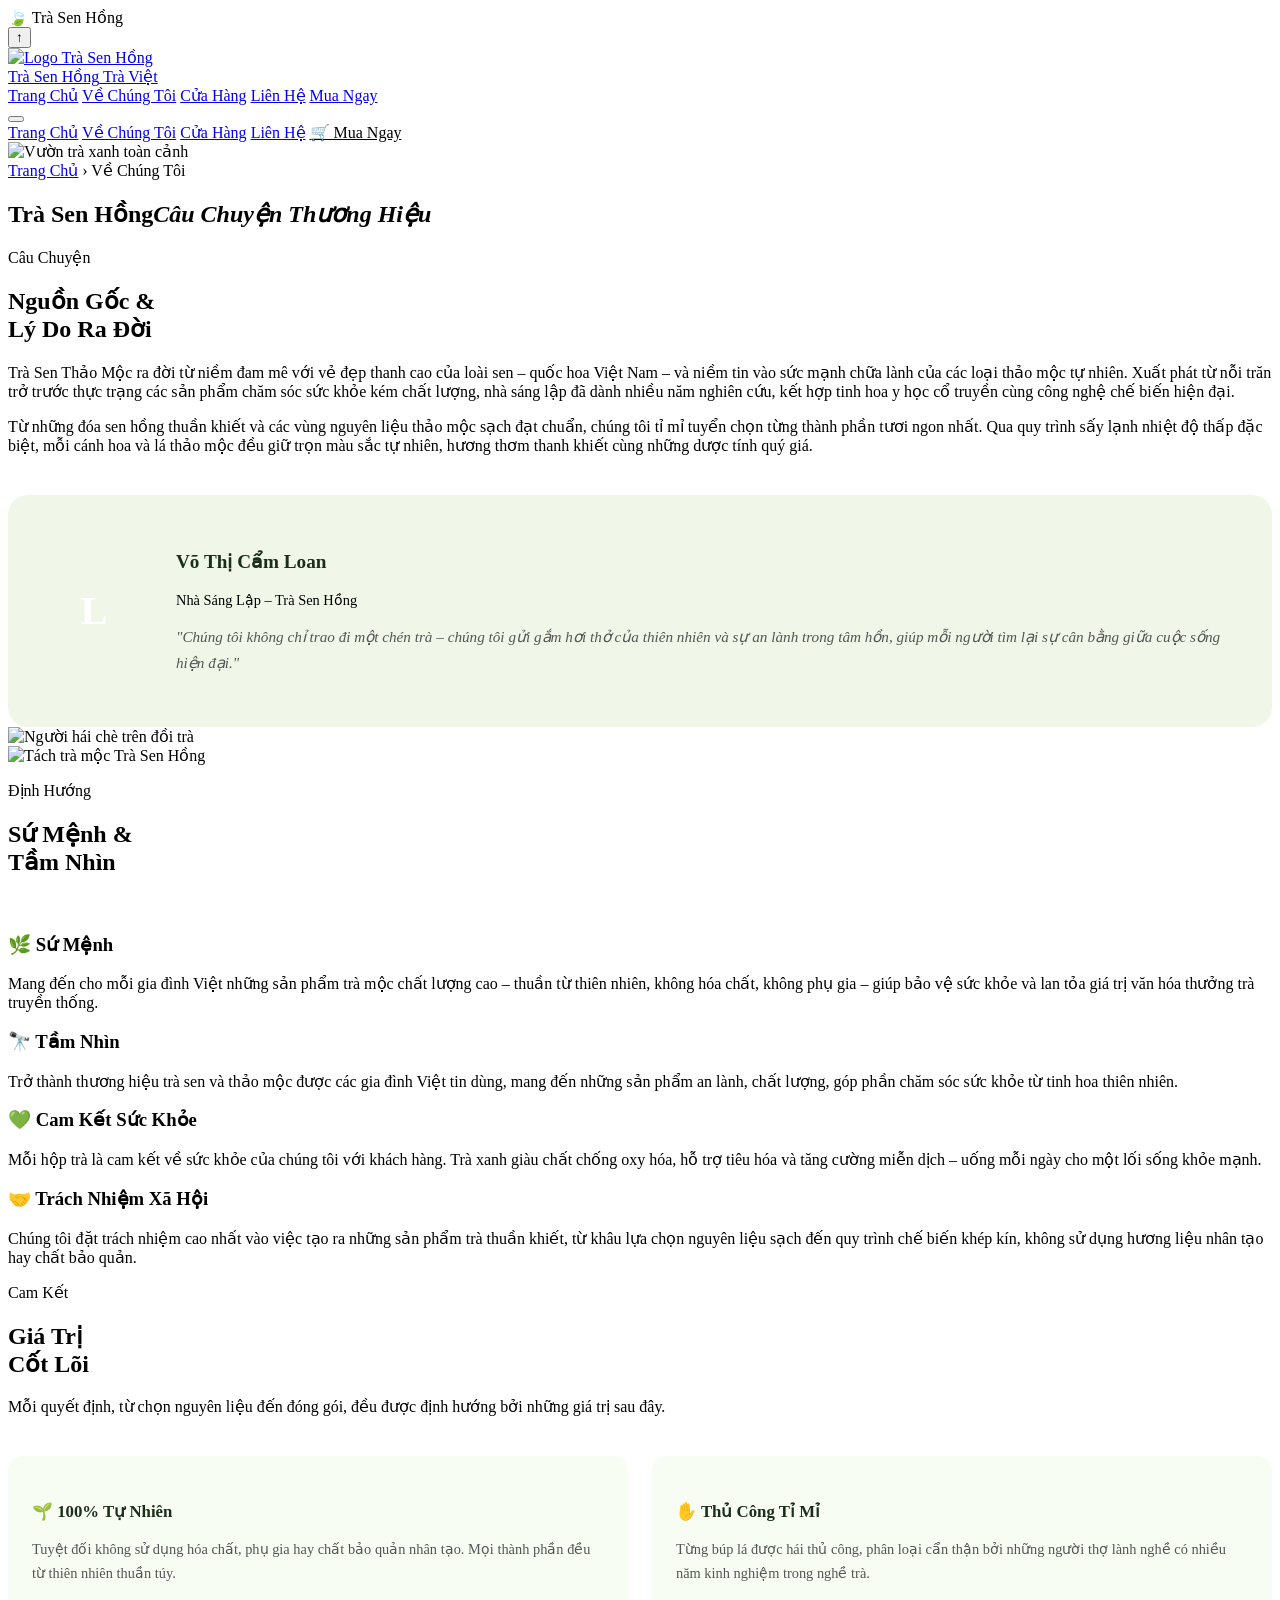
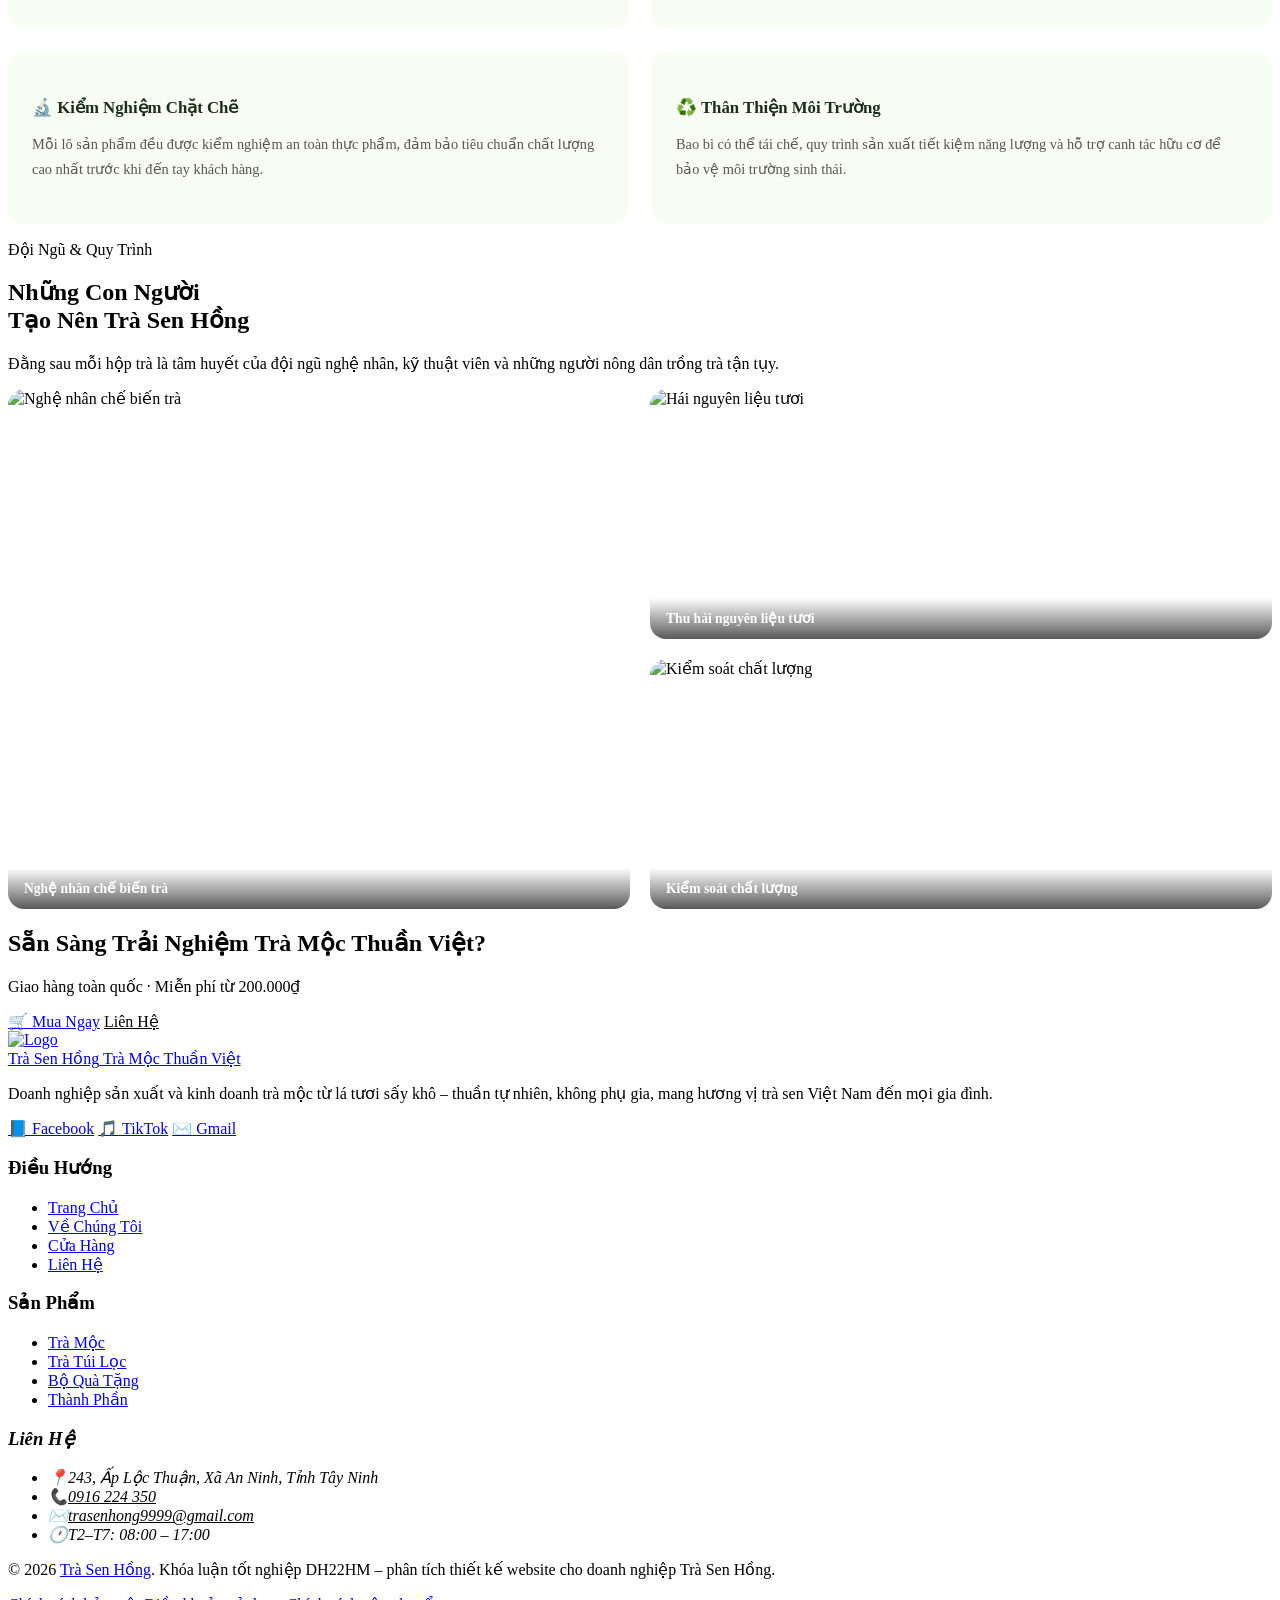
==== about.html @ f1694abc "first commit" ====
<!doctype html>
<html lang="vi">
  <head>
    <meta charset="UTF-8" />
    <meta name="viewport" content="width=device-width, initial-scale=1.0" />
    <title>Về Chúng Tôi – Trà Sen Hồng</title>
    <meta
      name="description"
      content="Tìm hiểu câu chuyện thương hiệu Trà Sen Hồng – sứ mệnh, tầm nhìn và giá trị cốt lõi."
    />
    <link rel="canonical" href="https://trasenhong.vn/about.html" />
    <link rel="icon" type="image/png" href="./assets/icon/lono_notext.png" />
    <link rel="preconnect" href="https://fonts.googleapis.com" />
    <link rel="preconnect" href="https://fonts.gstatic.com" crossorigin />
    <link rel="stylesheet" href="css/main.css" />
    <link rel="stylesheet" href="css/about.css" />
    <style>
      /* ── Team grid cải thiện ── */
      .team__gallery {
        display: grid;
        grid-template-columns: 1fr 1fr;
        grid-template-rows: auto auto;
        gap: 20px;
      }
      .team__photo {
        position: relative;
        border-radius: 16px;
        overflow: hidden;
      }
      .team__photo img {
        width: 100%;
        height: 100%;
        object-fit: cover;
        display: block;
        transition: transform 0.4s;
      }
      .team__photo:hover img {
        transform: scale(1.04);
      }
      .team__photo--large {
        grid-row: 1 / 3;
      }
      .team__photo--large img {
        height: 520px;
      }
      .team__photo--sm img {
        height: 240px;
      }
      .team__photo-caption {
        position: absolute;
        bottom: 0;
        left: 0;
        right: 0;
        padding: 12px 16px;
        background: linear-gradient(transparent, rgba(0, 0, 0, 0.65));
        color: #fff;
        font-size: 0.85rem;
        font-weight: 600;
      }

      /* ── Values grid 2 col trên desktop ── */
      .values__grid {
        display: grid;
        grid-template-columns: repeat(2, 1fr);
        gap: 24px;
        margin-top: 40px;
      }
      @media (max-width: 640px) {
        .values__grid {
          grid-template-columns: 1fr;
        }
        .team__gallery {
          grid-template-columns: 1fr;
        }
        .team__photo--large {
          grid-row: auto;
        }
        .team__photo--large img {
          height: 260px;
        }
        .team__photo--sm img {
          height: 180px;
        }
      }

      .values__item {
        background: #f8fdf4;
        border-radius: 14px;
        padding: 28px 24px;
        border-left: 4px solid var(--clr-primary);
      }
      .values__item-title {
        font-size: 1.05rem;
        font-weight: 700;
        color: #1a2e1a;
        margin-bottom: 10px;
      }
      .values__item-desc {
        color: #555;
        line-height: 1.7;
        font-size: 0.9rem;
      }

      /* ── Founder card ── */
      .founder-card {
        background: #f0f7e8;
        border-radius: 20px;
        padding: 36px;
        display: flex;
        gap: 32px;
        align-items: center;
        margin-top: 40px;
      }
      .founder-card__avatar {
        width: 100px;
        height: 100px;
        border-radius: 50%;
        background: var(--clr-primary);
        color: #fff;
        font-size: 2.5rem;
        font-weight: 700;
        display: flex;
        align-items: center;
        justify-content: center;
        flex-shrink: 0;
      }
      .founder-card__name {
        font-size: 1.2rem;
        font-weight: 700;
        color: #1a2e1a;
      }
      .founder-card__title {
        color: var(--clr-primary);
        font-size: 0.9rem;
        margin-bottom: 10px;
      }
      .founder-card__quote {
        color: #555;
        font-style: italic;
        line-height: 1.7;
        font-size: 0.95rem;
      }
      @media (max-width: 640px) {
        .founder-card {
          flex-direction: column;
          text-align: center;
        }
      }
    </style>
  </head>
  <body>
    <div class="page-loader" aria-hidden="true">
      <div class="loader__logo">🍃 Trà Sen Hồng</div>
      <div class="loader__bar-wrap"><div class="loader__bar"></div></div>
    </div>
    <div class="scroll-progress" aria-hidden="true"></div>
    <button class="back-to-top" aria-label="Lên đầu trang">↑</button>

    <header class="navbar transparent" role="banner">
      <div class="container navbar__inner">
        <a
          href="index.html"
          class="navbar__logo"
          aria-label="Trà Sen Hồng – Trang chủ"
        >
          <img
            src="./assets/icon/logo.png"
            class="navbar__logo-img"
            alt="Logo Trà Sen Hồng"
          />
          <div class="navbar__logo-text">
            <span class="navbar__logo-name">Trà Sen Hồng</span>
            <span class="navbar__logo-tagline">Trà Việt</span>
          </div>
        </a>
        <nav class="navbar__menu" aria-label="Menu chính">
          <a href="index.html" class="navbar__link">Trang Chủ</a>
          <a href="about.html" class="navbar__link active">Về Chúng Tôi</a>
          <a href="shop.html" class="navbar__link">Cửa Hàng</a>
          <a href="contact.html" class="navbar__link">Liên Hệ</a>
          <a href="shop.html" class="navbar__link navbar__cta ripple-wrap"
            >Mua Ngay</a
          >
        </nav>
        <button
          class="navbar__hamburger"
          aria-label="Mở menu"
          aria-expanded="false"
          aria-controls="mobile-drawer-about"
        >
          <span class="hamburger-line"></span>
          <span class="hamburger-line"></span>
          <span class="hamburger-line"></span>
        </button>
      </div>
      <nav
        class="navbar__drawer"
        id="mobile-drawer-about"
        aria-label="Menu di động"
      >
        <a href="index.html" class="navbar__link">Trang Chủ</a>
        <a href="about.html" class="navbar__link">Về Chúng Tôi</a>
        <a href="shop.html" class="navbar__link">Cửa Hàng</a>
        <a href="contact.html" class="navbar__link">Liên Hệ</a>
        <a
          href="shop.html"
          class="navbar__link"
          style="color: var(--clr-primary)"
          >🛒 Mua Ngay</a
        >
      </nav>
    </header>

    <main id="main-content">
      <!-- HERO -->
      <section class="page-hero" aria-label="Banner trang Về Chúng Tôi">
        <div class="page-hero__bg">
          <img
            src="https://images.unsplash.com/photo-1558618666-fcd25c85cd64?w=1600&auto=format&fit=crop"
            alt="Vườn trà xanh toàn cảnh"
            loading="eager"
            width="1600"
            height="520"
          />
        </div>
        <div class="container">
          <div class="page-hero__content">
            <nav class="page-hero__breadcrumb" aria-label="Breadcrumb">
              <a href="index.html">Trang Chủ</a>
              <span aria-hidden="true">›</span>
              <span aria-current="page">Về Chúng Tôi</span>
            </nav>
            <h1 class="page-hero__title">
              Trà Sen Hồng<em>Câu Chuyện Thương Hiệu</em>
            </h1>
          </div>
        </div>
      </section>

      <!-- CÂU CHUYỆN -->
      <section
        class="brand-story section"
        id="story"
        aria-labelledby="story-heading"
      >
        <div class="container">
          <div class="brand-story__inner">
            <div class="brand-story__text" data-reveal="left">
              <p class="section-label">Câu Chuyện</p>
              <h2 class="section-heading" id="story-heading">
                Nguồn Gốc &amp;<br /><span>Lý Do Ra Đời</span>
              </h2>
              <p class="section-subtext">
                Trà Sen Thảo Mộc ra đời từ niềm đam mê với vẻ đẹp thanh cao của
                loài sen – quốc hoa Việt Nam – và niềm tin vào sức mạnh chữa
                lành của các loại thảo mộc tự nhiên. Xuất phát từ nỗi trăn trở
                trước thực trạng các sản phẩm chăm sóc sức khỏe kém chất lượng,
                nhà sáng lập đã dành nhiều năm nghiên cứu, kết hợp tinh hoa y
                học cổ truyền cùng công nghệ chế biến hiện đại.
              </p>
              <p class="section-subtext" style="margin-top: var(--space-sm)">
                Từ những đóa sen hồng thuần khiết và các vùng nguyên liệu thảo
                mộc sạch đạt chuẩn, chúng tôi tỉ mỉ tuyển chọn từng thành phần
                tươi ngon nhất. Qua quy trình sấy lạnh nhiệt độ thấp đặc biệt,
                mỗi cánh hoa và lá thảo mộc đều giữ trọn màu sắc tự nhiên, hương
                thơm thanh khiết cùng những dược tính quý giá.
              </p>

              <!-- Founder card -->
              <div class="founder-card">
                <div class="founder-card__avatar">L</div>
                <div>
                  <p class="founder-card__name">Võ Thị Cẩm Loan</p>
                  <p class="founder-card__title">Nhà Sáng Lập – Trà Sen Hồng</p>
                  <p class="founder-card__quote">
                    "Chúng tôi không chỉ trao đi một chén trà – chúng tôi gửi
                    gắm hơi thở của thiên nhiên và sự an lành trong tâm hồn,
                    giúp mỗi người tìm lại sự cân bằng giữa cuộc sống hiện đại."
                  </p>
                </div>
              </div>
            </div>

            <div class="brand-story__image-stack" data-reveal="right">
              <div
                class="brand-story__img-main parallax-img-wrap"
                data-parallax-speed="0.06"
              >
                <img
                  src="https://images.unsplash.com/photo-1576092768241-dec231879fc3?w=700&auto=format&fit=crop"
                  alt="Người hái chè trên đồi trà"
                  loading="lazy"
                  width="700"
                  height="900"
                />
              </div>
              <div class="brand-story__img-float">
                <img
                  src="https://images.unsplash.com/photo-1556679343-c7306c1976bc?w=400&auto=format&fit=crop"
                  alt="Tách trà mộc Trà Sen Hồng"
                  loading="lazy"
                  width="400"
                  height="300"
                />
              </div>
            </div>
          </div>
        </div>
      </section>

      <!-- SỨ MỆNH & TẦM NHÌN -->
      <section
        class="mission section"
        id="mission"
        aria-labelledby="mission-heading"
      >
        <div class="container">
          <div
            class="text-center"
            data-reveal
            style="margin-bottom: var(--space-xl)"
          >
            <p class="section-label" style="color: var(--clr-primary)">
              Định Hướng
            </p>
            <h2
              class="section-heading"
              id="mission-heading"
              style="color: var(--clr-white)"
            >
              Sứ Mệnh &amp;<br /><span>Tầm Nhìn</span>
            </h2>
            <p
              class="section-subtext"
              style="color: rgba(255, 255, 255, 0.6); margin-inline: auto"
            >
              Chúng tôi hướng đến việc xây dựng văn hóa thưởng trà lành mạnh,
              đưa hương vị trà thuần Việt đến mọi gia đình.
            </p>
          </div>
          <div class="mission__grid stagger-children">
            <div class="mission__card">
              <h3 class="mission__card-title">🌿 Sứ Mệnh</h3>
              <p class="mission__card-text">
                Mang đến cho mỗi gia đình Việt những sản phẩm trà mộc chất lượng
                cao – thuần từ thiên nhiên, không hóa chất, không phụ gia – giúp
                bảo vệ sức khỏe và lan tỏa giá trị văn hóa thưởng trà truyền
                thống.
              </p>
            </div>
            <div class="mission__card">
              <h3 class="mission__card-title">🔭 Tầm Nhìn</h3>
              <p class="mission__card-text">
                Trở thành thương hiệu trà sen và thảo mộc được các gia đình Việt
                tin dùng, mang đến những sản phẩm an lành, chất lượng, góp phần
                chăm sóc sức khỏe từ tinh hoa thiên nhiên.
              </p>
            </div>
            <div class="mission__card">
              <h3 class="mission__card-title">💚 Cam Kết Sức Khỏe</h3>
              <p class="mission__card-text">
                Mỗi hộp trà là cam kết về sức khỏe của chúng tôi với khách hàng.
                Trà xanh giàu chất chống oxy hóa, hỗ trợ tiêu hóa và tăng cường
                miễn dịch – uống mỗi ngày cho một lối sống khỏe mạnh.
              </p>
            </div>
            <div class="mission__card">
              <h3 class="mission__card-title">🤝 Trách Nhiệm Xã Hội</h3>
              <p class="mission__card-text">
                Chúng tôi đặt trách nhiệm cao nhất vào việc tạo ra những sản
                phẩm trà thuần khiết, từ khâu lựa chọn nguyên liệu sạch đến quy
                trình chế biến khép kín, không sử dụng hương liệu nhân tạo hay
                chất bảo quản.
              </p>
            </div>
          </div>
        </div>
      </section>

      <!-- GIÁ TRỊ CỐT LÕI -->
      <section
        class="values section"
        id="values"
        aria-labelledby="values-heading"
      >
        <div class="container">
          <div class="values__header text-center" data-reveal>
            <p class="section-label">Cam Kết</p>
            <h2 class="section-heading" id="values-heading">
              Giá Trị<br /><span>Cốt Lõi</span>
            </h2>
            <p class="section-subtext" style="margin-inline: auto">
              Mỗi quyết định, từ chọn nguyên liệu đến đóng gói, đều được định
              hướng bởi những giá trị sau đây.
            </p>
          </div>
          <div class="values__grid">
            <div class="values__item">
              <h3 class="values__item-title">🌱 100% Tự Nhiên</h3>
              <p class="values__item-desc">
                Tuyệt đối không sử dụng hóa chất, phụ gia hay chất bảo quản nhân
                tạo. Mọi thành phần đều từ thiên nhiên thuần túy.
              </p>
            </div>
            <div class="values__item">
              <h3 class="values__item-title">✋ Thủ Công Tỉ Mỉ</h3>
              <p class="values__item-desc">
                Từng búp lá được hái thủ công, phân loại cẩn thận bởi những
                người thợ lành nghề có nhiều năm kinh nghiệm trong nghề trà.
              </p>
            </div>
            <div class="values__item">
              <h3 class="values__item-title">🔬 Kiểm Nghiệm Chặt Chẽ</h3>
              <p class="values__item-desc">
                Mỗi lô sản phẩm đều được kiểm nghiệm an toàn thực phẩm, đảm bảo
                tiêu chuẩn chất lượng cao nhất trước khi đến tay khách hàng.
              </p>
            </div>
            <div class="values__item">
              <h3 class="values__item-title">♻️ Thân Thiện Môi Trường</h3>
              <p class="values__item-desc">
                Bao bì có thể tái chế, quy trình sản xuất tiết kiệm năng lượng
                và hỗ trợ canh tác hữu cơ để bảo vệ môi trường sinh thái.
              </p>
            </div>
          </div>
        </div>
      </section>

      <!-- ĐỘI NGŨ & QUY TRÌNH -->
      <section class="team section" id="team" aria-labelledby="team-heading">
        <div class="container">
          <div
            class="text-center"
            data-reveal
            style="margin-bottom: var(--space-lg)"
          >
            <p class="section-label">Đội Ngũ &amp; Quy Trình</p>
            <h2 class="section-heading" id="team-heading">
              Những Con Người<br /><span>Tạo Nên Trà Sen Hồng</span>
            </h2>
            <p class="section-subtext" style="margin-inline: auto">
              Đằng sau mỗi hộp trà là tâm huyết của đội ngũ nghệ nhân, kỹ thuật
              viên và những người nông dân trồng trà tận tụy.
            </p>
          </div>
          <div class="team__gallery">
            <div class="team__photo team__photo--large" data-reveal="left">
              <img
                src="https://images.unsplash.com/photo-1523920290228-4f321a939b4c?w=800&auto=format&fit=crop"
                alt="Nghệ nhân chế biến trà"
                loading="lazy"
              />
              <span class="team__photo-caption">Nghệ nhân chế biến trà</span>
            </div>
            <div class="team__photo team__photo--sm" data-reveal>
              <img
                src="https://images.unsplash.com/photo-1556679343-c7306c1976bc?w=600&auto=format&fit=crop"
                alt="Hái nguyên liệu tươi"
                loading="lazy"
              />
              <span class="team__photo-caption">Thu hái nguyên liệu tươi</span>
            </div>
            <div class="team__photo team__photo--sm" data-reveal>
              <img
                src="https://images.unsplash.com/photo-1564890369478-c89ca6d9cde9?w=600&auto=format&fit=crop"
                alt="Kiểm soát chất lượng"
                loading="lazy"
              />
              <span class="team__photo-caption">Kiểm soát chất lượng</span>
            </div>
          </div>
        </div>
      </section>

      <!-- CTA -->
      <section class="cta-banner" aria-labelledby="about-cta-heading">
        <div class="container">
          <div class="cta-banner__inner" data-reveal>
            <div>
              <h2 class="cta-banner__title" id="about-cta-heading">
                Sẵn Sàng Trải Nghiệm Trà Mộc Thuần Việt?
              </h2>
              <p class="cta-banner__desc">
                Giao hàng toàn quốc · Miễn phí từ 200.000₫
              </p>
            </div>
            <div class="cta-banner__actions">
              <a href="shop.html" class="btn btn-dark ripple-wrap"
                >🛒 Mua Ngay</a
              >
              <a
                href="contact.html"
                class="btn"
                style="
                  background: transparent;
                  border: 2px solid var(--clr-dark);
                  color: var(--clr-dark);
                "
                >Liên Hệ</a
              >
            </div>
          </div>
        </div>
      </section>
    </main>

    <!-- FOOTER CHUẨN -->
    <footer class="footer" role="contentinfo">
      <div class="container">
        <div class="footer__grid">
          <div class="footer__brand">
            <a href="index.html" class="navbar__logo">
              <img
                src="./assets/icon/lono_notext.png"
                class="navbar__logo-img"
                alt="Logo"
                aria-hidden="true"
              />
              <div class="navbar__logo-text">
                <span class="navbar__logo-name">Trà Sen Hồng</span>
                <span class="navbar__logo-tagline">Trà Mộc Thuần Việt</span>
              </div>
            </a>
            <p class="footer__tagline">
              Doanh nghiệp sản xuất và kinh doanh trà mộc từ lá tươi sấy khô –
              thuần tự nhiên, không phụ gia, mang hương vị trà sen Việt Nam đến
              mọi gia đình.
            </p>
            <div class="footer__socials">
              <a
                href="https://www.facebook.com/profile.php?id=100079732578251"
                class="footer__social-link"
                target="_blank"
                rel="noopener"
                ><span>📘</span> Facebook</a
              >
              <a
                href="https://www.tiktok.com/@trasenhongloan"
                class="footer__social-link"
                target="_blank"
                rel="noopener"
                ><span>🎵</span> TikTok</a
              >
              <a
                href="mailto:trasenhong9999@gmail.com"
                class="footer__social-link"
                ><span>✉️</span> Gmail</a
              >
            </div>
          </div>
          <nav aria-label="Liên kết trang">
            <h3 class="footer__col-title">Điều Hướng</h3>
            <ul class="footer__links">
              <li><a href="index.html" class="footer__link">Trang Chủ</a></li>
              <li>
                <a href="about.html" class="footer__link">Về Chúng Tôi</a>
              </li>
              <li><a href="shop.html" class="footer__link">Cửa Hàng</a></li>
              <li><a href="contact.html" class="footer__link">Liên Hệ</a></li>
            </ul>
          </nav>
          <nav aria-label="Danh mục sản phẩm">
            <h3 class="footer__col-title">Sản Phẩm</h3>
            <ul class="footer__links">
              <li>
                <a href="shop.html?cat=tra-moc" class="footer__link">Trà Mộc</a>
              </li>
              <li>
                <a href="shop.html?cat=tra-tui-loc" class="footer__link"
                  >Trà Túi Lọc</a
                >
              </li>
              <li>
                <a href="shop.html?cat=qua-tang" class="footer__link"
                  >Bộ Quà Tặng</a
                >
              </li>
              <li>
                <a href="shop.html?cat=thanh-phan" class="footer__link"
                  >Thành Phần</a
                >
              </li>
            </ul>
          </nav>
          <address>
            <h3 class="footer__col-title">Liên Hệ</h3>
            <ul class="footer__contact-items">
              <li class="footer__contact-item">
                <span class="footer__contact-icon">📍</span
                ><span>243, Ấp Lộc Thuận, Xã An Ninh, Tỉnh Tây Ninh</span>
              </li>
              <li class="footer__contact-item">
                <span class="footer__contact-icon">📞</span
                ><a href="tel:+840916224350" style="color: inherit"
                  >0916 224 350</a
                >
              </li>
              <li class="footer__contact-item">
                <span class="footer__contact-icon">✉️</span
                ><a
                  href="mailto:trasenhong9999@gmail.com"
                  style="color: inherit"
                  >trasenhong9999@gmail.com</a
                >
              </li>
              <li class="footer__contact-item">
                <span class="footer__contact-icon">🕐</span
                ><span>T2–T7: 08:00 – 17:00</span>
              </li>
            </ul>
          </address>
        </div>
        <div class="footer__bottom">
          <p class="footer__copy">
            © 2026 <a href="index.html">Trà Sen Hồng</a>. Khóa luận tốt nghiệp
            DH22HM – phân tích thiết kế website cho doanh nghiệp Trà Sen Hồng.
          </p>
          <nav class="footer__legal" aria-label="Pháp lý">
            <a href="#">Chính sách bảo mật</a>
            <a href="#">Điều khoản sử dụng</a>
            <a href="#">Chính sách vận chuyển</a>
          </nav>
        </div>
      </div>
    </footer>

    <script src="js/main.js"></script>
    <script src="js/navbar.js"></script>
  </body>
</html>
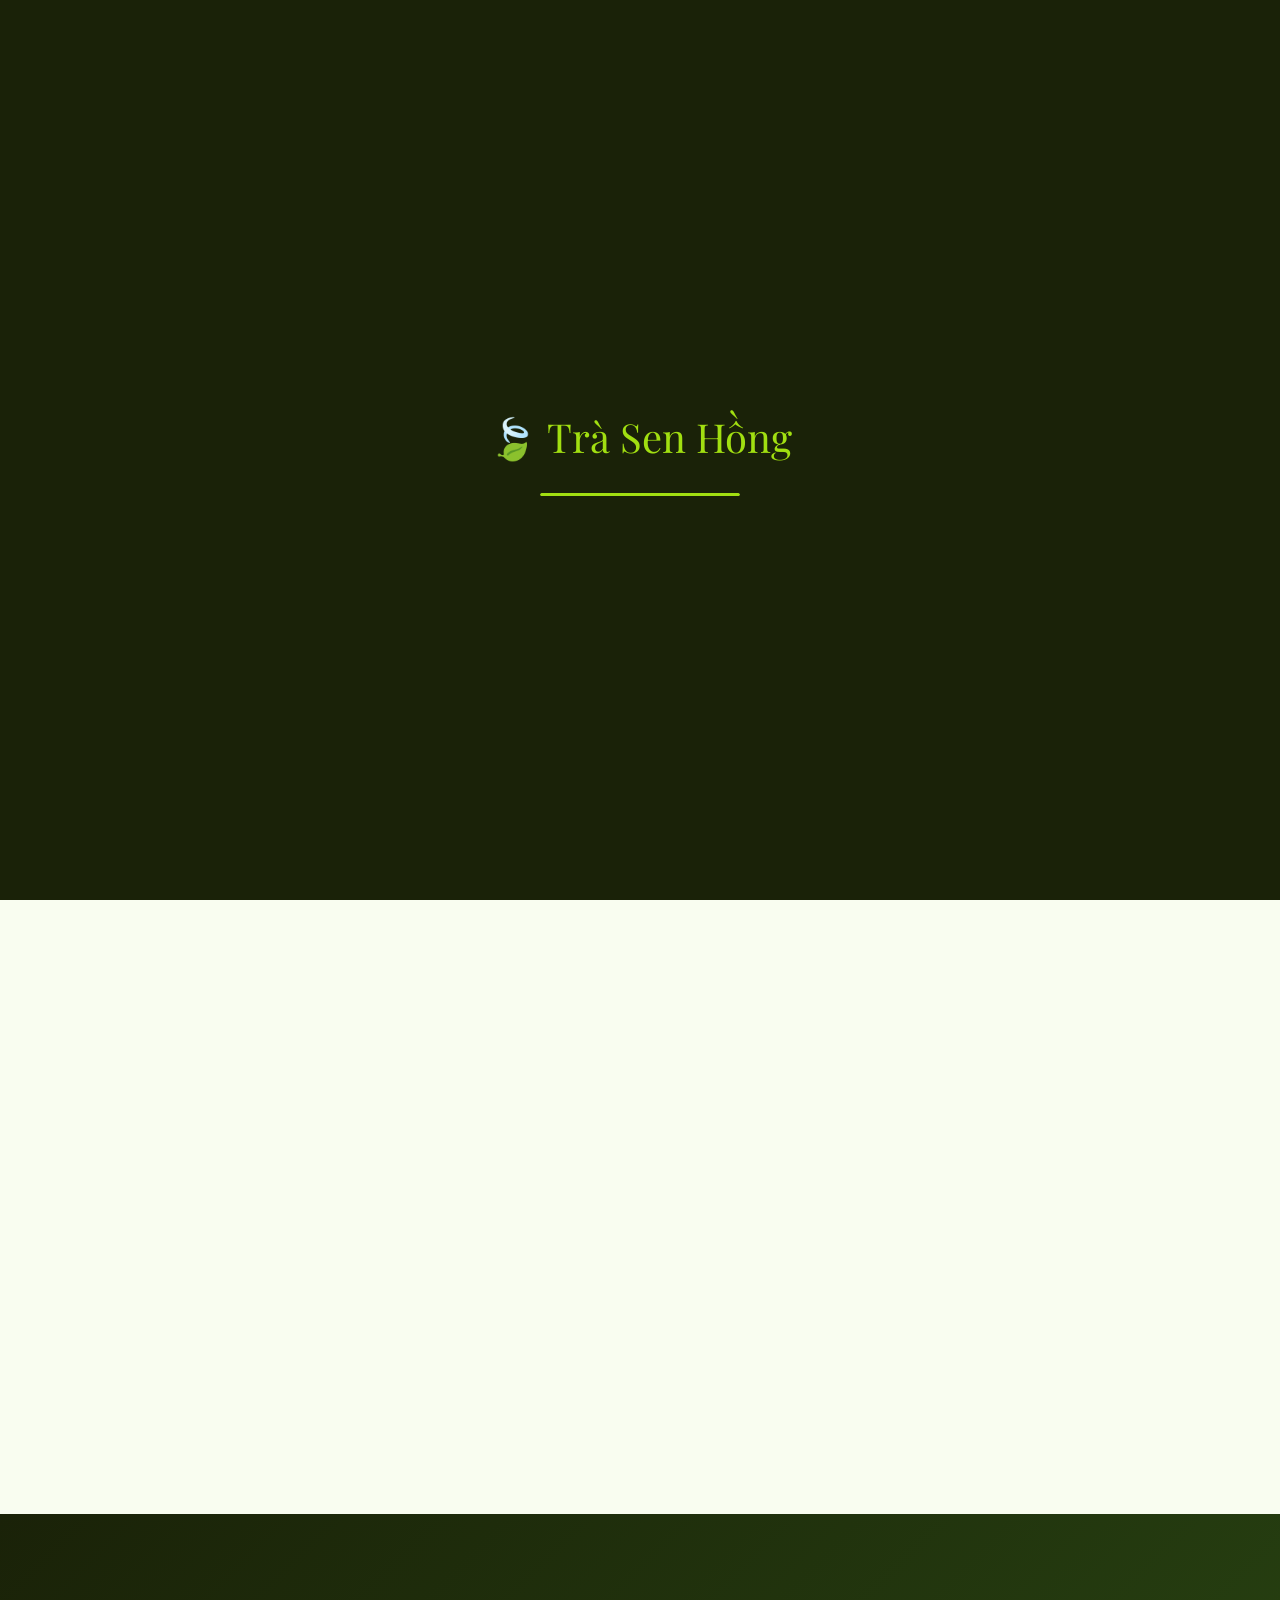
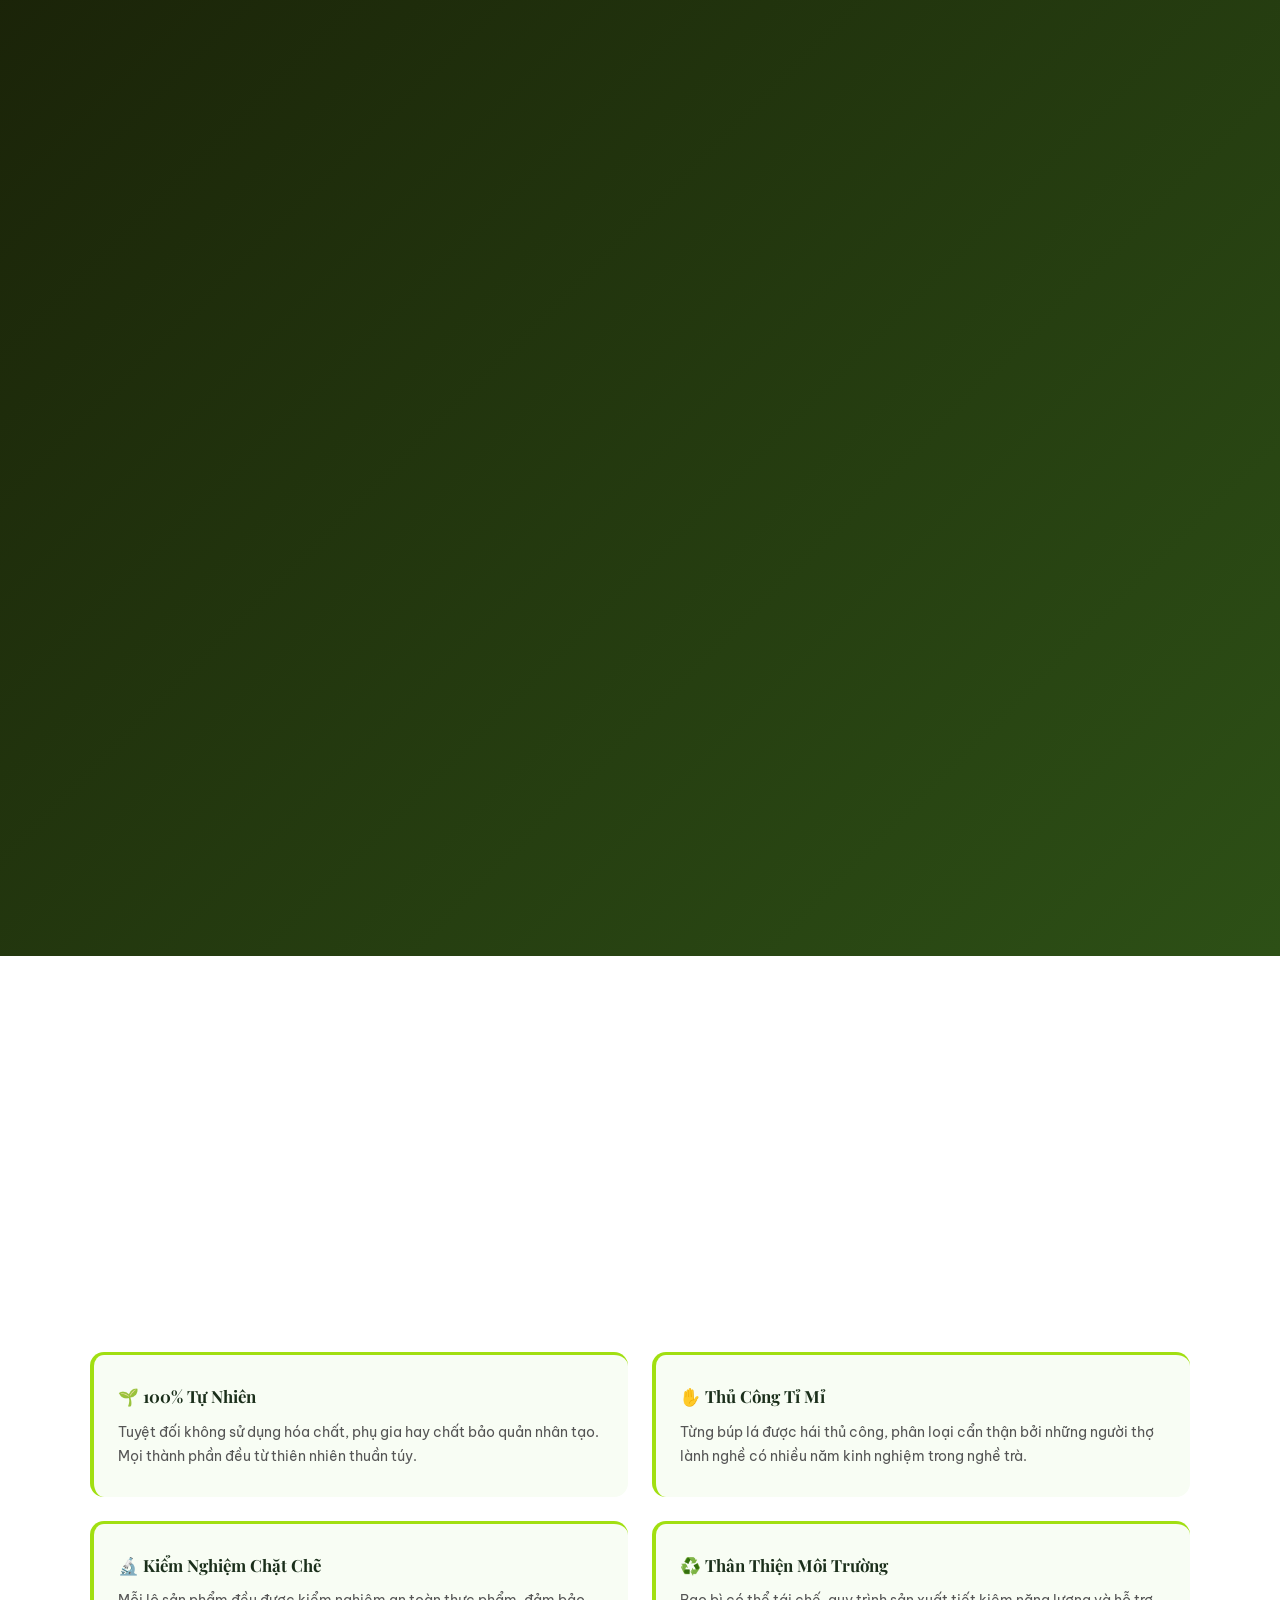
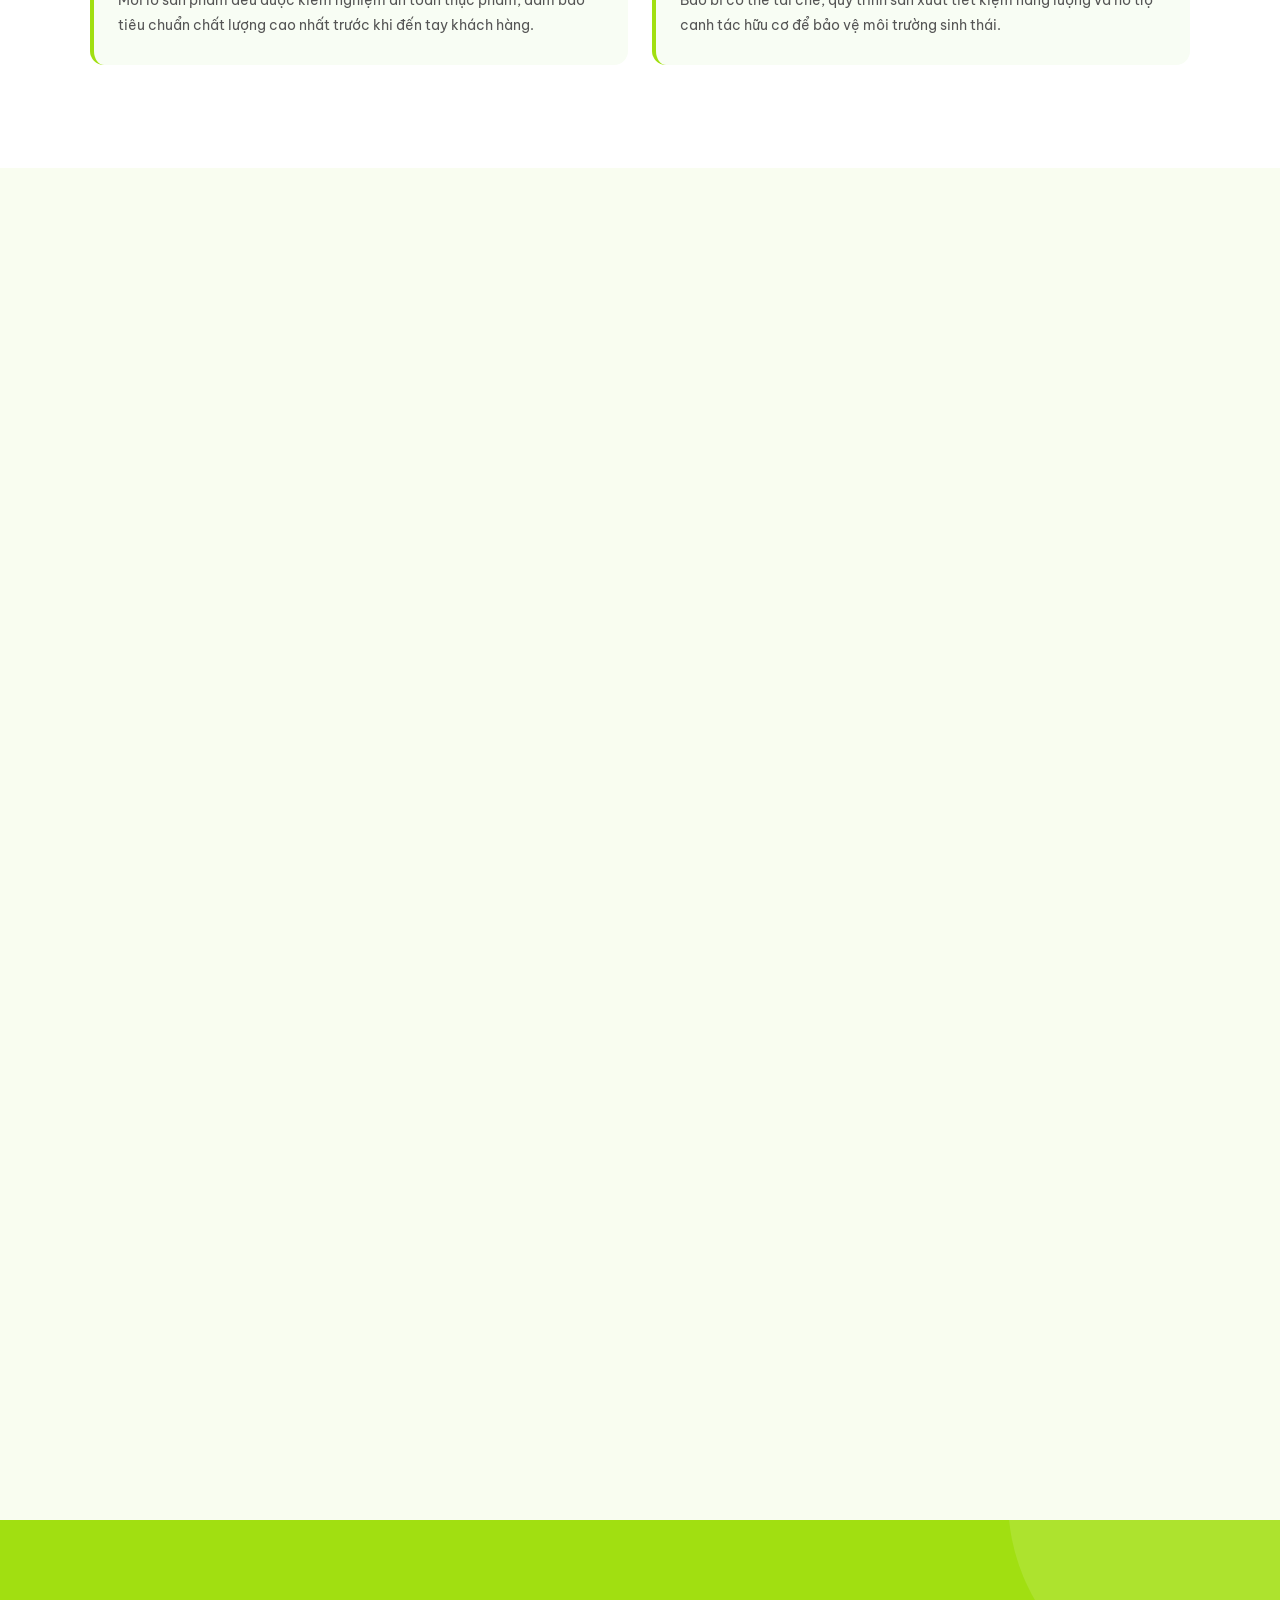
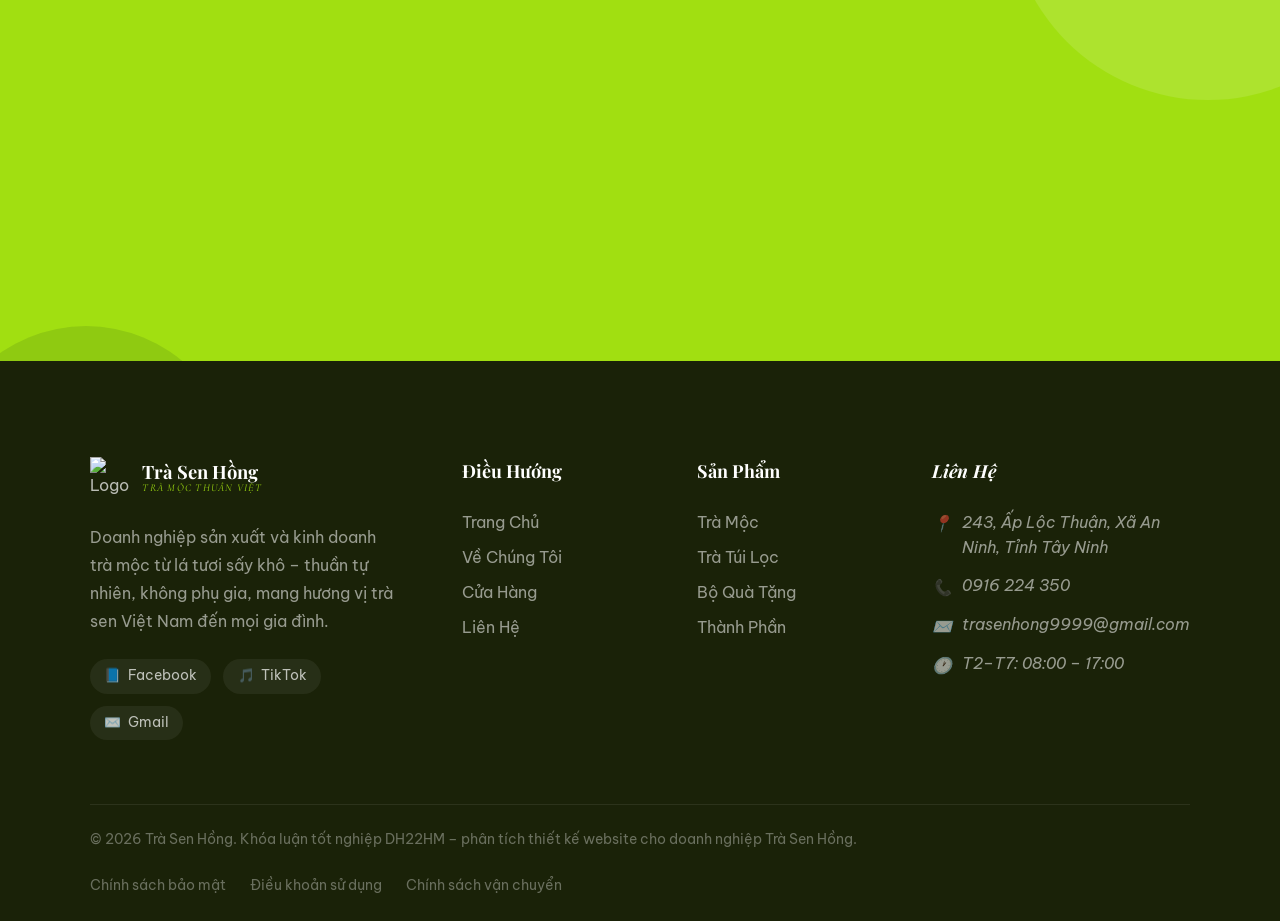
==== commit fddbf292: "update url_tocss" ====
--- a/about.html
+++ b/about.html
@@ -12,8 +12,8 @@
     <link rel="icon" type="image/png" href="./assets/icon/lono_notext.png" />
     <link rel="preconnect" href="https://fonts.googleapis.com" />
     <link rel="preconnect" href="https://fonts.gstatic.com" crossorigin />
-    <link rel="stylesheet" href="css/main.css" />
-    <link rel="stylesheet" href="css/about.css" />
+    <link rel="stylesheet" href="assets/css/main.css" />
+    <link rel="stylesheet" href="assets/css/about.css" />
     <style>
       /* ── Team grid cải thiện ── */
       .team__gallery {
--- a/assets/css/main.css
+++ b/assets/css/main.css
@@ -0,0 +1,1249 @@
+@import url('https://fonts.googleapis.com/css2?family=Playfair+Display:ital,wght@0,600;0,700;1,600&family=Be+Vietnam+Pro:wght@400;500;600;700&family=Cormorant+Garamond:ital,wght@1,500;1,600&display=swap');
+
+/* ─── DESIGN TOKENS ──────────────────────────────────────────── */
+:root {
+  --clr-primary:       #a1df11;
+  --clr-primary-dark:  #7ab80d;
+  --clr-primary-light: #c8f04a;
+  --clr-primary-muted: #e8f9be;
+  --clr-accent:        #2d5016;
+  --clr-accent-mid:    #4a7c1f;
+  --clr-earth:         #8b6914;
+  --clr-earth-light:   #d4a843;
+  --clr-earth-pale:    #fdf6e3;
+  --clr-dark:          #1a2208;
+  --clr-dark-mid:      #2c3d10;
+  --clr-text-dark:     #1e2d09;
+  --clr-text-body:     #3d4a1e;
+  --clr-text-muted:    #6b7a45;
+  --clr-white:         #ffffff;
+  --clr-off-white:     #f9fdf0;
+
+  --font-display: 'Playfair Display', Georgia, serif;
+  --font-body:    'Be Vietnam Pro', sans-serif;
+  --font-accent:  'Cormorant Garamond', Georgia, serif;
+
+  --fs-xs:   clamp(0.75rem,  1.5vw, 0.85rem);
+  --fs-sm:   clamp(0.875rem, 1.8vw, 1rem);
+  --fs-base: clamp(1rem,     2vw,   1.125rem);
+  --fs-md:   clamp(1.125rem, 2.5vw, 1.35rem);
+  --fs-lg:   clamp(1.35rem,  3vw,   1.75rem);
+  --fs-xl:   clamp(1.75rem,  4vw,   2.5rem);
+  --fs-2xl:  clamp(2.2rem,   5vw,   3.5rem);
+  --fs-3xl:  clamp(2.8rem,   6vw,   5rem);
+
+  --space-xs:  0.5rem;
+  --space-sm:  1rem;
+  --space-md:  1.5rem;
+  --space-lg:  2.5rem;
+  --space-xl:  4rem;
+  --space-2xl: 6rem;
+  --space-3xl: 9rem;
+
+  --radius-sm:   6px;
+  --radius-md:   12px;
+  --radius-lg:   20px;
+  --radius-xl:   40px;
+  --radius-pill: 999px;
+
+  --shadow-sm:  0 2px 8px rgba(45,80,22,.12);
+  --shadow-md:  0 6px 24px rgba(45,80,22,.18);
+  --shadow-lg:  0 16px 48px rgba(45,80,22,.22);
+  --shadow-glow: 0 0 30px rgba(161,223,17,.35);
+
+  --ease-out:    cubic-bezier(0.25, 0.46, 0.45, 0.94);
+  --ease-spring: cubic-bezier(0.34, 1.56, 0.64, 1);
+  --dur-fast:  0.2s;
+  --dur-mid:   0.4s;
+  --dur-slow:  0.7s;
+
+  --container-max: 1280px;
+  --nav-height:    80px;
+  --section-pad:   clamp(3rem, 8vw, 7rem);
+}
+
+/* ─── RESET & BASE ───────────────────────────────────────────── */
+*, *::before, *::after { box-sizing: border-box; margin: 0; padding: 0; }
+html { scroll-behavior: smooth; font-size: 16px; }
+body {
+  font-family: var(--font-body);
+  color: var(--clr-text-body);
+  background: var(--clr-white);
+  line-height: 1.6;
+  overflow-x: hidden;
+}
+img, video { display: block; max-width: 100%; }
+a { text-decoration: none; color: inherit; }
+button { cursor: pointer; border: none; background: none; font: inherit; }
+ul { list-style: none; }
+input, textarea, select { font: inherit; }
+
+.container {
+  width: 100%;
+  max-width: var(--container-max);
+  margin-inline: auto;
+  padding-inline: clamp(1rem, 4vw, 2.5rem);
+}
+
+.section { padding-block: var(--section-pad); }
+.text-center { text-align: center; }
+
+.section-label {
+  display: inline-flex;
+  align-items: center;
+  gap: 0.6rem;
+  font-size: var(--fs-xs);
+  font-weight: 700;
+  letter-spacing: 0.18em;
+  text-transform: uppercase;
+  color: var(--clr-accent);
+  margin-bottom: var(--space-sm);
+}
+.section-label::before, .section-label::after {
+  content: '';
+  display: block;
+  width: 28px;
+  height: 1.5px;
+  background: currentColor;
+  opacity: 0.5;
+}
+
+.section-heading {
+  font-family: var(--font-display);
+  font-size: var(--fs-2xl);
+  font-weight: 700;
+  color: var(--clr-text-dark);
+  line-height: 1.15;
+  margin-bottom: var(--space-sm);
+}
+.section-heading span { color: var(--clr-accent); }
+.section-subtext {
+  font-size: var(--fs-base);
+  color: var(--clr-text-muted);
+  max-width: 60ch;
+  line-height: 1.8;
+}
+
+/* ─── BUTTONS ────────────────────────────────────────────────── */
+.btn {
+  display: inline-flex;
+  align-items: center;
+  gap: 0.5rem;
+  padding: 0.85rem 1.75rem;
+  font-size: var(--fs-sm);
+  font-weight: 700;
+  border-radius: var(--radius-pill);
+  transition: all var(--dur-fast) var(--ease-spring);
+  position: relative;
+  overflow: hidden;
+  white-space: nowrap;
+}
+.btn-primary {
+  background: var(--clr-primary);
+  color: var(--clr-dark);
+}
+.btn-primary:hover {
+  background: var(--clr-primary-light);
+  transform: translateY(-2px);
+  box-shadow: 0 6px 20px rgba(161,223,17,.4);
+}
+.btn-outline {
+  background: transparent;
+  border: 2px solid rgba(255,255,255,.5);
+  color: var(--clr-white);
+}
+.btn-outline:hover {
+  border-color: var(--clr-primary);
+  color: var(--clr-primary);
+  transform: translateY(-2px);
+}
+.btn-dark {
+  background: var(--clr-dark);
+  color: var(--clr-white);
+}
+.btn-dark:hover {
+  background: var(--clr-dark-mid);
+  transform: translateY(-2px);
+  box-shadow: var(--shadow-md);
+}
+
+/* Ripple */
+.ripple-wrap { overflow: hidden; }
+.ripple {
+  position: absolute;
+  border-radius: 50%;
+  background: rgba(255,255,255,.3);
+  transform: scale(0);
+  animation: rippleAnim .6s linear;
+  pointer-events: none;
+}
+@keyframes rippleAnim {
+  to { transform: scale(4); opacity: 0; }
+}
+
+/* ─── PAGE LOADER ────────────────────────────────────────────── */
+.page-loader {
+  position: fixed;
+  inset: 0;
+  background: var(--clr-dark);
+  z-index: 9999;
+  display: flex;
+  flex-direction: column;
+  align-items: center;
+  justify-content: center;
+  gap: var(--space-md);
+  transition: opacity var(--dur-mid) var(--ease-out), visibility var(--dur-mid);
+}
+.page-loader.hidden { opacity: 0; visibility: hidden; pointer-events: none; }
+.loader__logo {
+  font-family: var(--font-display);
+  font-size: var(--fs-xl);
+  color: var(--clr-primary);
+}
+.loader__bar-wrap {
+  width: 200px;
+  height: 3px;
+  background: rgba(255,255,255,.1);
+  border-radius: 2px;
+  overflow: hidden;
+}
+.loader__bar {
+  height: 100%;
+  background: var(--clr-primary);
+  border-radius: 2px;
+  animation: loaderBar 0.8s var(--ease-out) forwards;
+}
+@keyframes loaderBar {
+  from { width: 0; }
+  to   { width: 100%; }
+}
+
+/* ─── SCROLL PROGRESS ────────────────────────────────────────── */
+.scroll-progress {
+  position: fixed;
+  top: 0;
+  left: 0;
+  height: 3px;
+  background: var(--clr-primary);
+  z-index: 2000;
+  transition: width .1s linear;
+}
+
+/* ─── BACK TO TOP ────────────────────────────────────────────── */
+.back-to-top {
+  position: fixed;
+  bottom: 2rem;
+  right: 2rem;
+  width: 46px;
+  height: 46px;
+  border-radius: 50%;
+  background: var(--clr-primary);
+  color: var(--clr-dark);
+  font-size: 1.1rem;
+  font-weight: 700;
+  z-index: 100;
+  opacity: 0;
+  transform: translateY(16px);
+  transition: all var(--dur-mid) var(--ease-spring);
+  box-shadow: var(--shadow-md);
+  display: flex;
+  align-items: center;
+  justify-content: center;
+}
+.back-to-top.visible { opacity: 1; transform: translateY(0); }
+.back-to-top:hover { background: var(--clr-primary-light); transform: translateY(-3px); }
+
+/* ─── REVEAL ANIMATIONS ──────────────────────────────────────── */
+[data-reveal] {
+  opacity: 0;
+  transform: translateY(32px);
+  transition: opacity .8s var(--ease-out), transform .8s var(--ease-out);
+}
+[data-reveal="left"]  { transform: translateX(-32px); }
+[data-reveal="right"] { transform: translateX(32px); }
+[data-reveal].revealed, [data-reveal="left"].revealed, [data-reveal="right"].revealed {
+  opacity: 1;
+  transform: none;
+}
+
+.stagger-children > * {
+  opacity: 0;
+  transform: translateY(24px);
+  transition: opacity .6s var(--ease-out), transform .6s var(--ease-out);
+}
+.stagger-children.revealed > *:nth-child(1) { transition-delay: 0s; }
+.stagger-children.revealed > *:nth-child(2) { transition-delay: .1s; }
+.stagger-children.revealed > *:nth-child(3) { transition-delay: .2s; }
+.stagger-children.revealed > *:nth-child(4) { transition-delay: .3s; }
+.stagger-children.revealed > *:nth-child(5) { transition-delay: .4s; }
+.stagger-children.revealed > * { opacity: 1; transform: none; }
+
+/* Leaf particle */
+.leaf-particle {
+  position: absolute;
+  top: -2rem;
+  pointer-events: none;
+  animation: leafFall linear forwards;
+  z-index: 1;
+  user-select: none;
+}
+@keyframes leafFall {
+  0%   { transform: translateY(0) rotate(0deg); opacity: .9; }
+  100% { transform: translateY(110vh) rotate(360deg); opacity: 0; }
+}
+
+/* Float animation */
+.float-anim { animation: floatUpDown 4s ease-in-out infinite; }
+@keyframes floatUpDown {
+  0%, 100% { transform: translateY(0); }
+  50%       { transform: translateY(-10px); }
+}
+
+/* ─── NAVBAR ─────────────────────────────────────────────────── */
+.navbar {
+  position: fixed;
+  top: 0; left: 0; right: 0;
+  z-index: 1000;
+  height: var(--nav-height);
+  transition: background var(--dur-mid) var(--ease-out), box-shadow var(--dur-mid) var(--ease-out);
+}
+.navbar.transparent { background: transparent; }
+.navbar.scrolled {
+  background: rgba(26,34,8,.92);
+  backdrop-filter: blur(16px);
+  -webkit-backdrop-filter: blur(16px);
+  box-shadow: 0 2px 24px rgba(0,0,0,.3);
+}
+.navbar__inner {
+  display: flex;
+  align-items: center;
+  justify-content: space-between;
+  height: 100%;
+}
+.navbar__logo {
+  display: flex;
+  align-items: center;
+  gap: 0.65rem;
+  z-index: 10;
+}
+.navbar__logo-img { width: 42px; height: 42px; object-fit: contain; }
+.navbar__logo-text { display: flex; flex-direction: column; line-height: 1.1; }
+.navbar__logo-name {
+  font-family: var(--font-display);
+  font-size: 1.15rem;
+  font-weight: 700;
+  color: var(--clr-white);
+}
+.navbar__logo-tagline {
+  font-family: var(--font-accent);
+  font-size: 0.65rem;
+  color: var(--clr-primary);
+  letter-spacing: .12em;
+  text-transform: uppercase;
+  font-style: italic;
+}
+.navbar__menu {
+  display: flex;
+  align-items: center;
+  gap: 0.25rem;
+}
+.navbar__link {
+  position: relative;
+  padding: 0.5rem 1rem;
+  font-size: var(--fs-sm);
+  font-weight: 500;
+  color: rgba(255,255,255,.88);
+  border-radius: var(--radius-sm);
+  transition: color var(--dur-fast) var(--ease-out);
+}
+.navbar__link::after {
+  content: '';
+  position: absolute;
+  bottom: 4px;
+  left: 50%;
+  transform: translateX(-50%) scaleX(0);
+  width: calc(100% - 2rem);
+  height: 2px;
+  background: var(--clr-primary);
+  border-radius: 2px;
+  transition: transform var(--dur-fast) var(--ease-spring);
+}
+.navbar__link:hover,
+.navbar__link.active { color: var(--clr-primary); }
+.navbar__link:hover::after,
+.navbar__link.active::after { transform: translateX(-50%) scaleX(1); }
+
+.navbar__cta {
+  margin-left: var(--space-sm);
+  padding: 0.55rem 1.35rem;
+  background: var(--clr-primary);
+  color: var(--clr-dark) !important;
+  font-weight: 700;
+  border-radius: var(--radius-pill);
+  font-size: var(--fs-sm);
+  transition: all var(--dur-fast) var(--ease-spring) !important;
+}
+.navbar__cta:hover {
+  background: var(--clr-primary-light) !important;
+  transform: translateY(-1px);
+  box-shadow: 0 4px 16px rgba(161,223,17,.4);
+}
+.navbar__cta::after { display: none !important; }
+
+.navbar__hamburger {
+  display: none;
+  flex-direction: column;
+  justify-content: center;
+  gap: 5px;
+  width: 40px;
+  height: 40px;
+  padding: 4px;
+  z-index: 10;
+  border-radius: var(--radius-sm);
+}
+.navbar__hamburger:hover { background: rgba(255,255,255,.1); }
+.hamburger-line {
+  display: block;
+  width: 100%;
+  height: 2.5px;
+  background: var(--clr-white);
+  border-radius: 2px;
+  transition: transform var(--dur-mid) var(--ease-spring), opacity var(--dur-fast), width var(--dur-mid) var(--ease-spring);
+  transform-origin: center;
+}
+.navbar__hamburger.open .hamburger-line:nth-child(1) { transform: translateY(7.5px) rotate(45deg); }
+.navbar__hamburger.open .hamburger-line:nth-child(2) { opacity: 0; width: 0; }
+.navbar__hamburger.open .hamburger-line:nth-child(3) { transform: translateY(-7.5px) rotate(-45deg); }
+
+.navbar__drawer {
+  display: none;
+  position: fixed;
+  inset: 0;
+  z-index: 999;
+  background: rgba(26,34,8,.97);
+  backdrop-filter: blur(20px);
+  flex-direction: column;
+  align-items: center;
+  justify-content: center;
+  gap: var(--space-sm);
+  opacity: 0;
+  pointer-events: none;
+  transition: opacity var(--dur-mid) var(--ease-out);
+}
+.navbar__drawer.open { opacity: 1; pointer-events: all; }
+.navbar__drawer .navbar__link {
+  font-size: var(--fs-xl);
+  font-family: var(--font-display);
+  padding: var(--space-sm) var(--space-lg);
+  color: rgba(255,255,255,.9);
+  transform: translateY(20px);
+  opacity: 0;
+  transition: transform var(--dur-mid) var(--ease-spring), opacity var(--dur-mid) var(--ease-out), color var(--dur-fast);
+}
+.navbar__drawer.open .navbar__link { transform: translateY(0); opacity: 1; }
+.navbar__drawer .navbar__link:nth-child(1) { transition-delay: .05s; }
+.navbar__drawer .navbar__link:nth-child(2) { transition-delay: .10s; }
+.navbar__drawer .navbar__link:nth-child(3) { transition-delay: .15s; }
+.navbar__drawer .navbar__link:nth-child(4) { transition-delay: .20s; }
+.navbar__drawer .navbar__link:nth-child(5) { transition-delay: .25s; }
+
+/* ─── HERO ───────────────────────────────────────────────────── */
+.hero {
+  position: relative;
+  height: 100svh;
+  min-height: 600px;
+  display: flex;
+  align-items: center;
+  overflow: hidden;
+}
+.hero__video-wrap { position: absolute; inset: 0; z-index: 0; }
+.hero__video {
+  width: 100%;
+  height: 100%;
+  object-fit: cover;
+  transform: scale(1.05);
+  animation: heroVideoZoom 18s ease-out forwards;
+}
+.hero__overlay {
+  position: absolute;
+  inset: 0;
+  z-index: 1;
+  background: linear-gradient(to bottom, rgba(26,34,8,.35) 0%, rgba(26,34,8,.55) 50%, rgba(26,34,8,.80) 100%);
+}
+.hero__overlay::after {
+  content: '';
+  position: absolute;
+  inset: 0;
+  background-image: url("data:image/svg+xml,%3Csvg width='60' height='60' viewBox='0 0 60 60' xmlns='http://www.w3.org/2000/svg'%3E%3Cg fill='%23a1df11' fill-opacity='0.04'%3E%3Ccircle cx='30' cy='30' r='1'/%3E%3C/g%3E%3C/svg%3E");
+  pointer-events: none;
+}
+.hero__content { position: relative; z-index: 2; max-width: 800px; }
+.hero__eyebrow {
+  display: inline-flex;
+  align-items: center;
+  gap: 0.75rem;
+  font-size: var(--fs-xs);
+  font-weight: 600;
+  letter-spacing: .2em;
+  text-transform: uppercase;
+  color: var(--clr-primary);
+  margin-bottom: var(--space-md);
+  opacity: 0;
+  animation: fadeSlideUp .8s var(--ease-out) .3s forwards;
+}
+.hero__eyebrow-line {
+  display: block;
+  width: 40px;
+  height: 1.5px;
+  background: var(--clr-primary);
+  border-radius: 2px;
+}
+.hero__title {
+  font-family: var(--font-display);
+  font-size: var(--fs-3xl);
+  font-weight: 700;
+  color: var(--clr-white);
+  line-height: 1.1;
+  margin-bottom: var(--space-md);
+  opacity: 0;
+  animation: fadeSlideUp .9s var(--ease-out) .5s forwards;
+}
+.hero__title em { font-style: italic; color: var(--clr-primary); display: block; }
+.hero__desc {
+  font-size: var(--fs-md);
+  color: rgba(255,255,255,.82);
+  max-width: 52ch;
+  line-height: 1.8;
+  margin-bottom: var(--space-lg);
+  opacity: 0;
+  animation: fadeSlideUp .9s var(--ease-out) .7s forwards;
+}
+.hero__actions {
+  display: flex;
+  align-items: center;
+  gap: var(--space-sm);
+  flex-wrap: wrap;
+  opacity: 0;
+  animation: fadeSlideUp .9s var(--ease-out) .9s forwards;
+}
+.hero__scroll-cue {
+  position: absolute;
+  bottom: 2.5rem;
+  left: 50%;
+  transform: translateX(-50%);
+  z-index: 2;
+  display: flex;
+  flex-direction: column;
+  align-items: center;
+  gap: 0.5rem;
+  color: rgba(255,255,255,.6);
+  font-size: var(--fs-xs);
+  letter-spacing: .1em;
+  text-transform: uppercase;
+  animation: fadeSlideUp 1s var(--ease-out) 1.2s both;
+}
+.hero__scroll-mouse {
+  width: 22px;
+  height: 36px;
+  border: 2px solid rgba(255,255,255,.4);
+  border-radius: 12px;
+  position: relative;
+  display: flex;
+  justify-content: center;
+  padding-top: 6px;
+}
+.hero__scroll-mouse::before {
+  content: '';
+  display: block;
+  width: 3px;
+  height: 6px;
+  background: var(--clr-primary);
+  border-radius: 2px;
+  animation: scrollDot 1.8s ease-in-out infinite;
+}
+.hero__badges {
+  position: absolute;
+  right: clamp(1.5rem, 5vw, 5rem);
+  bottom: clamp(3rem, 10vh, 6rem);
+  z-index: 2;
+  display: flex;
+  flex-direction: column;
+  gap: var(--space-sm);
+  opacity: 0;
+  animation: fadeSlideUp .9s var(--ease-out) 1.1s forwards;
+}
+.hero__badge {
+  display: flex;
+  align-items: center;
+  gap: 0.75rem;
+  padding: 0.75rem 1.25rem;
+  background: rgba(255,255,255,.08);
+  backdrop-filter: blur(12px);
+  border: 1px solid rgba(161,223,17,.2);
+  border-radius: var(--radius-lg);
+  color: var(--clr-white);
+}
+.hero__badge-num {
+  font-family: var(--font-display);
+  font-size: var(--fs-md);
+  font-weight: 700;
+  color: var(--clr-primary);
+}
+.hero__badge-label {
+  font-size: var(--fs-xs);
+  color: rgba(255,255,255,.7);
+}
+
+/* ─── PAGE HERO BANNER (subpages) ────────────────────────────── */
+.page-hero {
+  position: relative;
+  height: clamp(280px, 42vh, 480px);
+  display: flex;
+  align-items: flex-end;
+  overflow: hidden;
+}
+.page-hero__bg { position: absolute; inset: 0; z-index: 0; }
+.page-hero__bg img {
+  width: 100%;
+  height: 100%;
+  object-fit: cover;
+  transform: scale(1.06);
+  animation: heroVideoZoom 10s ease-out forwards;
+}
+.page-hero__bg::after {
+  content: '';
+  position: absolute;
+  inset: 0;
+  background: linear-gradient(to top, rgba(26,34,8,.88) 0%, rgba(26,34,8,.42) 55%, rgba(26,34,8,.22) 100%);
+}
+.page-hero__content {
+  position: relative;
+  z-index: 1;
+  padding-bottom: var(--space-xl);
+  width: 100%;
+}
+.page-hero__breadcrumb {
+  display: flex;
+  align-items: center;
+  gap: 0.5rem;
+  font-size: var(--fs-xs);
+  color: rgba(255,255,255,.6);
+  margin-bottom: var(--space-sm);
+  letter-spacing: .04em;
+}
+.page-hero__breadcrumb a { color: rgba(255,255,255,.6); transition: color var(--dur-fast); }
+.page-hero__breadcrumb a:hover { color: var(--clr-primary); }
+.page-hero__breadcrumb span { color: rgba(255,255,255,.3); }
+.page-hero__title {
+  font-family: var(--font-display);
+  font-size: clamp(1.8rem, 4vw, 3rem);
+  color: var(--clr-white);
+  font-weight: 700;
+  line-height: 1.15;
+  opacity: 0;
+  animation: fadeSlideUp .8s var(--ease-out) .2s forwards;
+}
+.page-hero__title em {
+  display: block;
+  font-style: italic;
+  color: var(--clr-primary);
+  font-size: .62em;
+  margin-top: .25rem;
+}
+
+/* ─── ABOUT SECTION ──────────────────────────────────────────── */
+.about { background: var(--clr-off-white); overflow: hidden; }
+.about__inner {
+  display: grid;
+  grid-template-columns: 1fr 1fr;
+  gap: clamp(2rem, 6vw, 5rem);
+  align-items: center;
+}
+.about__image-wrap {
+  position: relative;
+  border-radius: var(--radius-xl);
+  overflow: hidden;
+  aspect-ratio: 4/5;
+  box-shadow: var(--shadow-lg);
+}
+.about__image-wrap img {
+  width: 100%;
+  height: 100%;
+  object-fit: cover;
+  transition: transform var(--dur-slow) var(--ease-out);
+}
+.about__image-wrap:hover img { transform: scale(1.04); }
+.about__image-wrap::before {
+  content: '';
+  position: absolute;
+  inset: -12px;
+  border: 2px solid var(--clr-primary);
+  border-radius: calc(var(--radius-xl) + 12px);
+  z-index: -1;
+  opacity: 0.4;
+}
+.about__image-badge {
+  position: absolute;
+  bottom: 1.5rem;
+  right: -1rem;
+  background: var(--clr-primary);
+  color: var(--clr-dark);
+  padding: 1rem 1.5rem;
+  border-radius: var(--radius-lg);
+  text-align: center;
+  box-shadow: var(--shadow-md);
+}
+.about__image-badge strong {
+  display: block;
+  font-family: var(--font-display);
+  font-size: var(--fs-xl);
+  line-height: 1;
+  font-weight: 700;
+}
+.about__image-badge span { font-size: var(--fs-xs); font-weight: 600; letter-spacing: .05em; }
+.about__desc { font-size: var(--fs-base); color: var(--clr-text-body); line-height: 1.85; margin-bottom: var(--space-lg); }
+.about__values {
+  display: grid;
+  grid-template-columns: 1fr 1fr;
+  gap: var(--space-sm);
+  margin-bottom: var(--space-lg);
+}
+.about__value-item {
+  display: flex;
+  align-items: flex-start;
+  gap: 0.75rem;
+  padding: 1rem;
+  background: var(--clr-primary-muted);
+  border-radius: var(--radius-md);
+  border-left: 3px solid var(--clr-primary);
+}
+.about__value-text strong {
+  display: block;
+  font-size: var(--fs-sm);
+  font-weight: 700;
+  color: var(--clr-accent);
+  margin-bottom: .15rem;
+}
+.about__value-text span { font-size: var(--fs-xs); color: var(--clr-text-muted); }
+
+/* ─── STATS ──────────────────────────────────────────────────── */
+.stats {
+  background: linear-gradient(135deg, var(--clr-accent) 0%, var(--clr-dark) 100%);
+  position: relative;
+  overflow: hidden;
+}
+.stats::before {
+  content: '';
+  position: absolute;
+  inset: 0;
+  background: radial-gradient(ellipse at 30% 50%, rgba(161,223,17,.12) 0%, transparent 60%);
+}
+.stats__grid {
+  display: grid;
+  grid-template-columns: repeat(4, 1fr);
+  position: relative;
+  z-index: 1;
+}
+.stats__item {
+  text-align: center;
+  padding: var(--space-lg) var(--space-sm);
+  position: relative;
+}
+.stats__item:not(:last-child)::after {
+  content: '';
+  position: absolute;
+  top: 20%; right: 0;
+  width: 1px; height: 60%;
+  background: rgba(255,255,255,.15);
+}
+.stats__number {
+  font-family: var(--font-display);
+  font-size: var(--fs-3xl);
+  font-weight: 700;
+  color: var(--clr-primary);
+  line-height: 1;
+  margin-bottom: .35rem;
+}
+.stats__unit { font-size: var(--fs-xl); color: var(--clr-primary-light); }
+.stats__label { font-size: var(--fs-sm); color: rgba(255,255,255,.65); letter-spacing: .04em; }
+
+/* ─── PRODUCTS SLIDER ────────────────────────────────────────── */
+.products {
+  background: var(--clr-dark);
+  overflow: hidden;
+  position: relative;
+}
+.products::before {
+  content: '';
+  position: absolute;
+  top: -80px; left: 0; right: 0;
+  height: 80px;
+  background: var(--clr-off-white);
+  clip-path: ellipse(55% 100% at 50% 0%);
+}
+.products__header { margin-bottom: var(--space-xl); }
+.products__header .section-label { color: var(--clr-primary); }
+.products__header .section-heading { color: var(--clr-white); }
+.slider { position: relative; }
+.slider__track-wrap { overflow: hidden; border-radius: var(--radius-xl); }
+.slider__track { display: flex; transition: transform .55s var(--ease-out); }
+.product-card {
+  flex: 0 0 100%;
+  display: grid;
+  grid-template-columns: 1fr 1fr;
+  min-height: 480px;
+}
+.product-card__image-wrap {
+  position: relative;
+  overflow: hidden;
+  border-radius: var(--radius-xl) 0 0 var(--radius-xl);
+}
+.product-card__image-wrap img {
+  width: 100%; height: 100%;
+  object-fit: cover;
+  transition: transform var(--dur-slow) var(--ease-out);
+}
+.product-card:hover .product-card__image-wrap img { transform: scale(1.06); }
+.product-card__tag {
+  position: absolute;
+  top: 1.25rem; left: 1.25rem;
+  padding: .35rem .9rem;
+  background: var(--clr-primary);
+  color: var(--clr-dark);
+  font-size: var(--fs-xs);
+  font-weight: 700;
+  letter-spacing: .08em;
+  text-transform: uppercase;
+  border-radius: var(--radius-pill);
+}
+.product-card__info {
+  background: var(--clr-dark-mid);
+  padding: clamp(1.5rem, 4vw, 3rem);
+  border-radius: 0 var(--radius-xl) var(--radius-xl) 0;
+  display: flex;
+  flex-direction: column;
+  justify-content: center;
+  gap: var(--space-sm);
+}
+.product-card__category {
+  font-size: var(--fs-xs);
+  font-weight: 600;
+  letter-spacing: .15em;
+  text-transform: uppercase;
+  color: var(--clr-primary);
+}
+.product-card__name {
+  font-family: var(--font-display);
+  font-size: var(--fs-xl);
+  color: var(--clr-white);
+  line-height: 1.2;
+}
+.product-card__name em {
+  display: block;
+  font-style: italic;
+  font-size: var(--fs-md);
+  color: var(--clr-earth-light);
+}
+.product-card__desc { font-size: var(--fs-sm); color: rgba(255,255,255,.65); line-height: 1.75; }
+.product-card__specs { display: flex; gap: var(--space-md); flex-wrap: wrap; }
+.product-card__spec { display: flex; flex-direction: column; gap: .1rem; }
+.product-card__spec-label { font-size: var(--fs-xs); color: rgba(255,255,255,.45); letter-spacing: .06em; }
+.product-card__spec-value { font-size: var(--fs-sm); font-weight: 600; color: var(--clr-primary-light); }
+.product-card__price-row {
+  display: flex;
+  align-items: center;
+  gap: var(--space-sm);
+  padding-top: var(--space-xs);
+  border-top: 1px solid rgba(255,255,255,.1);
+}
+.product-card__price {
+  font-family: var(--font-display);
+  font-size: var(--fs-xl);
+  font-weight: 700;
+  color: var(--clr-primary);
+}
+.product-card__price-unit { font-size: var(--fs-xs); color: rgba(255,255,255,.5); }
+.product-card__actions { display: flex; gap: var(--space-xs); flex-wrap: wrap; }
+.slider__controls {
+  display: flex;
+  align-items: center;
+  justify-content: center;
+  gap: var(--space-md);
+  margin-top: var(--space-lg);
+}
+.slider__btn {
+  width: 48px; height: 48px;
+  border-radius: 50%;
+  border: 2px solid rgba(161,223,17,.35);
+  color: var(--clr-primary);
+  display: flex;
+  align-items: center;
+  justify-content: center;
+  font-size: 1.25rem;
+  transition: all var(--dur-fast) var(--ease-spring);
+}
+.slider__btn:hover {
+  background: var(--clr-primary);
+  color: var(--clr-dark);
+  border-color: var(--clr-primary);
+  transform: scale(1.1);
+}
+.slider__btn:disabled { opacity: .3; cursor: not-allowed; transform: none; }
+.slider__dots { display: flex; gap: .5rem; align-items: center; }
+.slider__dot {
+  width: 8px; height: 8px;
+  border-radius: 50%;
+  background: rgba(255,255,255,.25);
+  transition: all var(--dur-fast) var(--ease-spring);
+  cursor: pointer;
+  border: none;
+}
+.slider__dot.active { background: var(--clr-primary); width: 24px; border-radius: 4px; }
+
+/* ─── PROCESS ────────────────────────────────────────────────── */
+.process { background: var(--clr-primary-muted); overflow: hidden; }
+.process__steps {
+  display: grid;
+  grid-template-columns: repeat(4, 1fr);
+  gap: var(--space-md);
+  margin-top: var(--space-xl);
+  position: relative;
+}
+.process__steps::before {
+  content: '';
+  position: absolute;
+  top: 2.5rem;
+  left: 10%; right: 10%;
+  height: 2px;
+  background: linear-gradient(to right, transparent, var(--clr-primary), transparent);
+}
+.process__step {
+  display: flex;
+  flex-direction: column;
+  align-items: center;
+  text-align: center;
+  gap: var(--space-sm);
+  position: relative;
+  z-index: 1;
+  padding: var(--space-md);
+  background: var(--clr-white);
+  border-radius: var(--radius-lg);
+  box-shadow: var(--shadow-sm);
+  transition: transform var(--dur-mid) var(--ease-spring), box-shadow var(--dur-mid) var(--ease-out);
+}
+.process__step:hover { transform: translateY(-6px); box-shadow: var(--shadow-md); }
+.process__step-num {
+  position: absolute;
+  top: -.5rem; right: 1rem;
+  font-family: var(--font-display);
+  font-size: 3rem;
+  font-weight: 700;
+  color: var(--clr-primary-muted);
+  line-height: 1;
+  z-index: -1;
+}
+.process__step-title {
+  font-family: var(--font-display);
+  font-size: var(--fs-md);
+  font-weight: 700;
+  color: var(--clr-accent);
+}
+.process__step-desc { font-size: var(--fs-sm); color: var(--clr-text-muted); line-height: 1.65; }
+
+/* ─── TESTIMONIALS ───────────────────────────────────────────── */
+.testimonials { background: var(--clr-white); overflow: hidden; }
+.testimonial-grid {
+  display: grid;
+  grid-template-columns: repeat(3, 1fr);
+  gap: var(--space-md);
+  margin-top: var(--space-xl);
+}
+.testimonial-card {
+  background: var(--clr-off-white);
+  border-radius: var(--radius-lg);
+  padding: var(--space-lg);
+  border: 1px solid rgba(161,223,17,.15);
+  display: flex;
+  flex-direction: column;
+  gap: var(--space-sm);
+  transition: transform var(--dur-mid) var(--ease-spring), box-shadow var(--dur-mid) var(--ease-out), border-color var(--dur-fast);
+}
+.testimonial-card:hover { transform: translateY(-4px); box-shadow: var(--shadow-md); border-color: var(--clr-primary); }
+.testimonial-card__stars { color: var(--clr-earth-light); font-size: 1rem; }
+.testimonial-card__text {
+  font-family: var(--font-accent);
+  font-size: var(--fs-md);
+  font-style: italic;
+  color: var(--clr-text-body);
+  line-height: 1.7;
+  flex: 1;
+}
+.testimonial-card__text::before {
+  content: '"';
+  font-size: 3rem;
+  color: var(--clr-primary);
+  line-height: .5;
+  display: block;
+  margin-bottom: .5rem;
+}
+.testimonial-card__author {
+  display: flex;
+  align-items: center;
+  gap: .75rem;
+  padding-top: var(--space-sm);
+  border-top: 1px solid rgba(161,223,17,.2);
+}
+.testimonial-card__avatar {
+  width: 44px; height: 44px;
+  border-radius: 50%;
+  background: var(--clr-primary-muted);
+  display: flex;
+  align-items: center;
+  justify-content: center;
+  font-size: 1.2rem;
+  flex-shrink: 0;
+}
+.testimonial-card__author-info strong { display: block; font-size: var(--fs-sm); font-weight: 700; color: var(--clr-text-dark); }
+.testimonial-card__author-info span { font-size: var(--fs-xs); color: var(--clr-text-muted); }
+
+/* ─── CTA BANNER ─────────────────────────────────────────────── */
+.cta-banner {
+  background: var(--clr-primary);
+  position: relative;
+  overflow: hidden;
+  padding-block: var(--space-xl);
+}
+.cta-banner::before {
+  content: '';
+  position: absolute;
+  top: -50%; right: -10%;
+  width: 400px; height: 400px;
+  border-radius: 50%;
+  background: rgba(255,255,255,.12);
+}
+.cta-banner::after {
+  content: '';
+  position: absolute;
+  bottom: -60%; left: -5%;
+  width: 300px; height: 300px;
+  border-radius: 50%;
+  background: rgba(45,80,22,.15);
+}
+.cta-banner__inner {
+  position: relative;
+  z-index: 1;
+  display: flex;
+  align-items: center;
+  justify-content: space-between;
+  gap: var(--space-lg);
+  flex-wrap: wrap;
+}
+.cta-banner__title {
+  font-family: var(--font-display);
+  font-size: var(--fs-2xl);
+  color: var(--clr-dark);
+  max-width: 36ch;
+}
+.cta-banner__desc { font-size: var(--fs-base); color: rgba(26,34,8,.75); margin-top: .5rem; }
+.cta-banner__actions { display: flex; gap: var(--space-sm); align-items: center; flex-shrink: 0; }
+
+/* ─── FOOTER ─────────────────────────────────────────────────── */
+.footer {
+  background: var(--clr-dark);
+  color: rgba(255,255,255,.7);
+  padding-top: var(--space-2xl);
+}
+.footer__grid {
+  display: grid;
+  grid-template-columns: 1.8fr 1fr 1fr 1.2fr;
+  gap: var(--space-xl);
+  padding-bottom: var(--space-xl);
+  border-bottom: 1px solid rgba(255,255,255,.08);
+}
+.footer__tagline {
+  font-size: var(--fs-sm);
+  line-height: 1.75;
+  color: rgba(255,255,255,.55);
+  margin-top: var(--space-md);
+  max-width: 36ch;
+}
+.footer__socials {
+  display: flex;
+  flex-wrap: wrap;
+  gap: .75rem;
+  margin-top: var(--space-md);
+}
+.footer__social-link {
+  display: inline-flex;
+  align-items: center;
+  gap: .4rem;
+  padding: .4rem .9rem;
+  background: rgba(255,255,255,.06);
+  border-radius: var(--radius-pill);
+  font-size: var(--fs-xs);
+  color: rgba(255,255,255,.7);
+  transition: all var(--dur-fast) var(--ease-out);
+}
+.footer__social-link:hover { background: var(--clr-primary); color: var(--clr-dark); transform: translateY(-2px); }
+.footer__col-title {
+  font-family: var(--font-display);
+  font-size: var(--fs-base);
+  font-weight: 700;
+  color: var(--clr-white);
+  margin-bottom: var(--space-md);
+}
+.footer__links { display: flex; flex-direction: column; gap: .6rem; }
+.footer__link {
+  font-size: var(--fs-sm);
+  color: rgba(255,255,255,.55);
+  transition: color var(--dur-fast), transform var(--dur-fast);
+  display: inline-block;
+}
+.footer__link:hover { color: var(--clr-primary); transform: translateX(4px); }
+.footer__contact-items { display: flex; flex-direction: column; gap: .75rem; }
+.footer__contact-item { display: flex; align-items: flex-start; gap: .6rem; font-size: var(--fs-sm); color: rgba(255,255,255,.55); }
+.footer__contact-icon { font-size: 1rem; flex-shrink: 0; margin-top: .1rem; }
+.footer__bottom {
+  display: flex;
+  align-items: center;
+  justify-content: space-between;
+  gap: var(--space-md);
+  flex-wrap: wrap;
+  padding-block: var(--space-md);
+}
+.footer__copy { font-size: var(--fs-xs); color: rgba(255,255,255,.35); }
+.footer__copy a { color: rgba(255,255,255,.35); }
+.footer__copy a:hover { color: var(--clr-primary); }
+.footer__legal { display: flex; gap: var(--space-md); flex-wrap: wrap; }
+.footer__legal a { font-size: var(--fs-xs); color: rgba(255,255,255,.35); transition: color var(--dur-fast); }
+.footer__legal a:hover { color: var(--clr-primary); }
+
+/* ─── KEYFRAMES ──────────────────────────────────────────────── */
+@keyframes heroVideoZoom {
+  from { transform: scale(1.05); }
+  to   { transform: scale(1); }
+}
+@keyframes fadeSlideUp {
+  from { opacity: 0; transform: translateY(24px); }
+  to   { opacity: 1; transform: translateY(0); }
+}
+@keyframes scrollDot {
+  0%, 100% { transform: translateY(0); opacity: 1; }
+  50%       { transform: translateY(8px); opacity: .4; }
+}
+
+/* ─── RESPONSIVE ─────────────────────────────────────────────── */
+@media (min-width: 1024px) and (max-width: 1440px) {
+  :root { --container-max: 1180px; }
+}
+
+@media (min-width: 640px) and (max-width: 1023px) {
+  :root { --section-pad: clamp(2.5rem, 6vw, 4rem); }
+  .container { padding-inline: 1.5rem; }
+  .section-heading { font-size: clamp(1.6rem, 4vw, 2.2rem); }
+
+  .navbar__menu { display: none; }
+  .navbar__hamburger { display: flex; }
+  .navbar__drawer { display: flex; }
+  .navbar__cta { display: none; }
+
+  .hero__title { font-size: clamp(2rem, 5vw, 3rem); }
+  .hero__badges { right: 1.5rem; bottom: 5rem; }
+
+  .about__inner { grid-template-columns: 1fr; }
+  .about__image-wrap { max-width: 480px; margin-inline: auto; aspect-ratio: 3/2; }
+  .about__image-wrap::before { display: none; }
+
+  .stats__grid { grid-template-columns: repeat(2, 1fr); }
+  .stats__item::after { display: none; }
+
+  .product-card { grid-template-columns: 1fr; min-height: auto; }
+  .product-card__image-wrap { border-radius: var(--radius-xl) var(--radius-xl) 0 0; aspect-ratio: 16/7; height: 240px; }
+  .product-card__info { border-radius: 0 0 var(--radius-xl) var(--radius-xl); }
+
+  .process__steps { grid-template-columns: repeat(2, 1fr); }
+  .process__steps::before { display: none; }
+
+  .testimonial-grid { grid-template-columns: repeat(2, 1fr); }
+  .testimonial-card:last-child { display: none; }
+
+  .footer__grid { grid-template-columns: 1fr 1fr; gap: var(--space-lg); }
+
+  .page-hero { height: clamp(240px, 38vh, 360px); }
+  .page-hero__title { font-size: clamp(1.6rem, 4vw, 2.2rem); }
+}
+
+@media (min-width: 375px) and (max-width: 639px) {
+  :root { --section-pad: 2.5rem; --space-xl: 2.5rem; --space-2xl: 4rem; }
+  .container { padding-inline: 1rem; }
+  .section-heading { font-size: clamp(1.5rem, 6vw, 2rem); }
+  .section-subtext { font-size: var(--fs-sm); }
+
+  .navbar { height: 64px; }
+  .navbar__menu { display: none; }
+  .navbar__hamburger { display: flex; }
+  .navbar__drawer { display: flex; }
+  .navbar__cta { display: none; }
+  .navbar__logo-name { font-size: 1rem; }
+  .navbar__logo-tagline { display: none; }
+  .navbar__drawer .navbar__link { font-size: var(--fs-lg); }
+
+  .hero { min-height: 100svh; }
+  .hero__title { font-size: clamp(1.8rem, 7vw, 2.5rem); }
+  .hero__desc { font-size: var(--fs-sm); max-width: none; }
+  .hero__badges { display: none; }
+  .hero__actions { flex-direction: column; align-items: flex-start; }
+  .hero__scroll-cue { display: none; }
+
+  .about__inner { grid-template-columns: 1fr; }
+  .about__image-wrap { max-width: 480px; margin-inline: auto; aspect-ratio: 3/2; }
+  .about__image-wrap::before { display: none; }
+  .about__values { grid-template-columns: 1fr; }
+  .about__image-badge { right: .5rem; }
+
+  .stats__grid { grid-template-columns: repeat(2, 1fr); }
+  .stats__item::after { display: none; }
+  .stats__number { font-size: var(--fs-2xl); }
+
+  .product-card { grid-template-columns: 1fr; min-height: auto; }
+  .product-card__image-wrap { border-radius: var(--radius-xl) var(--radius-xl) 0 0; height: 220px; }
+  .product-card__info { border-radius: 0 0 var(--radius-xl) var(--radius-xl); padding: 1.25rem; }
+  .product-card__actions { flex-direction: column; }
+  .products::before { display: none; }
+
+  .process__steps { grid-template-columns: 1fr; }
+  .process__steps::before { display: none; }
+  .process__step-num { display: none; }
+
+  .testimonial-grid { grid-template-columns: 1fr; }
+
+  .cta-banner__inner { flex-direction: column; align-items: flex-start; }
+  .cta-banner__actions { width: 100%; flex-direction: column; }
+  .cta-banner__actions .btn { width: 100%; justify-content: center; }
+
+  .footer__grid { grid-template-columns: 1fr; gap: var(--space-lg); }
+
+  .page-hero { height: clamp(220px, 35vh, 300px); }
+  .page-hero__title { font-size: clamp(1.4rem, 6vw, 1.9rem); }
+  .page-hero__content { padding-bottom: var(--space-lg); }
+}
+
+@media (max-width: 374px) {
+  :root { --section-pad: 2rem; }
+  .container { padding-inline: .875rem; }
+  .section-heading { font-size: 1.5rem; }
+  .navbar { height: 60px; }
+  .navbar__menu { display: none; }
+  .navbar__hamburger { display: flex; }
+  .navbar__drawer { display: flex; }
+  .navbar__logo-tagline { display: none; }
+  .hero__title { font-size: 1.75rem; }
+  .hero__badges { display: none; }
+  .page-hero { height: 220px; }
+  .page-hero__title { font-size: 1.4rem; }
+}
+
+@media print {
+  .navbar, .hero__scroll-cue, .back-to-top, .scroll-progress, .page-loader { display: none !important; }
+  body { background: white; color: black; }
+}
--- a/assets/css/about.css
+++ b/assets/css/about.css
@@ -0,0 +1,148 @@
+/* ─── BRAND STORY ────────────────────────────────────────────── */
+.brand-story { background: var(--clr-off-white); }
+.brand-story__inner {
+  display: grid;
+  grid-template-columns: 1fr 1fr;
+  gap: clamp(2rem, 6vw, 5rem);
+  align-items: start;
+}
+.brand-story__quote {
+  margin-top: var(--space-lg);
+  padding: var(--space-md) var(--space-lg);
+  background: var(--clr-primary-muted);
+  border-left: 4px solid var(--clr-primary);
+  border-radius: 0 var(--radius-md) var(--radius-md) 0;
+}
+.brand-story__quote blockquote {
+  font-family: var(--font-accent);
+  font-size: var(--fs-md);
+  font-style: italic;
+  color: var(--clr-text-body);
+  line-height: 1.7;
+  margin-bottom: var(--space-sm);
+}
+.brand-story__quote cite {
+  font-size: var(--fs-xs);
+  font-weight: 700;
+  letter-spacing: .1em;
+  color: var(--clr-accent);
+}
+.brand-story__image-stack { position: relative; }
+.brand-story__img-main {
+  border-radius: var(--radius-xl);
+  overflow: hidden;
+  box-shadow: var(--shadow-lg);
+}
+.brand-story__img-main img { width: 100%; height: auto; object-fit: cover; }
+.brand-story__img-float {
+  position: absolute;
+  bottom: -2rem;
+  left: -2rem;
+  width: 55%;
+  border-radius: var(--radius-lg);
+  overflow: hidden;
+  box-shadow: var(--shadow-lg);
+  border: 4px solid var(--clr-white);
+}
+.brand-story__img-float img { width: 100%; }
+
+/* ─── MISSION ────────────────────────────────────────────────── */
+.mission {
+  background: linear-gradient(135deg, var(--clr-dark) 0%, var(--clr-accent) 100%);
+}
+.mission .section-heading span { color: var(--clr-primary); }
+.mission__grid {
+  display: grid;
+  grid-template-columns: repeat(2, 1fr);
+  gap: var(--space-md);
+}
+.mission__card {
+  background: rgba(255,255,255,.06);
+  border: 1px solid rgba(161,223,17,.15);
+  border-radius: var(--radius-lg);
+  padding: var(--space-lg);
+  transition: background var(--dur-mid) var(--ease-out), border-color var(--dur-fast);
+}
+.mission__card:hover {
+  background: rgba(255,255,255,.1);
+  border-color: rgba(161,223,17,.4);
+}
+.mission__card-title {
+  font-family: var(--font-display);
+  font-size: var(--fs-md);
+  font-weight: 700;
+  color: var(--clr-primary);
+  margin-bottom: var(--space-sm);
+}
+.mission__card-text { font-size: var(--fs-sm); color: rgba(255,255,255,.7); line-height: 1.8; }
+
+/* ─── VALUES ─────────────────────────────────────────────────── */
+.values { background: var(--clr-white); }
+.values__grid {
+  display: grid;
+  grid-template-columns: repeat(4, 1fr);
+  gap: var(--space-md);
+  margin-top: var(--space-xl);
+}
+.values__item {
+  padding: var(--space-lg) var(--space-md);
+  background: var(--clr-off-white);
+  border-radius: var(--radius-lg);
+  border-top: 3px solid var(--clr-primary);
+  transition: transform var(--dur-mid) var(--ease-spring), box-shadow var(--dur-mid) var(--ease-out);
+}
+.values__item:hover { transform: translateY(-6px); box-shadow: var(--shadow-md); }
+.values__item-title {
+  font-family: var(--font-display);
+  font-size: var(--fs-base);
+  font-weight: 700;
+  color: var(--clr-accent);
+  margin-bottom: var(--space-sm);
+}
+.values__item-desc { font-size: var(--fs-sm); color: var(--clr-text-muted); line-height: 1.7; }
+
+/* ─── TEAM GALLERY ───────────────────────────────────────────── */
+.team { background: var(--clr-off-white); }
+.team__gallery {
+  display: grid;
+  grid-template-columns: 1.2fr repeat(2, 1fr);
+  grid-template-rows: auto auto;
+  gap: var(--space-sm);
+  margin-top: var(--space-xl);
+}
+.team__photo {
+  position: relative;
+  border-radius: var(--radius-lg);
+  overflow: hidden;
+  background: var(--clr-primary-muted);
+}
+.team__photo img { width: 100%; height: 100%; object-fit: cover; transition: transform var(--dur-slow) var(--ease-out); }
+.team__photo:hover img { transform: scale(1.06); }
+.team__photo--large { grid-row: 1 / 3; min-height: 500px; }
+.team__photo--sm { aspect-ratio: 4/3; }
+.team__photo-caption {
+  position: absolute;
+  bottom: 0; left: 0; right: 0;
+  padding: var(--space-sm) var(--space-md);
+  background: linear-gradient(to top, rgba(26,34,8,.85) 0%, transparent 100%);
+  color: var(--clr-white);
+  font-size: var(--fs-xs);
+  font-weight: 600;
+  letter-spacing: .05em;
+}
+
+/* ─── RESPONSIVE about.css ───────────────────────────────────── */
+@media (max-width: 1023px) {
+  .brand-story__inner { grid-template-columns: 1fr; }
+  .brand-story__img-float { left: auto; right: -1rem; }
+  .mission__grid { grid-template-columns: 1fr 1fr; }
+  .values__grid { grid-template-columns: repeat(2, 1fr); }
+  .team__gallery { grid-template-columns: 1fr 1fr; }
+  .team__photo--large { grid-row: auto; }
+}
+@media (max-width: 639px) {
+  .mission__grid { grid-template-columns: 1fr; }
+  .values__grid { grid-template-columns: 1fr; }
+  .team__gallery { grid-template-columns: 1fr; }
+  .brand-story__img-float { display: none; }
+}
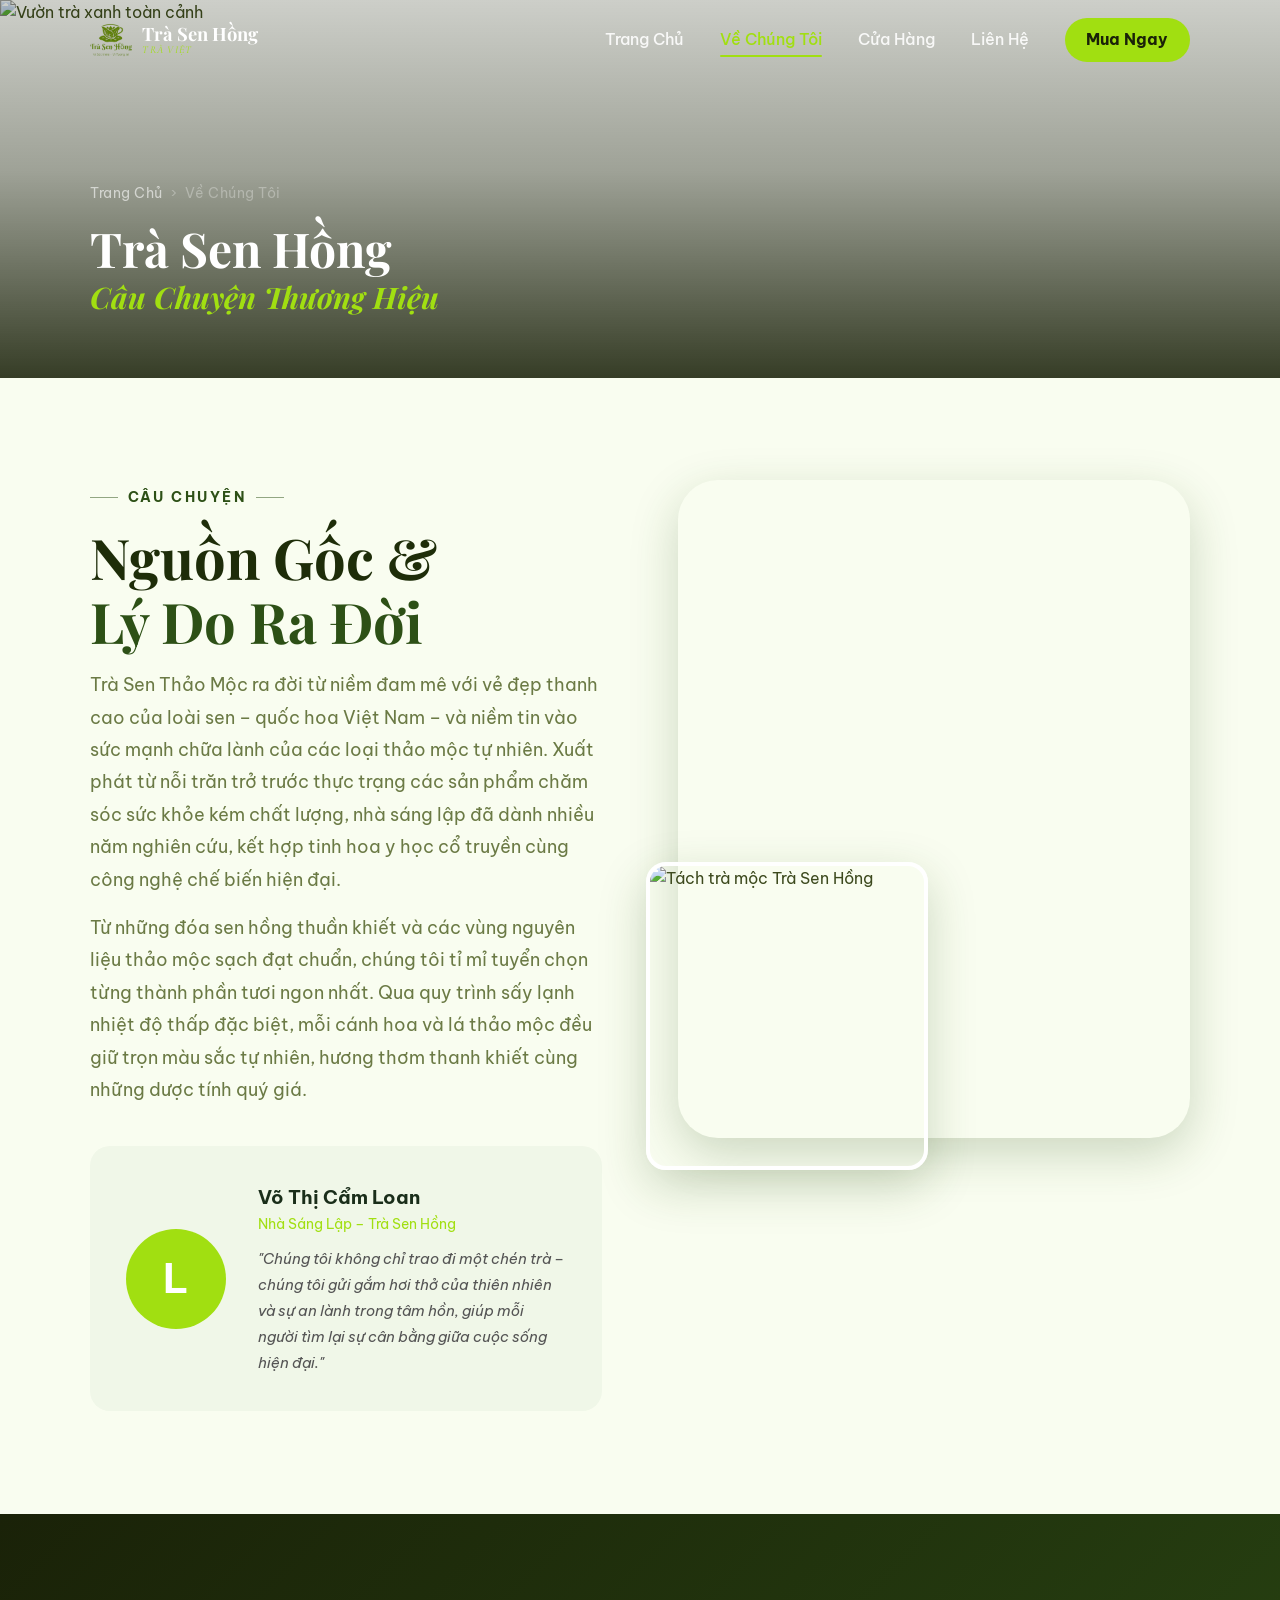
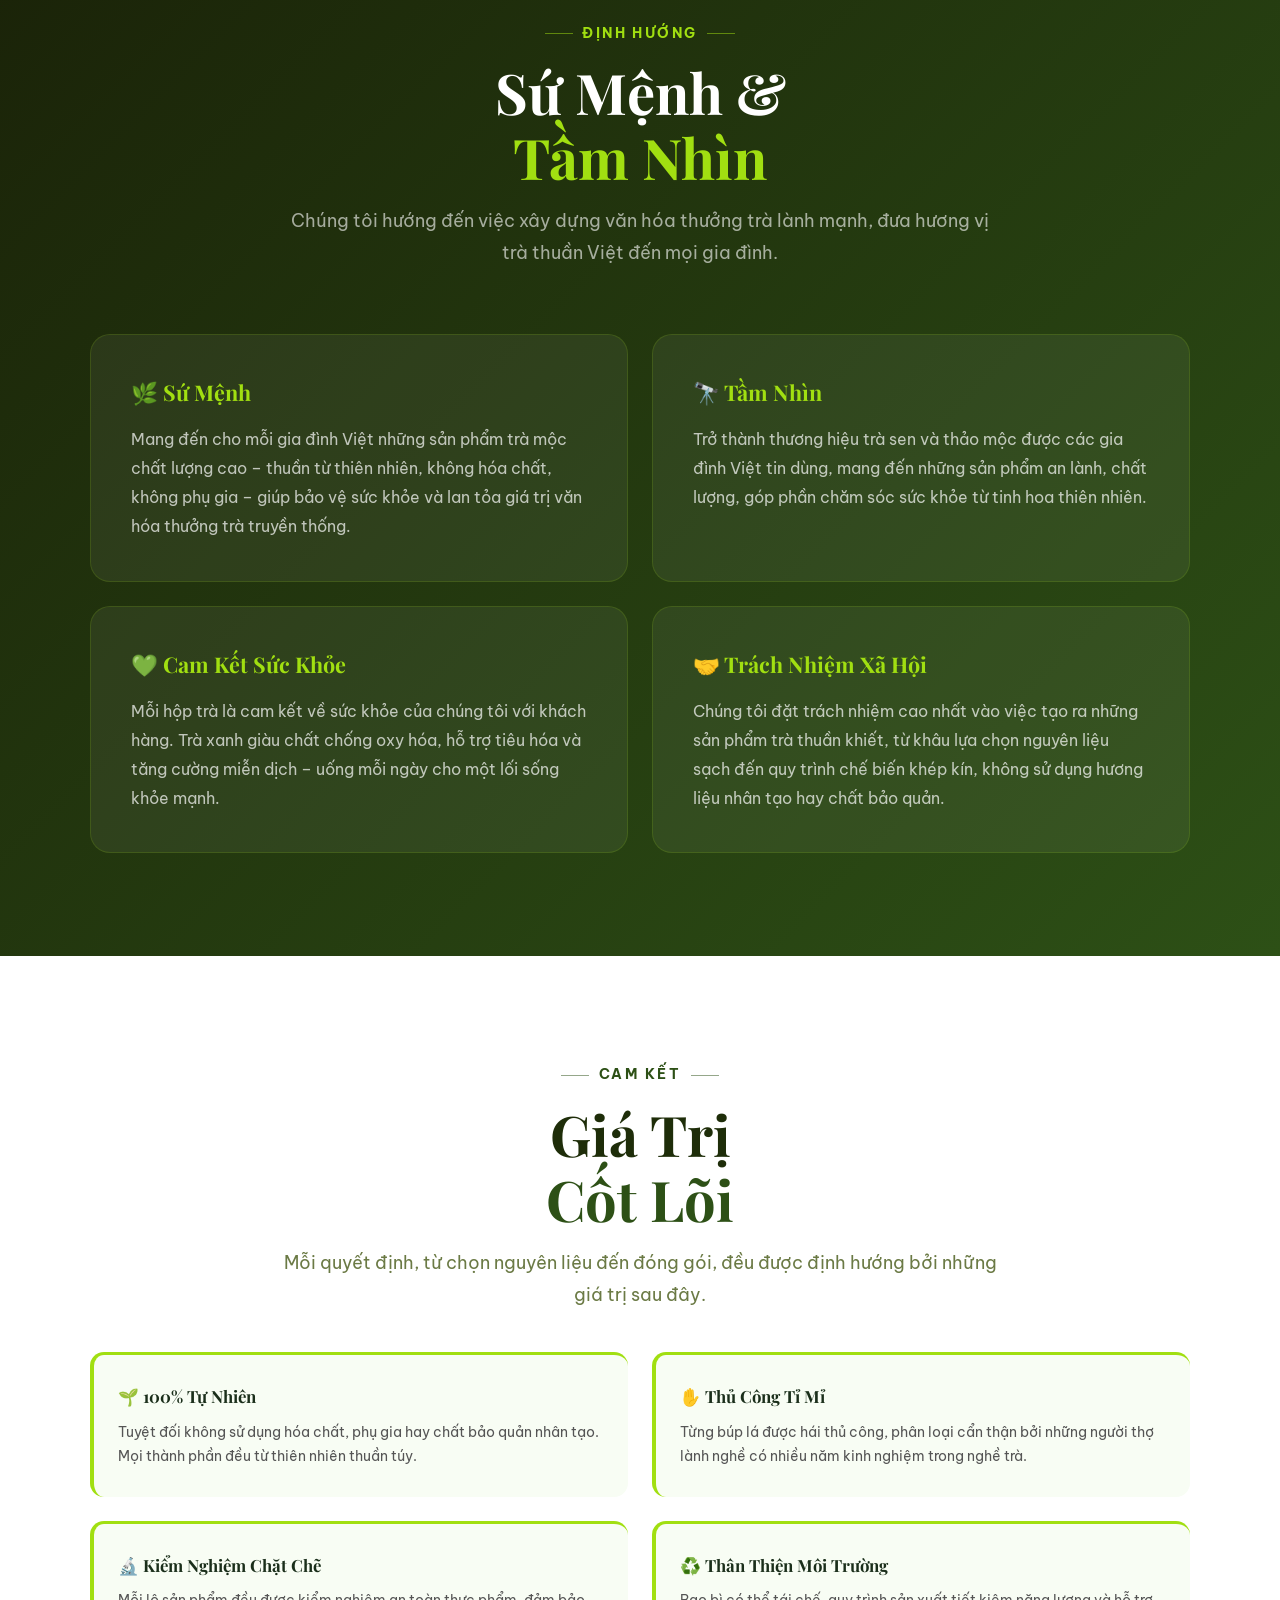
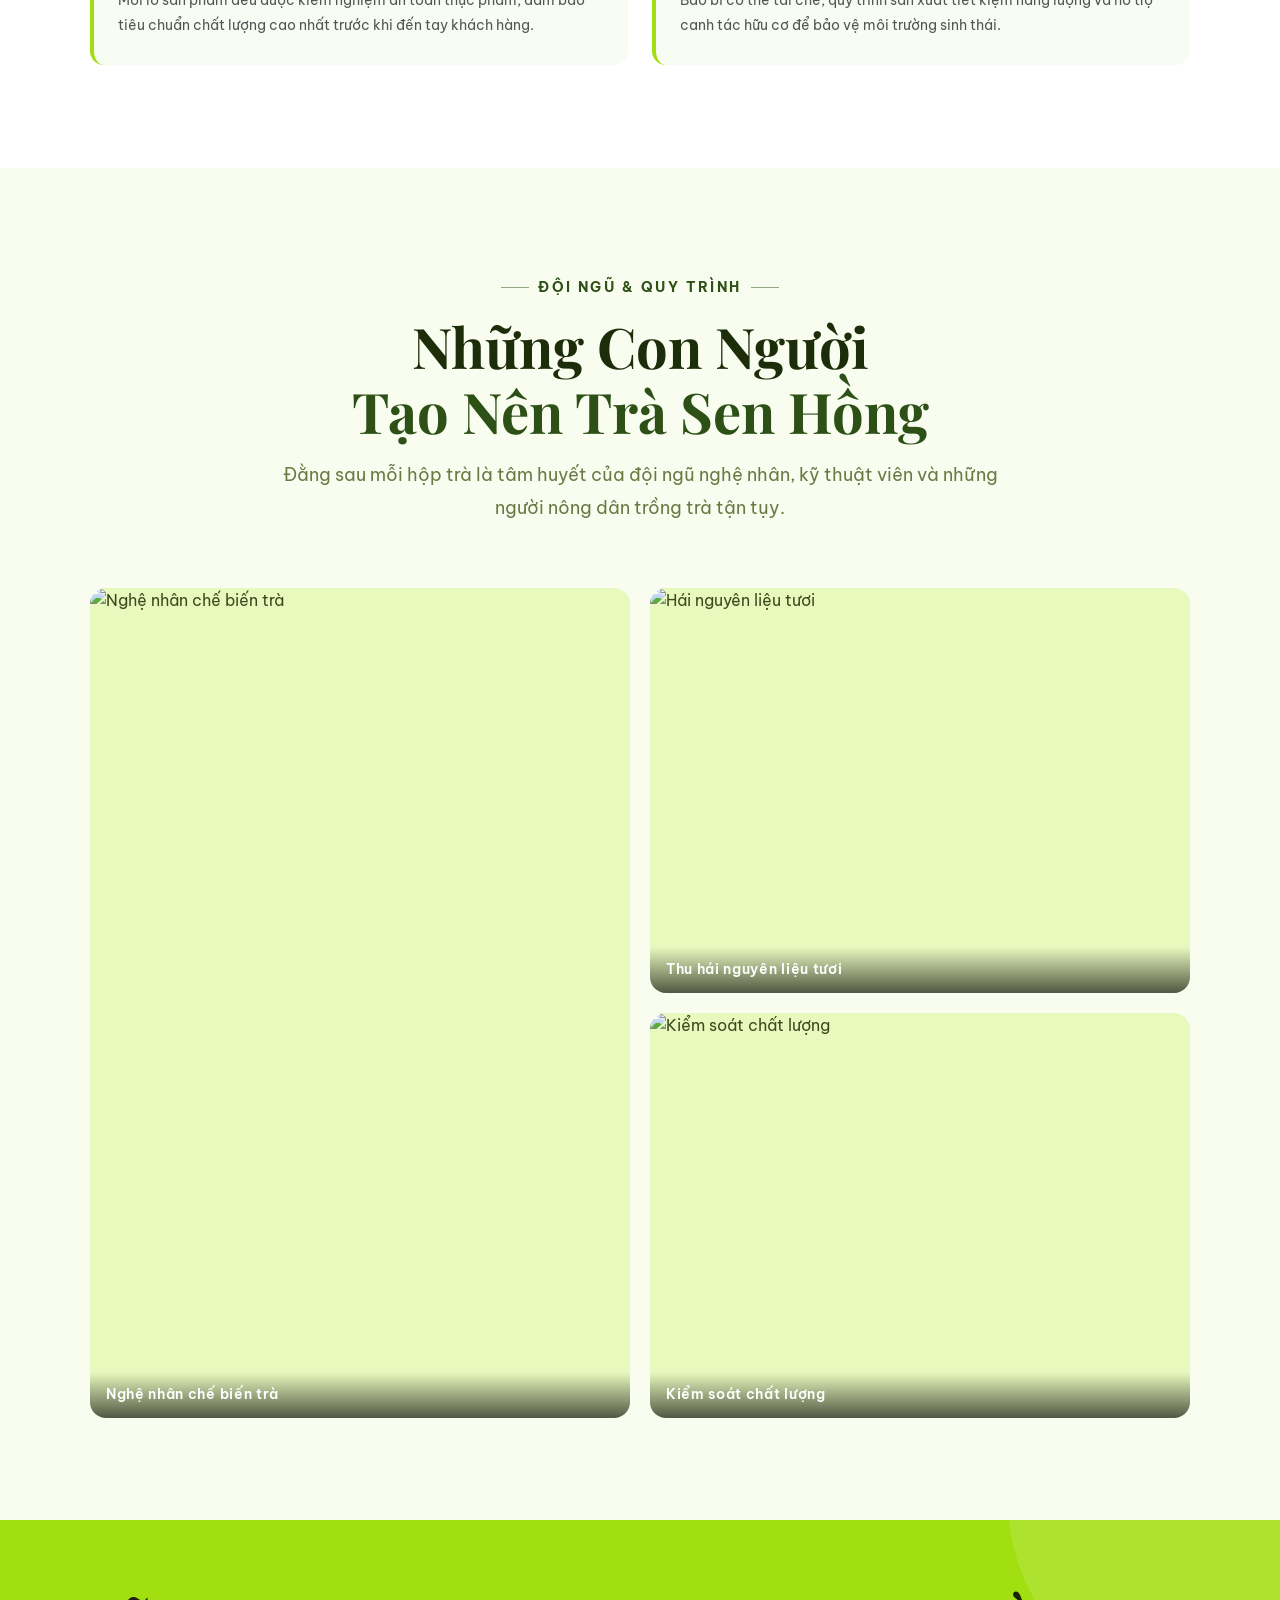
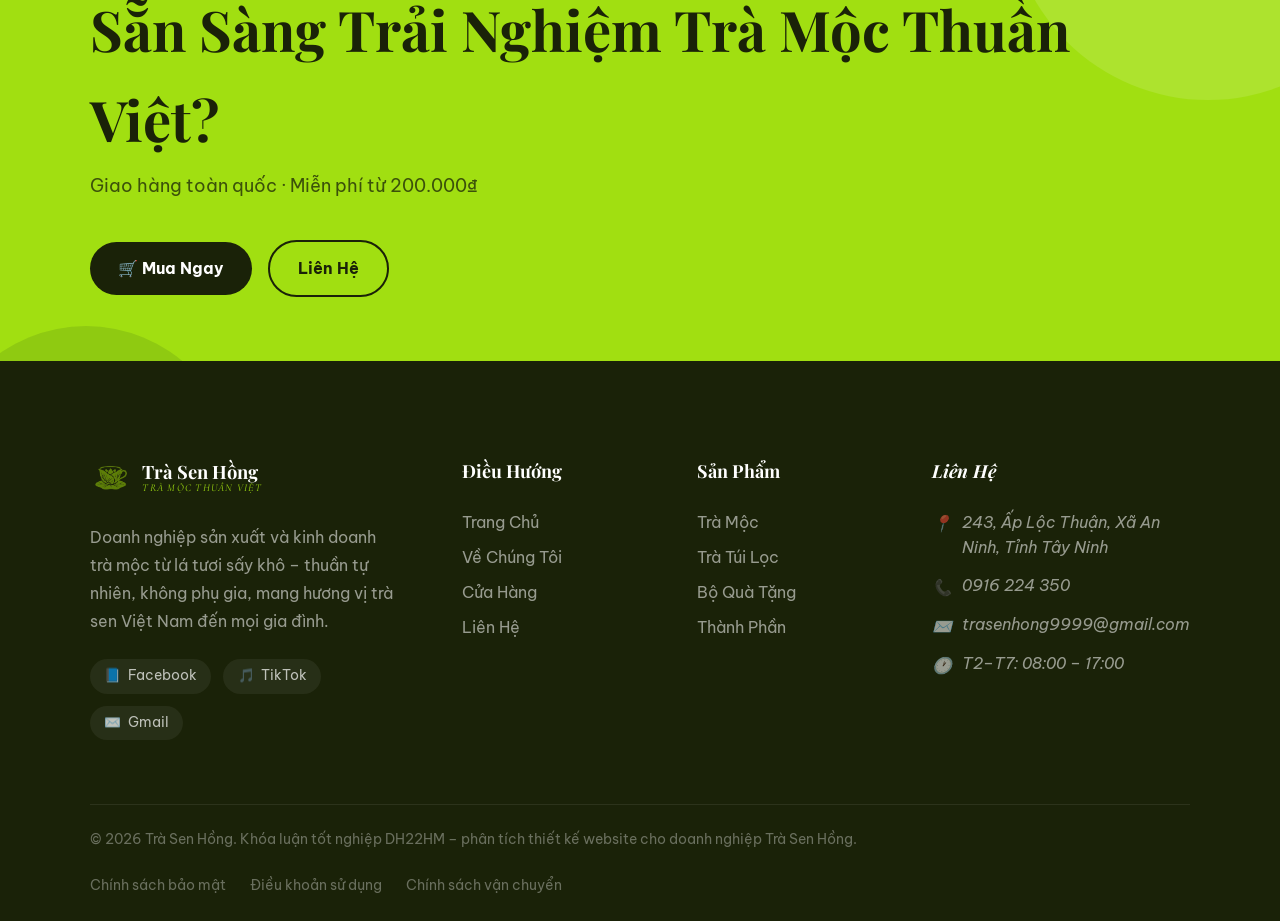
==== commit bf8c5297: "update fileL" ====
--- a/about.html
+++ b/about.html
@@ -12,8 +12,8 @@
     <link rel="icon" type="image/png" href="./assets/icon/lono_notext.png" />
     <link rel="preconnect" href="https://fonts.googleapis.com" />
     <link rel="preconnect" href="https://fonts.gstatic.com" crossorigin />
-    <link rel="stylesheet" href="assets/css/main.css" />
-    <link rel="stylesheet" href="assets/css/about.css" />
+    <link rel="stylesheet" href="css/main.css" />
+    <link rel="stylesheet" href="css/about.css" />
     <style>
       /* ── Team grid cải thiện ── */
       .team__gallery {
--- a/css/main.css
+++ b/css/main.css
@@ -0,0 +1,1249 @@
+@import url('https://fonts.googleapis.com/css2?family=Playfair+Display:ital,wght@0,600;0,700;1,600&family=Be+Vietnam+Pro:wght@400;500;600;700&family=Cormorant+Garamond:ital,wght@1,500;1,600&display=swap');
+
+/* ─── DESIGN TOKENS ──────────────────────────────────────────── */
+:root {
+  --clr-primary:       #a1df11;
+  --clr-primary-dark:  #7ab80d;
+  --clr-primary-light: #c8f04a;
+  --clr-primary-muted: #e8f9be;
+  --clr-accent:        #2d5016;
+  --clr-accent-mid:    #4a7c1f;
+  --clr-earth:         #8b6914;
+  --clr-earth-light:   #d4a843;
+  --clr-earth-pale:    #fdf6e3;
+  --clr-dark:          #1a2208;
+  --clr-dark-mid:      #2c3d10;
+  --clr-text-dark:     #1e2d09;
+  --clr-text-body:     #3d4a1e;
+  --clr-text-muted:    #6b7a45;
+  --clr-white:         #ffffff;
+  --clr-off-white:     #f9fdf0;
+
+  --font-display: 'Playfair Display', Georgia, serif;
+  --font-body:    'Be Vietnam Pro', sans-serif;
+  --font-accent:  'Cormorant Garamond', Georgia, serif;
+
+  --fs-xs:   clamp(0.75rem,  1.5vw, 0.85rem);
+  --fs-sm:   clamp(0.875rem, 1.8vw, 1rem);
+  --fs-base: clamp(1rem,     2vw,   1.125rem);
+  --fs-md:   clamp(1.125rem, 2.5vw, 1.35rem);
+  --fs-lg:   clamp(1.35rem,  3vw,   1.75rem);
+  --fs-xl:   clamp(1.75rem,  4vw,   2.5rem);
+  --fs-2xl:  clamp(2.2rem,   5vw,   3.5rem);
+  --fs-3xl:  clamp(2.8rem,   6vw,   5rem);
+
+  --space-xs:  0.5rem;
+  --space-sm:  1rem;
+  --space-md:  1.5rem;
+  --space-lg:  2.5rem;
+  --space-xl:  4rem;
+  --space-2xl: 6rem;
+  --space-3xl: 9rem;
+
+  --radius-sm:   6px;
+  --radius-md:   12px;
+  --radius-lg:   20px;
+  --radius-xl:   40px;
+  --radius-pill: 999px;
+
+  --shadow-sm:  0 2px 8px rgba(45,80,22,.12);
+  --shadow-md:  0 6px 24px rgba(45,80,22,.18);
+  --shadow-lg:  0 16px 48px rgba(45,80,22,.22);
+  --shadow-glow: 0 0 30px rgba(161,223,17,.35);
+
+  --ease-out:    cubic-bezier(0.25, 0.46, 0.45, 0.94);
+  --ease-spring: cubic-bezier(0.34, 1.56, 0.64, 1);
+  --dur-fast:  0.2s;
+  --dur-mid:   0.4s;
+  --dur-slow:  0.7s;
+
+  --container-max: 1280px;
+  --nav-height:    80px;
+  --section-pad:   clamp(3rem, 8vw, 7rem);
+}
+
+/* ─── RESET & BASE ───────────────────────────────────────────── */
+*, *::before, *::after { box-sizing: border-box; margin: 0; padding: 0; }
+html { scroll-behavior: smooth; font-size: 16px; }
+body {
+  font-family: var(--font-body);
+  color: var(--clr-text-body);
+  background: var(--clr-white);
+  line-height: 1.6;
+  overflow-x: hidden;
+}
+img, video { display: block; max-width: 100%; }
+a { text-decoration: none; color: inherit; }
+button { cursor: pointer; border: none; background: none; font: inherit; }
+ul { list-style: none; }
+input, textarea, select { font: inherit; }
+
+.container {
+  width: 100%;
+  max-width: var(--container-max);
+  margin-inline: auto;
+  padding-inline: clamp(1rem, 4vw, 2.5rem);
+}
+
+.section { padding-block: var(--section-pad); }
+.text-center { text-align: center; }
+
+.section-label {
+  display: inline-flex;
+  align-items: center;
+  gap: 0.6rem;
+  font-size: var(--fs-xs);
+  font-weight: 700;
+  letter-spacing: 0.18em;
+  text-transform: uppercase;
+  color: var(--clr-accent);
+  margin-bottom: var(--space-sm);
+}
+.section-label::before, .section-label::after {
+  content: '';
+  display: block;
+  width: 28px;
+  height: 1.5px;
+  background: currentColor;
+  opacity: 0.5;
+}
+
+.section-heading {
+  font-family: var(--font-display);
+  font-size: var(--fs-2xl);
+  font-weight: 700;
+  color: var(--clr-text-dark);
+  line-height: 1.15;
+  margin-bottom: var(--space-sm);
+}
+.section-heading span { color: var(--clr-accent); }
+.section-subtext {
+  font-size: var(--fs-base);
+  color: var(--clr-text-muted);
+  max-width: 60ch;
+  line-height: 1.8;
+}
+
+/* ─── BUTTONS ────────────────────────────────────────────────── */
+.btn {
+  display: inline-flex;
+  align-items: center;
+  gap: 0.5rem;
+  padding: 0.85rem 1.75rem;
+  font-size: var(--fs-sm);
+  font-weight: 700;
+  border-radius: var(--radius-pill);
+  transition: all var(--dur-fast) var(--ease-spring);
+  position: relative;
+  overflow: hidden;
+  white-space: nowrap;
+}
+.btn-primary {
+  background: var(--clr-primary);
+  color: var(--clr-dark);
+}
+.btn-primary:hover {
+  background: var(--clr-primary-light);
+  transform: translateY(-2px);
+  box-shadow: 0 6px 20px rgba(161,223,17,.4);
+}
+.btn-outline {
+  background: transparent;
+  border: 2px solid rgba(255,255,255,.5);
+  color: var(--clr-white);
+}
+.btn-outline:hover {
+  border-color: var(--clr-primary);
+  color: var(--clr-primary);
+  transform: translateY(-2px);
+}
+.btn-dark {
+  background: var(--clr-dark);
+  color: var(--clr-white);
+}
+.btn-dark:hover {
+  background: var(--clr-dark-mid);
+  transform: translateY(-2px);
+  box-shadow: var(--shadow-md);
+}
+
+/* Ripple */
+.ripple-wrap { overflow: hidden; }
+.ripple {
+  position: absolute;
+  border-radius: 50%;
+  background: rgba(255,255,255,.3);
+  transform: scale(0);
+  animation: rippleAnim .6s linear;
+  pointer-events: none;
+}
+@keyframes rippleAnim {
+  to { transform: scale(4); opacity: 0; }
+}
+
+/* ─── PAGE LOADER ────────────────────────────────────────────── */
+.page-loader {
+  position: fixed;
+  inset: 0;
+  background: var(--clr-dark);
+  z-index: 9999;
+  display: flex;
+  flex-direction: column;
+  align-items: center;
+  justify-content: center;
+  gap: var(--space-md);
+  transition: opacity var(--dur-mid) var(--ease-out), visibility var(--dur-mid);
+}
+.page-loader.hidden { opacity: 0; visibility: hidden; pointer-events: none; }
+.loader__logo {
+  font-family: var(--font-display);
+  font-size: var(--fs-xl);
+  color: var(--clr-primary);
+}
+.loader__bar-wrap {
+  width: 200px;
+  height: 3px;
+  background: rgba(255,255,255,.1);
+  border-radius: 2px;
+  overflow: hidden;
+}
+.loader__bar {
+  height: 100%;
+  background: var(--clr-primary);
+  border-radius: 2px;
+  animation: loaderBar 0.8s var(--ease-out) forwards;
+}
+@keyframes loaderBar {
+  from { width: 0; }
+  to   { width: 100%; }
+}
+
+/* ─── SCROLL PROGRESS ────────────────────────────────────────── */
+.scroll-progress {
+  position: fixed;
+  top: 0;
+  left: 0;
+  height: 3px;
+  background: var(--clr-primary);
+  z-index: 2000;
+  transition: width .1s linear;
+}
+
+/* ─── BACK TO TOP ────────────────────────────────────────────── */
+.back-to-top {
+  position: fixed;
+  bottom: 2rem;
+  right: 2rem;
+  width: 46px;
+  height: 46px;
+  border-radius: 50%;
+  background: var(--clr-primary);
+  color: var(--clr-dark);
+  font-size: 1.1rem;
+  font-weight: 700;
+  z-index: 100;
+  opacity: 0;
+  transform: translateY(16px);
+  transition: all var(--dur-mid) var(--ease-spring);
+  box-shadow: var(--shadow-md);
+  display: flex;
+  align-items: center;
+  justify-content: center;
+}
+.back-to-top.visible { opacity: 1; transform: translateY(0); }
+.back-to-top:hover { background: var(--clr-primary-light); transform: translateY(-3px); }
+
+/* ─── REVEAL ANIMATIONS ──────────────────────────────────────── */
+[data-reveal] {
+  opacity: 0;
+  transform: translateY(32px);
+  transition: opacity .8s var(--ease-out), transform .8s var(--ease-out);
+}
+[data-reveal="left"]  { transform: translateX(-32px); }
+[data-reveal="right"] { transform: translateX(32px); }
+[data-reveal].revealed, [data-reveal="left"].revealed, [data-reveal="right"].revealed {
+  opacity: 1;
+  transform: none;
+}
+
+.stagger-children > * {
+  opacity: 0;
+  transform: translateY(24px);
+  transition: opacity .6s var(--ease-out), transform .6s var(--ease-out);
+}
+.stagger-children.revealed > *:nth-child(1) { transition-delay: 0s; }
+.stagger-children.revealed > *:nth-child(2) { transition-delay: .1s; }
+.stagger-children.revealed > *:nth-child(3) { transition-delay: .2s; }
+.stagger-children.revealed > *:nth-child(4) { transition-delay: .3s; }
+.stagger-children.revealed > *:nth-child(5) { transition-delay: .4s; }
+.stagger-children.revealed > * { opacity: 1; transform: none; }
+
+/* Leaf particle */
+.leaf-particle {
+  position: absolute;
+  top: -2rem;
+  pointer-events: none;
+  animation: leafFall linear forwards;
+  z-index: 1;
+  user-select: none;
+}
+@keyframes leafFall {
+  0%   { transform: translateY(0) rotate(0deg); opacity: .9; }
+  100% { transform: translateY(110vh) rotate(360deg); opacity: 0; }
+}
+
+/* Float animation */
+.float-anim { animation: floatUpDown 4s ease-in-out infinite; }
+@keyframes floatUpDown {
+  0%, 100% { transform: translateY(0); }
+  50%       { transform: translateY(-10px); }
+}
+
+/* ─── NAVBAR ─────────────────────────────────────────────────── */
+.navbar {
+  position: fixed;
+  top: 0; left: 0; right: 0;
+  z-index: 1000;
+  height: var(--nav-height);
+  transition: background var(--dur-mid) var(--ease-out), box-shadow var(--dur-mid) var(--ease-out);
+}
+.navbar.transparent { background: transparent; }
+.navbar.scrolled {
+  background: rgba(26,34,8,.92);
+  backdrop-filter: blur(16px);
+  -webkit-backdrop-filter: blur(16px);
+  box-shadow: 0 2px 24px rgba(0,0,0,.3);
+}
+.navbar__inner {
+  display: flex;
+  align-items: center;
+  justify-content: space-between;
+  height: 100%;
+}
+.navbar__logo {
+  display: flex;
+  align-items: center;
+  gap: 0.65rem;
+  z-index: 10;
+}
+.navbar__logo-img { width: 42px; height: 42px; object-fit: contain; }
+.navbar__logo-text { display: flex; flex-direction: column; line-height: 1.1; }
+.navbar__logo-name {
+  font-family: var(--font-display);
+  font-size: 1.15rem;
+  font-weight: 700;
+  color: var(--clr-white);
+}
+.navbar__logo-tagline {
+  font-family: var(--font-accent);
+  font-size: 0.65rem;
+  color: var(--clr-primary);
+  letter-spacing: .12em;
+  text-transform: uppercase;
+  font-style: italic;
+}
+.navbar__menu {
+  display: flex;
+  align-items: center;
+  gap: 0.25rem;
+}
+.navbar__link {
+  position: relative;
+  padding: 0.5rem 1rem;
+  font-size: var(--fs-sm);
+  font-weight: 500;
+  color: rgba(255,255,255,.88);
+  border-radius: var(--radius-sm);
+  transition: color var(--dur-fast) var(--ease-out);
+}
+.navbar__link::after {
+  content: '';
+  position: absolute;
+  bottom: 4px;
+  left: 50%;
+  transform: translateX(-50%) scaleX(0);
+  width: calc(100% - 2rem);
+  height: 2px;
+  background: var(--clr-primary);
+  border-radius: 2px;
+  transition: transform var(--dur-fast) var(--ease-spring);
+}
+.navbar__link:hover,
+.navbar__link.active { color: var(--clr-primary); }
+.navbar__link:hover::after,
+.navbar__link.active::after { transform: translateX(-50%) scaleX(1); }
+
+.navbar__cta {
+  margin-left: var(--space-sm);
+  padding: 0.55rem 1.35rem;
+  background: var(--clr-primary);
+  color: var(--clr-dark) !important;
+  font-weight: 700;
+  border-radius: var(--radius-pill);
+  font-size: var(--fs-sm);
+  transition: all var(--dur-fast) var(--ease-spring) !important;
+}
+.navbar__cta:hover {
+  background: var(--clr-primary-light) !important;
+  transform: translateY(-1px);
+  box-shadow: 0 4px 16px rgba(161,223,17,.4);
+}
+.navbar__cta::after { display: none !important; }
+
+.navbar__hamburger {
+  display: none;
+  flex-direction: column;
+  justify-content: center;
+  gap: 5px;
+  width: 40px;
+  height: 40px;
+  padding: 4px;
+  z-index: 10;
+  border-radius: var(--radius-sm);
+}
+.navbar__hamburger:hover { background: rgba(255,255,255,.1); }
+.hamburger-line {
+  display: block;
+  width: 100%;
+  height: 2.5px;
+  background: var(--clr-white);
+  border-radius: 2px;
+  transition: transform var(--dur-mid) var(--ease-spring), opacity var(--dur-fast), width var(--dur-mid) var(--ease-spring);
+  transform-origin: center;
+}
+.navbar__hamburger.open .hamburger-line:nth-child(1) { transform: translateY(7.5px) rotate(45deg); }
+.navbar__hamburger.open .hamburger-line:nth-child(2) { opacity: 0; width: 0; }
+.navbar__hamburger.open .hamburger-line:nth-child(3) { transform: translateY(-7.5px) rotate(-45deg); }
+
+.navbar__drawer {
+  display: none;
+  position: fixed;
+  inset: 0;
+  z-index: 999;
+  background: rgba(26,34,8,.97);
+  backdrop-filter: blur(20px);
+  flex-direction: column;
+  align-items: center;
+  justify-content: center;
+  gap: var(--space-sm);
+  opacity: 0;
+  pointer-events: none;
+  transition: opacity var(--dur-mid) var(--ease-out);
+}
+.navbar__drawer.open { opacity: 1; pointer-events: all; }
+.navbar__drawer .navbar__link {
+  font-size: var(--fs-xl);
+  font-family: var(--font-display);
+  padding: var(--space-sm) var(--space-lg);
+  color: rgba(255,255,255,.9);
+  transform: translateY(20px);
+  opacity: 0;
+  transition: transform var(--dur-mid) var(--ease-spring), opacity var(--dur-mid) var(--ease-out), color var(--dur-fast);
+}
+.navbar__drawer.open .navbar__link { transform: translateY(0); opacity: 1; }
+.navbar__drawer .navbar__link:nth-child(1) { transition-delay: .05s; }
+.navbar__drawer .navbar__link:nth-child(2) { transition-delay: .10s; }
+.navbar__drawer .navbar__link:nth-child(3) { transition-delay: .15s; }
+.navbar__drawer .navbar__link:nth-child(4) { transition-delay: .20s; }
+.navbar__drawer .navbar__link:nth-child(5) { transition-delay: .25s; }
+
+/* ─── HERO ───────────────────────────────────────────────────── */
+.hero {
+  position: relative;
+  height: 100svh;
+  min-height: 600px;
+  display: flex;
+  align-items: center;
+  overflow: hidden;
+}
+.hero__video-wrap { position: absolute; inset: 0; z-index: 0; }
+.hero__video {
+  width: 100%;
+  height: 100%;
+  object-fit: cover;
+  transform: scale(1.05);
+  animation: heroVideoZoom 18s ease-out forwards;
+}
+.hero__overlay {
+  position: absolute;
+  inset: 0;
+  z-index: 1;
+  background: linear-gradient(to bottom, rgba(26,34,8,.35) 0%, rgba(26,34,8,.55) 50%, rgba(26,34,8,.80) 100%);
+}
+.hero__overlay::after {
+  content: '';
+  position: absolute;
+  inset: 0;
+  background-image: url("data:image/svg+xml,%3Csvg width='60' height='60' viewBox='0 0 60 60' xmlns='http://www.w3.org/2000/svg'%3E%3Cg fill='%23a1df11' fill-opacity='0.04'%3E%3Ccircle cx='30' cy='30' r='1'/%3E%3C/g%3E%3C/svg%3E");
+  pointer-events: none;
+}
+.hero__content { position: relative; z-index: 2; max-width: 800px; }
+.hero__eyebrow {
+  display: inline-flex;
+  align-items: center;
+  gap: 0.75rem;
+  font-size: var(--fs-xs);
+  font-weight: 600;
+  letter-spacing: .2em;
+  text-transform: uppercase;
+  color: var(--clr-primary);
+  margin-bottom: var(--space-md);
+  opacity: 0;
+  animation: fadeSlideUp .8s var(--ease-out) .3s forwards;
+}
+.hero__eyebrow-line {
+  display: block;
+  width: 40px;
+  height: 1.5px;
+  background: var(--clr-primary);
+  border-radius: 2px;
+}
+.hero__title {
+  font-family: var(--font-display);
+  font-size: var(--fs-3xl);
+  font-weight: 700;
+  color: var(--clr-white);
+  line-height: 1.1;
+  margin-bottom: var(--space-md);
+  opacity: 0;
+  animation: fadeSlideUp .9s var(--ease-out) .5s forwards;
+}
+.hero__title em { font-style: italic; color: var(--clr-primary); display: block; }
+.hero__desc {
+  font-size: var(--fs-md);
+  color: rgba(255,255,255,.82);
+  max-width: 52ch;
+  line-height: 1.8;
+  margin-bottom: var(--space-lg);
+  opacity: 0;
+  animation: fadeSlideUp .9s var(--ease-out) .7s forwards;
+}
+.hero__actions {
+  display: flex;
+  align-items: center;
+  gap: var(--space-sm);
+  flex-wrap: wrap;
+  opacity: 0;
+  animation: fadeSlideUp .9s var(--ease-out) .9s forwards;
+}
+.hero__scroll-cue {
+  position: absolute;
+  bottom: 2.5rem;
+  left: 50%;
+  transform: translateX(-50%);
+  z-index: 2;
+  display: flex;
+  flex-direction: column;
+  align-items: center;
+  gap: 0.5rem;
+  color: rgba(255,255,255,.6);
+  font-size: var(--fs-xs);
+  letter-spacing: .1em;
+  text-transform: uppercase;
+  animation: fadeSlideUp 1s var(--ease-out) 1.2s both;
+}
+.hero__scroll-mouse {
+  width: 22px;
+  height: 36px;
+  border: 2px solid rgba(255,255,255,.4);
+  border-radius: 12px;
+  position: relative;
+  display: flex;
+  justify-content: center;
+  padding-top: 6px;
+}
+.hero__scroll-mouse::before {
+  content: '';
+  display: block;
+  width: 3px;
+  height: 6px;
+  background: var(--clr-primary);
+  border-radius: 2px;
+  animation: scrollDot 1.8s ease-in-out infinite;
+}
+.hero__badges {
+  position: absolute;
+  right: clamp(1.5rem, 5vw, 5rem);
+  bottom: clamp(3rem, 10vh, 6rem);
+  z-index: 2;
+  display: flex;
+  flex-direction: column;
+  gap: var(--space-sm);
+  opacity: 0;
+  animation: fadeSlideUp .9s var(--ease-out) 1.1s forwards;
+}
+.hero__badge {
+  display: flex;
+  align-items: center;
+  gap: 0.75rem;
+  padding: 0.75rem 1.25rem;
+  background: rgba(255,255,255,.08);
+  backdrop-filter: blur(12px);
+  border: 1px solid rgba(161,223,17,.2);
+  border-radius: var(--radius-lg);
+  color: var(--clr-white);
+}
+.hero__badge-num {
+  font-family: var(--font-display);
+  font-size: var(--fs-md);
+  font-weight: 700;
+  color: var(--clr-primary);
+}
+.hero__badge-label {
+  font-size: var(--fs-xs);
+  color: rgba(255,255,255,.7);
+}
+
+/* ─── PAGE HERO BANNER (subpages) ────────────────────────────── */
+.page-hero {
+  position: relative;
+  height: clamp(280px, 42vh, 480px);
+  display: flex;
+  align-items: flex-end;
+  overflow: hidden;
+}
+.page-hero__bg { position: absolute; inset: 0; z-index: 0; }
+.page-hero__bg img {
+  width: 100%;
+  height: 100%;
+  object-fit: cover;
+  transform: scale(1.06);
+  animation: heroVideoZoom 10s ease-out forwards;
+}
+.page-hero__bg::after {
+  content: '';
+  position: absolute;
+  inset: 0;
+  background: linear-gradient(to top, rgba(26,34,8,.88) 0%, rgba(26,34,8,.42) 55%, rgba(26,34,8,.22) 100%);
+}
+.page-hero__content {
+  position: relative;
+  z-index: 1;
+  padding-bottom: var(--space-xl);
+  width: 100%;
+}
+.page-hero__breadcrumb {
+  display: flex;
+  align-items: center;
+  gap: 0.5rem;
+  font-size: var(--fs-xs);
+  color: rgba(255,255,255,.6);
+  margin-bottom: var(--space-sm);
+  letter-spacing: .04em;
+}
+.page-hero__breadcrumb a { color: rgba(255,255,255,.6); transition: color var(--dur-fast); }
+.page-hero__breadcrumb a:hover { color: var(--clr-primary); }
+.page-hero__breadcrumb span { color: rgba(255,255,255,.3); }
+.page-hero__title {
+  font-family: var(--font-display);
+  font-size: clamp(1.8rem, 4vw, 3rem);
+  color: var(--clr-white);
+  font-weight: 700;
+  line-height: 1.15;
+  opacity: 0;
+  animation: fadeSlideUp .8s var(--ease-out) .2s forwards;
+}
+.page-hero__title em {
+  display: block;
+  font-style: italic;
+  color: var(--clr-primary);
+  font-size: .62em;
+  margin-top: .25rem;
+}
+
+/* ─── ABOUT SECTION ──────────────────────────────────────────── */
+.about { background: var(--clr-off-white); overflow: hidden; }
+.about__inner {
+  display: grid;
+  grid-template-columns: 1fr 1fr;
+  gap: clamp(2rem, 6vw, 5rem);
+  align-items: center;
+}
+.about__image-wrap {
+  position: relative;
+  border-radius: var(--radius-xl);
+  overflow: hidden;
+  aspect-ratio: 4/5;
+  box-shadow: var(--shadow-lg);
+}
+.about__image-wrap img {
+  width: 100%;
+  height: 100%;
+  object-fit: cover;
+  transition: transform var(--dur-slow) var(--ease-out);
+}
+.about__image-wrap:hover img { transform: scale(1.04); }
+.about__image-wrap::before {
+  content: '';
+  position: absolute;
+  inset: -12px;
+  border: 2px solid var(--clr-primary);
+  border-radius: calc(var(--radius-xl) + 12px);
+  z-index: -1;
+  opacity: 0.4;
+}
+.about__image-badge {
+  position: absolute;
+  bottom: 1.5rem;
+  right: -1rem;
+  background: var(--clr-primary);
+  color: var(--clr-dark);
+  padding: 1rem 1.5rem;
+  border-radius: var(--radius-lg);
+  text-align: center;
+  box-shadow: var(--shadow-md);
+}
+.about__image-badge strong {
+  display: block;
+  font-family: var(--font-display);
+  font-size: var(--fs-xl);
+  line-height: 1;
+  font-weight: 700;
+}
+.about__image-badge span { font-size: var(--fs-xs); font-weight: 600; letter-spacing: .05em; }
+.about__desc { font-size: var(--fs-base); color: var(--clr-text-body); line-height: 1.85; margin-bottom: var(--space-lg); }
+.about__values {
+  display: grid;
+  grid-template-columns: 1fr 1fr;
+  gap: var(--space-sm);
+  margin-bottom: var(--space-lg);
+}
+.about__value-item {
+  display: flex;
+  align-items: flex-start;
+  gap: 0.75rem;
+  padding: 1rem;
+  background: var(--clr-primary-muted);
+  border-radius: var(--radius-md);
+  border-left: 3px solid var(--clr-primary);
+}
+.about__value-text strong {
+  display: block;
+  font-size: var(--fs-sm);
+  font-weight: 700;
+  color: var(--clr-accent);
+  margin-bottom: .15rem;
+}
+.about__value-text span { font-size: var(--fs-xs); color: var(--clr-text-muted); }
+
+/* ─── STATS ──────────────────────────────────────────────────── */
+.stats {
+  background: linear-gradient(135deg, var(--clr-accent) 0%, var(--clr-dark) 100%);
+  position: relative;
+  overflow: hidden;
+}
+.stats::before {
+  content: '';
+  position: absolute;
+  inset: 0;
+  background: radial-gradient(ellipse at 30% 50%, rgba(161,223,17,.12) 0%, transparent 60%);
+}
+.stats__grid {
+  display: grid;
+  grid-template-columns: repeat(4, 1fr);
+  position: relative;
+  z-index: 1;
+}
+.stats__item {
+  text-align: center;
+  padding: var(--space-lg) var(--space-sm);
+  position: relative;
+}
+.stats__item:not(:last-child)::after {
+  content: '';
+  position: absolute;
+  top: 20%; right: 0;
+  width: 1px; height: 60%;
+  background: rgba(255,255,255,.15);
+}
+.stats__number {
+  font-family: var(--font-display);
+  font-size: var(--fs-3xl);
+  font-weight: 700;
+  color: var(--clr-primary);
+  line-height: 1;
+  margin-bottom: .35rem;
+}
+.stats__unit { font-size: var(--fs-xl); color: var(--clr-primary-light); }
+.stats__label { font-size: var(--fs-sm); color: rgba(255,255,255,.65); letter-spacing: .04em; }
+
+/* ─── PRODUCTS SLIDER ────────────────────────────────────────── */
+.products {
+  background: var(--clr-dark);
+  overflow: hidden;
+  position: relative;
+}
+.products::before {
+  content: '';
+  position: absolute;
+  top: -80px; left: 0; right: 0;
+  height: 80px;
+  background: var(--clr-off-white);
+  clip-path: ellipse(55% 100% at 50% 0%);
+}
+.products__header { margin-bottom: var(--space-xl); }
+.products__header .section-label { color: var(--clr-primary); }
+.products__header .section-heading { color: var(--clr-white); }
+.slider { position: relative; }
+.slider__track-wrap { overflow: hidden; border-radius: var(--radius-xl); }
+.slider__track { display: flex; transition: transform .55s var(--ease-out); }
+.product-card {
+  flex: 0 0 100%;
+  display: grid;
+  grid-template-columns: 1fr 1fr;
+  min-height: 480px;
+}
+.product-card__image-wrap {
+  position: relative;
+  overflow: hidden;
+  border-radius: var(--radius-xl) 0 0 var(--radius-xl);
+}
+.product-card__image-wrap img {
+  width: 100%; height: 100%;
+  object-fit: cover;
+  transition: transform var(--dur-slow) var(--ease-out);
+}
+.product-card:hover .product-card__image-wrap img { transform: scale(1.06); }
+.product-card__tag {
+  position: absolute;
+  top: 1.25rem; left: 1.25rem;
+  padding: .35rem .9rem;
+  background: var(--clr-primary);
+  color: var(--clr-dark);
+  font-size: var(--fs-xs);
+  font-weight: 700;
+  letter-spacing: .08em;
+  text-transform: uppercase;
+  border-radius: var(--radius-pill);
+}
+.product-card__info {
+  background: var(--clr-dark-mid);
+  padding: clamp(1.5rem, 4vw, 3rem);
+  border-radius: 0 var(--radius-xl) var(--radius-xl) 0;
+  display: flex;
+  flex-direction: column;
+  justify-content: center;
+  gap: var(--space-sm);
+}
+.product-card__category {
+  font-size: var(--fs-xs);
+  font-weight: 600;
+  letter-spacing: .15em;
+  text-transform: uppercase;
+  color: var(--clr-primary);
+}
+.product-card__name {
+  font-family: var(--font-display);
+  font-size: var(--fs-xl);
+  color: var(--clr-white);
+  line-height: 1.2;
+}
+.product-card__name em {
+  display: block;
+  font-style: italic;
+  font-size: var(--fs-md);
+  color: var(--clr-earth-light);
+}
+.product-card__desc { font-size: var(--fs-sm); color: rgba(255,255,255,.65); line-height: 1.75; }
+.product-card__specs { display: flex; gap: var(--space-md); flex-wrap: wrap; }
+.product-card__spec { display: flex; flex-direction: column; gap: .1rem; }
+.product-card__spec-label { font-size: var(--fs-xs); color: rgba(255,255,255,.45); letter-spacing: .06em; }
+.product-card__spec-value { font-size: var(--fs-sm); font-weight: 600; color: var(--clr-primary-light); }
+.product-card__price-row {
+  display: flex;
+  align-items: center;
+  gap: var(--space-sm);
+  padding-top: var(--space-xs);
+  border-top: 1px solid rgba(255,255,255,.1);
+}
+.product-card__price {
+  font-family: var(--font-display);
+  font-size: var(--fs-xl);
+  font-weight: 700;
+  color: var(--clr-primary);
+}
+.product-card__price-unit { font-size: var(--fs-xs); color: rgba(255,255,255,.5); }
+.product-card__actions { display: flex; gap: var(--space-xs); flex-wrap: wrap; }
+.slider__controls {
+  display: flex;
+  align-items: center;
+  justify-content: center;
+  gap: var(--space-md);
+  margin-top: var(--space-lg);
+}
+.slider__btn {
+  width: 48px; height: 48px;
+  border-radius: 50%;
+  border: 2px solid rgba(161,223,17,.35);
+  color: var(--clr-primary);
+  display: flex;
+  align-items: center;
+  justify-content: center;
+  font-size: 1.25rem;
+  transition: all var(--dur-fast) var(--ease-spring);
+}
+.slider__btn:hover {
+  background: var(--clr-primary);
+  color: var(--clr-dark);
+  border-color: var(--clr-primary);
+  transform: scale(1.1);
+}
+.slider__btn:disabled { opacity: .3; cursor: not-allowed; transform: none; }
+.slider__dots { display: flex; gap: .5rem; align-items: center; }
+.slider__dot {
+  width: 8px; height: 8px;
+  border-radius: 50%;
+  background: rgba(255,255,255,.25);
+  transition: all var(--dur-fast) var(--ease-spring);
+  cursor: pointer;
+  border: none;
+}
+.slider__dot.active { background: var(--clr-primary); width: 24px; border-radius: 4px; }
+
+/* ─── PROCESS ────────────────────────────────────────────────── */
+.process { background: var(--clr-primary-muted); overflow: hidden; }
+.process__steps {
+  display: grid;
+  grid-template-columns: repeat(4, 1fr);
+  gap: var(--space-md);
+  margin-top: var(--space-xl);
+  position: relative;
+}
+.process__steps::before {
+  content: '';
+  position: absolute;
+  top: 2.5rem;
+  left: 10%; right: 10%;
+  height: 2px;
+  background: linear-gradient(to right, transparent, var(--clr-primary), transparent);
+}
+.process__step {
+  display: flex;
+  flex-direction: column;
+  align-items: center;
+  text-align: center;
+  gap: var(--space-sm);
+  position: relative;
+  z-index: 1;
+  padding: var(--space-md);
+  background: var(--clr-white);
+  border-radius: var(--radius-lg);
+  box-shadow: var(--shadow-sm);
+  transition: transform var(--dur-mid) var(--ease-spring), box-shadow var(--dur-mid) var(--ease-out);
+}
+.process__step:hover { transform: translateY(-6px); box-shadow: var(--shadow-md); }
+.process__step-num {
+  position: absolute;
+  top: -.5rem; right: 1rem;
+  font-family: var(--font-display);
+  font-size: 3rem;
+  font-weight: 700;
+  color: var(--clr-primary-muted);
+  line-height: 1;
+  z-index: -1;
+}
+.process__step-title {
+  font-family: var(--font-display);
+  font-size: var(--fs-md);
+  font-weight: 700;
+  color: var(--clr-accent);
+}
+.process__step-desc { font-size: var(--fs-sm); color: var(--clr-text-muted); line-height: 1.65; }
+
+/* ─── TESTIMONIALS ───────────────────────────────────────────── */
+.testimonials { background: var(--clr-white); overflow: hidden; }
+.testimonial-grid {
+  display: grid;
+  grid-template-columns: repeat(3, 1fr);
+  gap: var(--space-md);
+  margin-top: var(--space-xl);
+}
+.testimonial-card {
+  background: var(--clr-off-white);
+  border-radius: var(--radius-lg);
+  padding: var(--space-lg);
+  border: 1px solid rgba(161,223,17,.15);
+  display: flex;
+  flex-direction: column;
+  gap: var(--space-sm);
+  transition: transform var(--dur-mid) var(--ease-spring), box-shadow var(--dur-mid) var(--ease-out), border-color var(--dur-fast);
+}
+.testimonial-card:hover { transform: translateY(-4px); box-shadow: var(--shadow-md); border-color: var(--clr-primary); }
+.testimonial-card__stars { color: var(--clr-earth-light); font-size: 1rem; }
+.testimonial-card__text {
+  font-family: var(--font-accent);
+  font-size: var(--fs-md);
+  font-style: italic;
+  color: var(--clr-text-body);
+  line-height: 1.7;
+  flex: 1;
+}
+.testimonial-card__text::before {
+  content: '"';
+  font-size: 3rem;
+  color: var(--clr-primary);
+  line-height: .5;
+  display: block;
+  margin-bottom: .5rem;
+}
+.testimonial-card__author {
+  display: flex;
+  align-items: center;
+  gap: .75rem;
+  padding-top: var(--space-sm);
+  border-top: 1px solid rgba(161,223,17,.2);
+}
+.testimonial-card__avatar {
+  width: 44px; height: 44px;
+  border-radius: 50%;
+  background: var(--clr-primary-muted);
+  display: flex;
+  align-items: center;
+  justify-content: center;
+  font-size: 1.2rem;
+  flex-shrink: 0;
+}
+.testimonial-card__author-info strong { display: block; font-size: var(--fs-sm); font-weight: 700; color: var(--clr-text-dark); }
+.testimonial-card__author-info span { font-size: var(--fs-xs); color: var(--clr-text-muted); }
+
+/* ─── CTA BANNER ─────────────────────────────────────────────── */
+.cta-banner {
+  background: var(--clr-primary);
+  position: relative;
+  overflow: hidden;
+  padding-block: var(--space-xl);
+}
+.cta-banner::before {
+  content: '';
+  position: absolute;
+  top: -50%; right: -10%;
+  width: 400px; height: 400px;
+  border-radius: 50%;
+  background: rgba(255,255,255,.12);
+}
+.cta-banner::after {
+  content: '';
+  position: absolute;
+  bottom: -60%; left: -5%;
+  width: 300px; height: 300px;
+  border-radius: 50%;
+  background: rgba(45,80,22,.15);
+}
+.cta-banner__inner {
+  position: relative;
+  z-index: 1;
+  display: flex;
+  align-items: center;
+  justify-content: space-between;
+  gap: var(--space-lg);
+  flex-wrap: wrap;
+}
+.cta-banner__title {
+  font-family: var(--font-display);
+  font-size: var(--fs-2xl);
+  color: var(--clr-dark);
+  max-width: 36ch;
+}
+.cta-banner__desc { font-size: var(--fs-base); color: rgba(26,34,8,.75); margin-top: .5rem; }
+.cta-banner__actions { display: flex; gap: var(--space-sm); align-items: center; flex-shrink: 0; }
+
+/* ─── FOOTER ─────────────────────────────────────────────────── */
+.footer {
+  background: var(--clr-dark);
+  color: rgba(255,255,255,.7);
+  padding-top: var(--space-2xl);
+}
+.footer__grid {
+  display: grid;
+  grid-template-columns: 1.8fr 1fr 1fr 1.2fr;
+  gap: var(--space-xl);
+  padding-bottom: var(--space-xl);
+  border-bottom: 1px solid rgba(255,255,255,.08);
+}
+.footer__tagline {
+  font-size: var(--fs-sm);
+  line-height: 1.75;
+  color: rgba(255,255,255,.55);
+  margin-top: var(--space-md);
+  max-width: 36ch;
+}
+.footer__socials {
+  display: flex;
+  flex-wrap: wrap;
+  gap: .75rem;
+  margin-top: var(--space-md);
+}
+.footer__social-link {
+  display: inline-flex;
+  align-items: center;
+  gap: .4rem;
+  padding: .4rem .9rem;
+  background: rgba(255,255,255,.06);
+  border-radius: var(--radius-pill);
+  font-size: var(--fs-xs);
+  color: rgba(255,255,255,.7);
+  transition: all var(--dur-fast) var(--ease-out);
+}
+.footer__social-link:hover { background: var(--clr-primary); color: var(--clr-dark); transform: translateY(-2px); }
+.footer__col-title {
+  font-family: var(--font-display);
+  font-size: var(--fs-base);
+  font-weight: 700;
+  color: var(--clr-white);
+  margin-bottom: var(--space-md);
+}
+.footer__links { display: flex; flex-direction: column; gap: .6rem; }
+.footer__link {
+  font-size: var(--fs-sm);
+  color: rgba(255,255,255,.55);
+  transition: color var(--dur-fast), transform var(--dur-fast);
+  display: inline-block;
+}
+.footer__link:hover { color: var(--clr-primary); transform: translateX(4px); }
+.footer__contact-items { display: flex; flex-direction: column; gap: .75rem; }
+.footer__contact-item { display: flex; align-items: flex-start; gap: .6rem; font-size: var(--fs-sm); color: rgba(255,255,255,.55); }
+.footer__contact-icon { font-size: 1rem; flex-shrink: 0; margin-top: .1rem; }
+.footer__bottom {
+  display: flex;
+  align-items: center;
+  justify-content: space-between;
+  gap: var(--space-md);
+  flex-wrap: wrap;
+  padding-block: var(--space-md);
+}
+.footer__copy { font-size: var(--fs-xs); color: rgba(255,255,255,.35); }
+.footer__copy a { color: rgba(255,255,255,.35); }
+.footer__copy a:hover { color: var(--clr-primary); }
+.footer__legal { display: flex; gap: var(--space-md); flex-wrap: wrap; }
+.footer__legal a { font-size: var(--fs-xs); color: rgba(255,255,255,.35); transition: color var(--dur-fast); }
+.footer__legal a:hover { color: var(--clr-primary); }
+
+/* ─── KEYFRAMES ──────────────────────────────────────────────── */
+@keyframes heroVideoZoom {
+  from { transform: scale(1.05); }
+  to   { transform: scale(1); }
+}
+@keyframes fadeSlideUp {
+  from { opacity: 0; transform: translateY(24px); }
+  to   { opacity: 1; transform: translateY(0); }
+}
+@keyframes scrollDot {
+  0%, 100% { transform: translateY(0); opacity: 1; }
+  50%       { transform: translateY(8px); opacity: .4; }
+}
+
+/* ─── RESPONSIVE ─────────────────────────────────────────────── */
+@media (min-width: 1024px) and (max-width: 1440px) {
+  :root { --container-max: 1180px; }
+}
+
+@media (min-width: 640px) and (max-width: 1023px) {
+  :root { --section-pad: clamp(2.5rem, 6vw, 4rem); }
+  .container { padding-inline: 1.5rem; }
+  .section-heading { font-size: clamp(1.6rem, 4vw, 2.2rem); }
+
+  .navbar__menu { display: none; }
+  .navbar__hamburger { display: flex; }
+  .navbar__drawer { display: flex; }
+  .navbar__cta { display: none; }
+
+  .hero__title { font-size: clamp(2rem, 5vw, 3rem); }
+  .hero__badges { right: 1.5rem; bottom: 5rem; }
+
+  .about__inner { grid-template-columns: 1fr; }
+  .about__image-wrap { max-width: 480px; margin-inline: auto; aspect-ratio: 3/2; }
+  .about__image-wrap::before { display: none; }
+
+  .stats__grid { grid-template-columns: repeat(2, 1fr); }
+  .stats__item::after { display: none; }
+
+  .product-card { grid-template-columns: 1fr; min-height: auto; }
+  .product-card__image-wrap { border-radius: var(--radius-xl) var(--radius-xl) 0 0; aspect-ratio: 16/7; height: 240px; }
+  .product-card__info { border-radius: 0 0 var(--radius-xl) var(--radius-xl); }
+
+  .process__steps { grid-template-columns: repeat(2, 1fr); }
+  .process__steps::before { display: none; }
+
+  .testimonial-grid { grid-template-columns: repeat(2, 1fr); }
+  .testimonial-card:last-child { display: none; }
+
+  .footer__grid { grid-template-columns: 1fr 1fr; gap: var(--space-lg); }
+
+  .page-hero { height: clamp(240px, 38vh, 360px); }
+  .page-hero__title { font-size: clamp(1.6rem, 4vw, 2.2rem); }
+}
+
+@media (min-width: 375px) and (max-width: 639px) {
+  :root { --section-pad: 2.5rem; --space-xl: 2.5rem; --space-2xl: 4rem; }
+  .container { padding-inline: 1rem; }
+  .section-heading { font-size: clamp(1.5rem, 6vw, 2rem); }
+  .section-subtext { font-size: var(--fs-sm); }
+
+  .navbar { height: 64px; }
+  .navbar__menu { display: none; }
+  .navbar__hamburger { display: flex; }
+  .navbar__drawer { display: flex; }
+  .navbar__cta { display: none; }
+  .navbar__logo-name { font-size: 1rem; }
+  .navbar__logo-tagline { display: none; }
+  .navbar__drawer .navbar__link { font-size: var(--fs-lg); }
+
+  .hero { min-height: 100svh; }
+  .hero__title { font-size: clamp(1.8rem, 7vw, 2.5rem); }
+  .hero__desc { font-size: var(--fs-sm); max-width: none; }
+  .hero__badges { display: none; }
+  .hero__actions { flex-direction: column; align-items: flex-start; }
+  .hero__scroll-cue { display: none; }
+
+  .about__inner { grid-template-columns: 1fr; }
+  .about__image-wrap { max-width: 480px; margin-inline: auto; aspect-ratio: 3/2; }
+  .about__image-wrap::before { display: none; }
+  .about__values { grid-template-columns: 1fr; }
+  .about__image-badge { right: .5rem; }
+
+  .stats__grid { grid-template-columns: repeat(2, 1fr); }
+  .stats__item::after { display: none; }
+  .stats__number { font-size: var(--fs-2xl); }
+
+  .product-card { grid-template-columns: 1fr; min-height: auto; }
+  .product-card__image-wrap { border-radius: var(--radius-xl) var(--radius-xl) 0 0; height: 220px; }
+  .product-card__info { border-radius: 0 0 var(--radius-xl) var(--radius-xl); padding: 1.25rem; }
+  .product-card__actions { flex-direction: column; }
+  .products::before { display: none; }
+
+  .process__steps { grid-template-columns: 1fr; }
+  .process__steps::before { display: none; }
+  .process__step-num { display: none; }
+
+  .testimonial-grid { grid-template-columns: 1fr; }
+
+  .cta-banner__inner { flex-direction: column; align-items: flex-start; }
+  .cta-banner__actions { width: 100%; flex-direction: column; }
+  .cta-banner__actions .btn { width: 100%; justify-content: center; }
+
+  .footer__grid { grid-template-columns: 1fr; gap: var(--space-lg); }
+
+  .page-hero { height: clamp(220px, 35vh, 300px); }
+  .page-hero__title { font-size: clamp(1.4rem, 6vw, 1.9rem); }
+  .page-hero__content { padding-bottom: var(--space-lg); }
+}
+
+@media (max-width: 374px) {
+  :root { --section-pad: 2rem; }
+  .container { padding-inline: .875rem; }
+  .section-heading { font-size: 1.5rem; }
+  .navbar { height: 60px; }
+  .navbar__menu { display: none; }
+  .navbar__hamburger { display: flex; }
+  .navbar__drawer { display: flex; }
+  .navbar__logo-tagline { display: none; }
+  .hero__title { font-size: 1.75rem; }
+  .hero__badges { display: none; }
+  .page-hero { height: 220px; }
+  .page-hero__title { font-size: 1.4rem; }
+}
+
+@media print {
+  .navbar, .hero__scroll-cue, .back-to-top, .scroll-progress, .page-loader { display: none !important; }
+  body { background: white; color: black; }
+}
--- a/css/about.css
+++ b/css/about.css
@@ -0,0 +1,148 @@
+/* ─── BRAND STORY ────────────────────────────────────────────── */
+.brand-story { background: var(--clr-off-white); }
+.brand-story__inner {
+  display: grid;
+  grid-template-columns: 1fr 1fr;
+  gap: clamp(2rem, 6vw, 5rem);
+  align-items: start;
+}
+.brand-story__quote {
+  margin-top: var(--space-lg);
+  padding: var(--space-md) var(--space-lg);
+  background: var(--clr-primary-muted);
+  border-left: 4px solid var(--clr-primary);
+  border-radius: 0 var(--radius-md) var(--radius-md) 0;
+}
+.brand-story__quote blockquote {
+  font-family: var(--font-accent);
+  font-size: var(--fs-md);
+  font-style: italic;
+  color: var(--clr-text-body);
+  line-height: 1.7;
+  margin-bottom: var(--space-sm);
+}
+.brand-story__quote cite {
+  font-size: var(--fs-xs);
+  font-weight: 700;
+  letter-spacing: .1em;
+  color: var(--clr-accent);
+}
+.brand-story__image-stack { position: relative; }
+.brand-story__img-main {
+  border-radius: var(--radius-xl);
+  overflow: hidden;
+  box-shadow: var(--shadow-lg);
+}
+.brand-story__img-main img { width: 100%; height: auto; object-fit: cover; }
+.brand-story__img-float {
+  position: absolute;
+  bottom: -2rem;
+  left: -2rem;
+  width: 55%;
+  border-radius: var(--radius-lg);
+  overflow: hidden;
+  box-shadow: var(--shadow-lg);
+  border: 4px solid var(--clr-white);
+}
+.brand-story__img-float img { width: 100%; }
+
+/* ─── MISSION ────────────────────────────────────────────────── */
+.mission {
+  background: linear-gradient(135deg, var(--clr-dark) 0%, var(--clr-accent) 100%);
+}
+.mission .section-heading span { color: var(--clr-primary); }
+.mission__grid {
+  display: grid;
+  grid-template-columns: repeat(2, 1fr);
+  gap: var(--space-md);
+}
+.mission__card {
+  background: rgba(255,255,255,.06);
+  border: 1px solid rgba(161,223,17,.15);
+  border-radius: var(--radius-lg);
+  padding: var(--space-lg);
+  transition: background var(--dur-mid) var(--ease-out), border-color var(--dur-fast);
+}
+.mission__card:hover {
+  background: rgba(255,255,255,.1);
+  border-color: rgba(161,223,17,.4);
+}
+.mission__card-title {
+  font-family: var(--font-display);
+  font-size: var(--fs-md);
+  font-weight: 700;
+  color: var(--clr-primary);
+  margin-bottom: var(--space-sm);
+}
+.mission__card-text { font-size: var(--fs-sm); color: rgba(255,255,255,.7); line-height: 1.8; }
+
+/* ─── VALUES ─────────────────────────────────────────────────── */
+.values { background: var(--clr-white); }
+.values__grid {
+  display: grid;
+  grid-template-columns: repeat(4, 1fr);
+  gap: var(--space-md);
+  margin-top: var(--space-xl);
+}
+.values__item {
+  padding: var(--space-lg) var(--space-md);
+  background: var(--clr-off-white);
+  border-radius: var(--radius-lg);
+  border-top: 3px solid var(--clr-primary);
+  transition: transform var(--dur-mid) var(--ease-spring), box-shadow var(--dur-mid) var(--ease-out);
+}
+.values__item:hover { transform: translateY(-6px); box-shadow: var(--shadow-md); }
+.values__item-title {
+  font-family: var(--font-display);
+  font-size: var(--fs-base);
+  font-weight: 700;
+  color: var(--clr-accent);
+  margin-bottom: var(--space-sm);
+}
+.values__item-desc { font-size: var(--fs-sm); color: var(--clr-text-muted); line-height: 1.7; }
+
+/* ─── TEAM GALLERY ───────────────────────────────────────────── */
+.team { background: var(--clr-off-white); }
+.team__gallery {
+  display: grid;
+  grid-template-columns: 1.2fr repeat(2, 1fr);
+  grid-template-rows: auto auto;
+  gap: var(--space-sm);
+  margin-top: var(--space-xl);
+}
+.team__photo {
+  position: relative;
+  border-radius: var(--radius-lg);
+  overflow: hidden;
+  background: var(--clr-primary-muted);
+}
+.team__photo img { width: 100%; height: 100%; object-fit: cover; transition: transform var(--dur-slow) var(--ease-out); }
+.team__photo:hover img { transform: scale(1.06); }
+.team__photo--large { grid-row: 1 / 3; min-height: 500px; }
+.team__photo--sm { aspect-ratio: 4/3; }
+.team__photo-caption {
+  position: absolute;
+  bottom: 0; left: 0; right: 0;
+  padding: var(--space-sm) var(--space-md);
+  background: linear-gradient(to top, rgba(26,34,8,.85) 0%, transparent 100%);
+  color: var(--clr-white);
+  font-size: var(--fs-xs);
+  font-weight: 600;
+  letter-spacing: .05em;
+}
+
+/* ─── RESPONSIVE about.css ───────────────────────────────────── */
+@media (max-width: 1023px) {
+  .brand-story__inner { grid-template-columns: 1fr; }
+  .brand-story__img-float { left: auto; right: -1rem; }
+  .mission__grid { grid-template-columns: 1fr 1fr; }
+  .values__grid { grid-template-columns: repeat(2, 1fr); }
+  .team__gallery { grid-template-columns: 1fr 1fr; }
+  .team__photo--large { grid-row: auto; }
+}
+@media (max-width: 639px) {
+  .mission__grid { grid-template-columns: 1fr; }
+  .values__grid { grid-template-columns: 1fr; }
+  .team__gallery { grid-template-columns: 1fr; }
+  .brand-story__img-float { display: none; }
+}
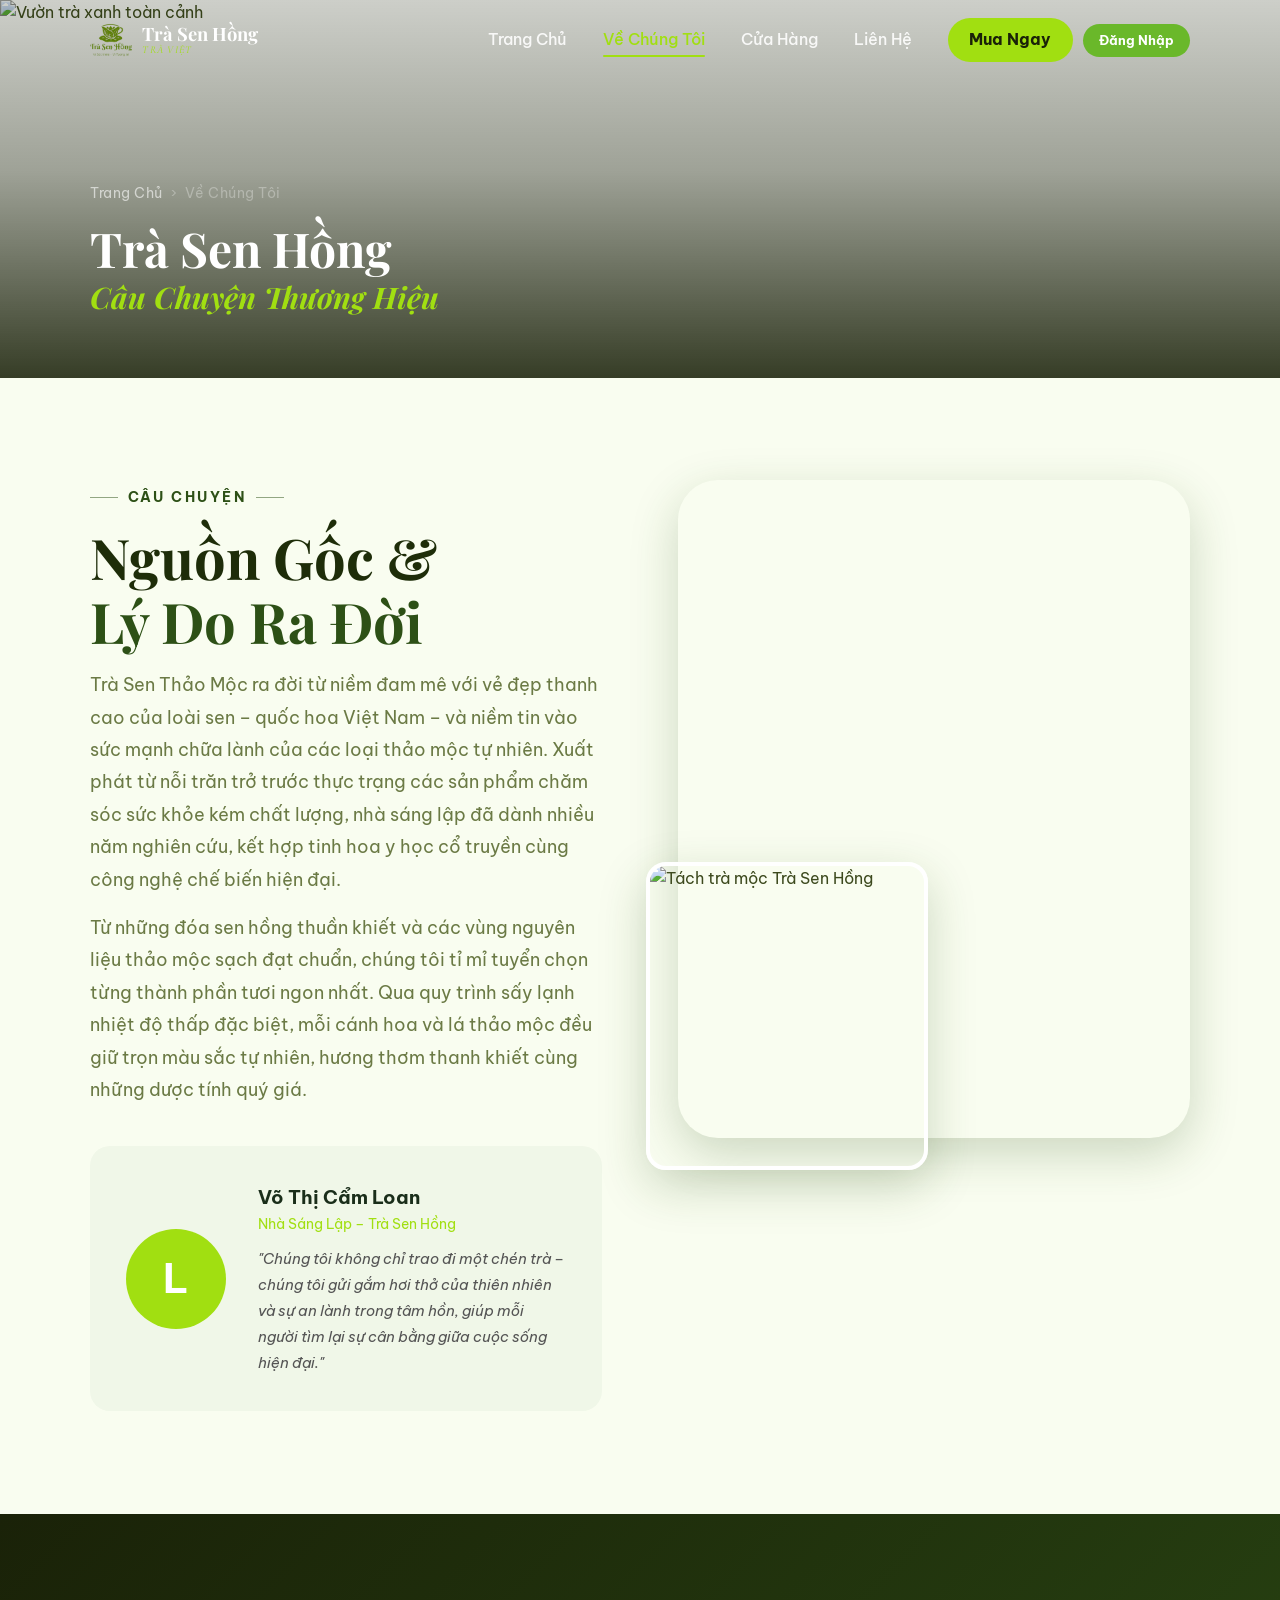
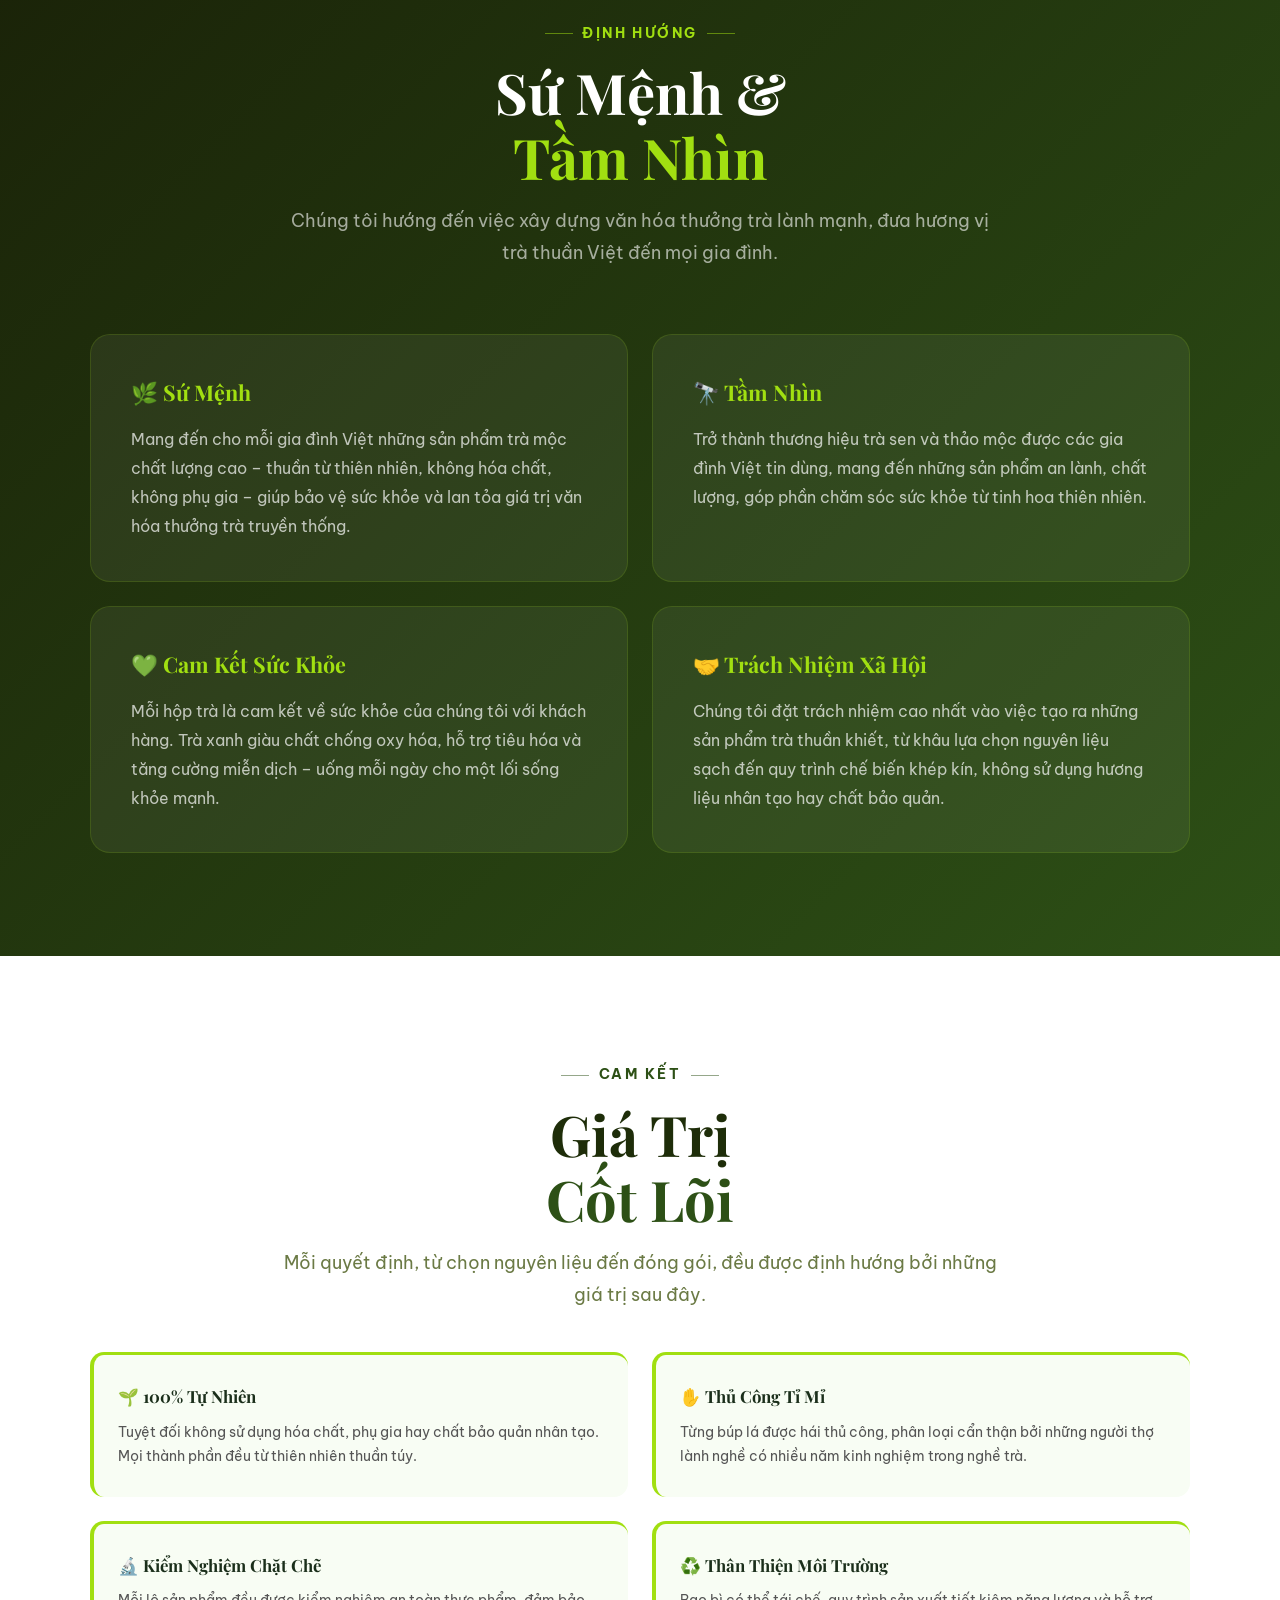
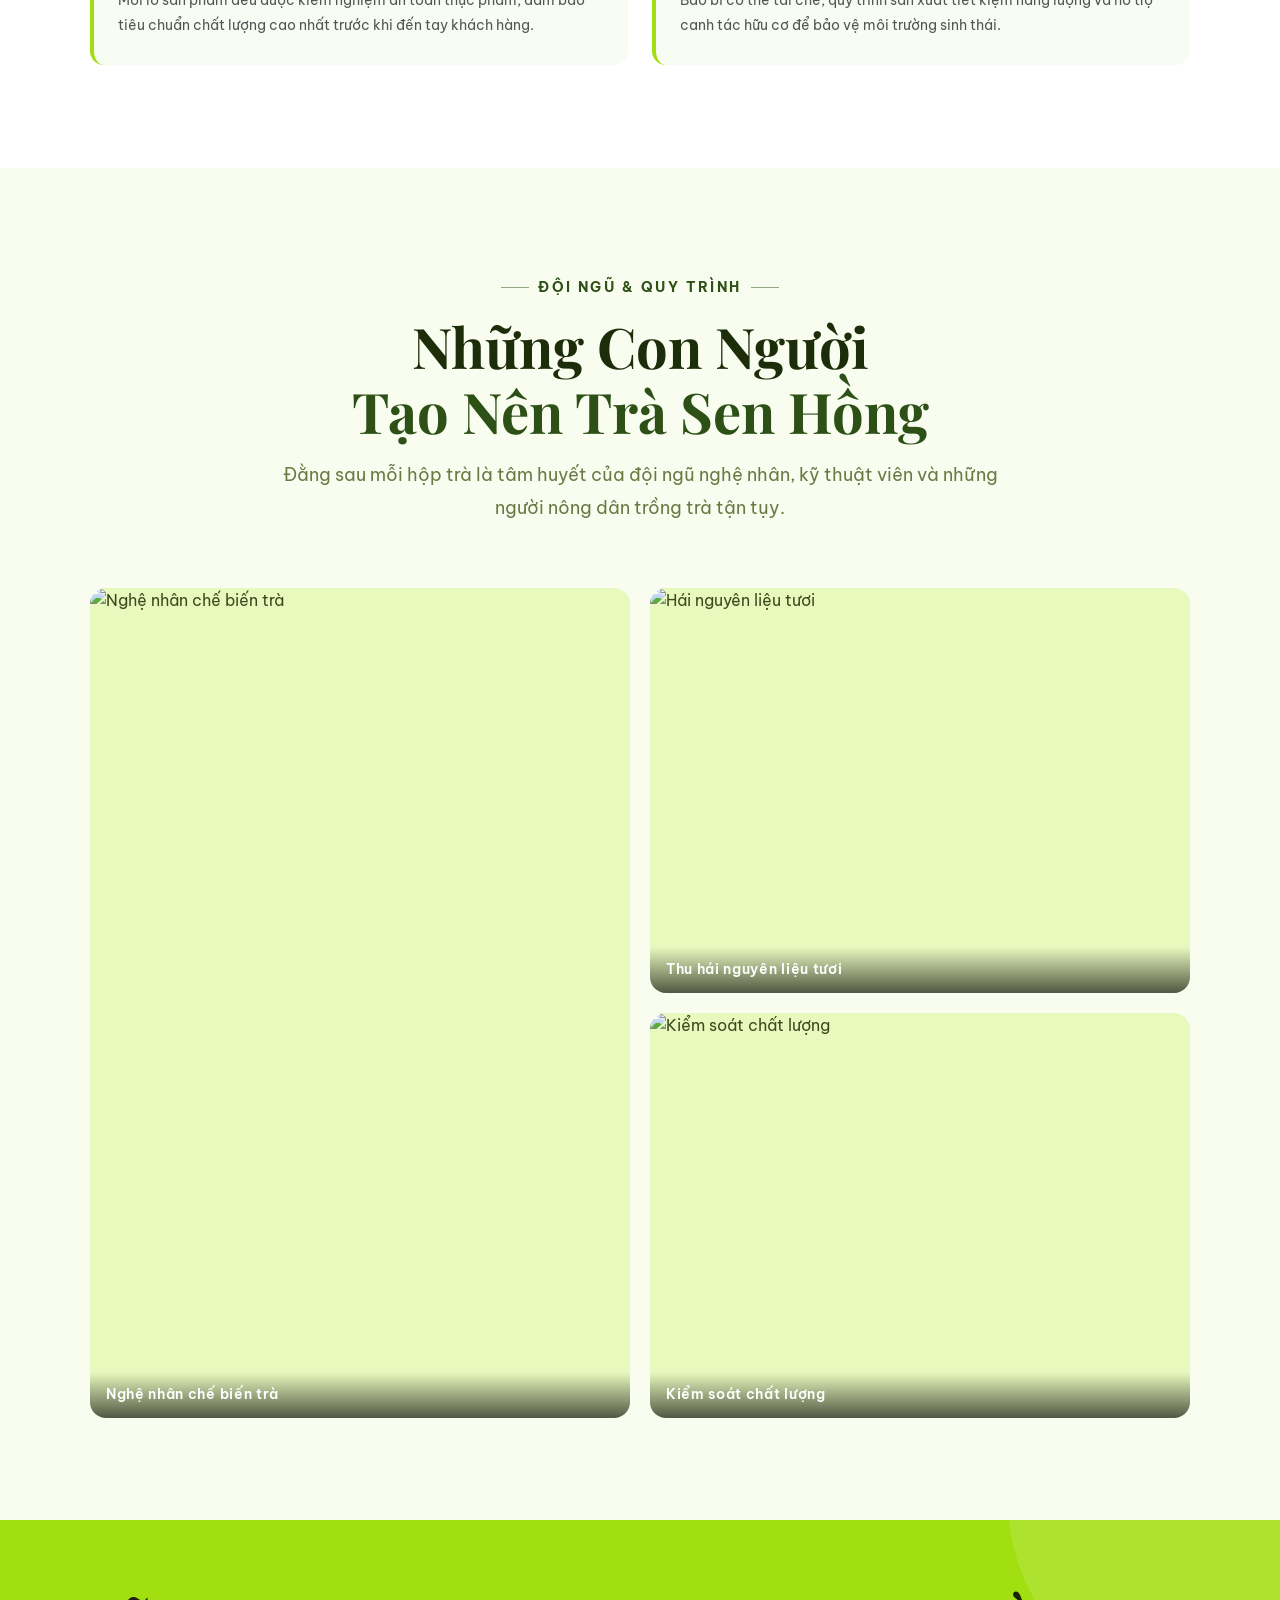
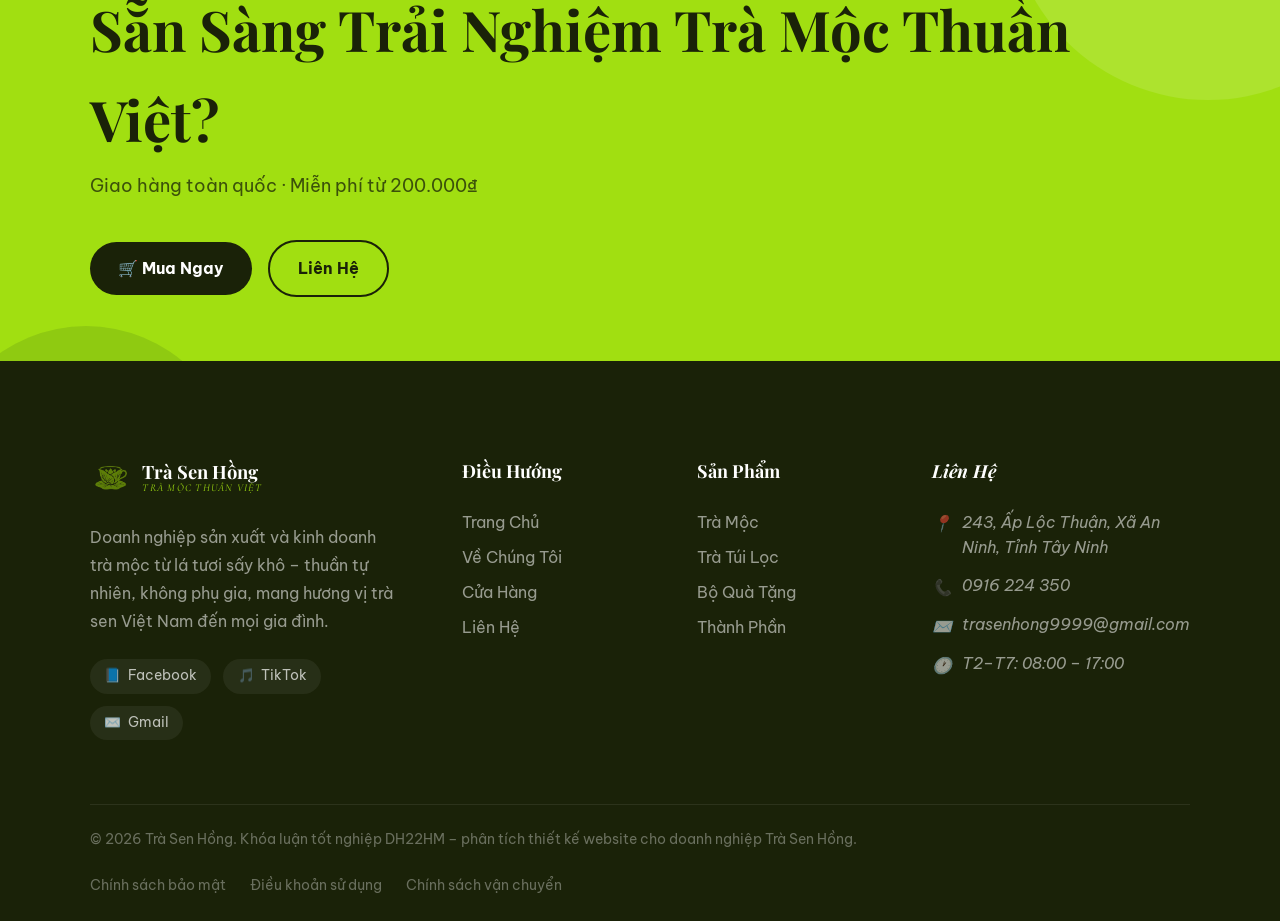
==== commit 54bed235: "remake and ad file" ====
--- a/about.html
+++ b/about.html
@@ -181,6 +181,10 @@
           <a href="shop.html" class="navbar__link navbar__cta ripple-wrap"
             >Mua Ngay</a
           >
+          <div
+            id="navUserArea"
+            style="display: flex; align-items: center; margin-left: 6px"
+          ></div>
         </nav>
         <button
           class="navbar__hamburger"
@@ -208,6 +212,7 @@
           style="color: var(--clr-primary)"
           >🛒 Mua Ngay</a
         >
+        <div id="navUserAreaMobile"></div>
       </nav>
     </header>
 
@@ -625,6 +630,7 @@
       </div>
     </footer>
 
+    <script src="js/auth.js"></script>
     <script src="js/main.js"></script>
     <script src="js/navbar.js"></script>
   </body>
--- a/css/main.css
+++ b/css/main.css
@@ -1,70 +1,79 @@
-@import url('https://fonts.googleapis.com/css2?family=Playfair+Display:ital,wght@0,600;0,700;1,600&family=Be+Vietnam+Pro:wght@400;500;600;700&family=Cormorant+Garamond:ital,wght@1,500;1,600&display=swap');
+@import url("https://fonts.googleapis.com/css2?family=Playfair+Display:ital,wght@0,600;0,700;1,600&family=Be+Vietnam+Pro:wght@400;500;600;700&family=Cormorant+Garamond:ital,wght@1,500;1,600&display=swap");
 
 /* ─── DESIGN TOKENS ──────────────────────────────────────────── */
 :root {
-  --clr-primary:       #a1df11;
-  --clr-primary-dark:  #7ab80d;
+  --clr-primary: #a1df11;
+  --clr-primary-dark: #7ab80d;
   --clr-primary-light: #c8f04a;
   --clr-primary-muted: #e8f9be;
-  --clr-accent:        #2d5016;
-  --clr-accent-mid:    #4a7c1f;
-  --clr-earth:         #8b6914;
-  --clr-earth-light:   #d4a843;
-  --clr-earth-pale:    #fdf6e3;
-  --clr-dark:          #1a2208;
-  --clr-dark-mid:      #2c3d10;
-  --clr-text-dark:     #1e2d09;
-  --clr-text-body:     #3d4a1e;
-  --clr-text-muted:    #6b7a45;
-  --clr-white:         #ffffff;
-  --clr-off-white:     #f9fdf0;
-
-  --font-display: 'Playfair Display', Georgia, serif;
-  --font-body:    'Be Vietnam Pro', sans-serif;
-  --font-accent:  'Cormorant Garamond', Georgia, serif;
-
-  --fs-xs:   clamp(0.75rem,  1.5vw, 0.85rem);
-  --fs-sm:   clamp(0.875rem, 1.8vw, 1rem);
-  --fs-base: clamp(1rem,     2vw,   1.125rem);
-  --fs-md:   clamp(1.125rem, 2.5vw, 1.35rem);
-  --fs-lg:   clamp(1.35rem,  3vw,   1.75rem);
-  --fs-xl:   clamp(1.75rem,  4vw,   2.5rem);
-  --fs-2xl:  clamp(2.2rem,   5vw,   3.5rem);
-  --fs-3xl:  clamp(2.8rem,   6vw,   5rem);
-
-  --space-xs:  0.5rem;
-  --space-sm:  1rem;
-  --space-md:  1.5rem;
-  --space-lg:  2.5rem;
-  --space-xl:  4rem;
+  --clr-accent: #2d5016;
+  --clr-accent-mid: #4a7c1f;
+  --clr-earth: #8b6914;
+  --clr-earth-light: #d4a843;
+  --clr-earth-pale: #fdf6e3;
+  --clr-dark: #1a2208;
+  --clr-dark-mid: #2c3d10;
+  --clr-text-dark: #1e2d09;
+  --clr-text-body: #3d4a1e;
+  --clr-text-muted: #6b7a45;
+  --clr-white: #ffffff;
+  --clr-off-white: #f9fdf0;
+
+  --font-display: "Playfair Display", Georgia, serif;
+  --font-body: "Be Vietnam Pro", sans-serif;
+  --font-accent: "Cormorant Garamond", Georgia, serif;
+
+  --fs-xs: clamp(0.75rem, 1.5vw, 0.85rem);
+  --fs-sm: clamp(0.875rem, 1.8vw, 1rem);
+  --fs-base: clamp(1rem, 2vw, 1.125rem);
+  --fs-md: clamp(1.125rem, 2.5vw, 1.35rem);
+  --fs-lg: clamp(1.35rem, 3vw, 1.75rem);
+  --fs-xl: clamp(1.75rem, 4vw, 2.5rem);
+  --fs-2xl: clamp(2.2rem, 5vw, 3.5rem);
+  --fs-3xl: clamp(2.8rem, 6vw, 5rem);
+
+  --space-xs: 0.5rem;
+  --space-sm: 1rem;
+  --space-md: 1.5rem;
+  --space-lg: 2.5rem;
+  --space-xl: 4rem;
   --space-2xl: 6rem;
   --space-3xl: 9rem;
 
-  --radius-sm:   6px;
-  --radius-md:   12px;
-  --radius-lg:   20px;
-  --radius-xl:   40px;
+  --radius-sm: 6px;
+  --radius-md: 12px;
+  --radius-lg: 20px;
+  --radius-xl: 40px;
   --radius-pill: 999px;
 
-  --shadow-sm:  0 2px 8px rgba(45,80,22,.12);
-  --shadow-md:  0 6px 24px rgba(45,80,22,.18);
-  --shadow-lg:  0 16px 48px rgba(45,80,22,.22);
-  --shadow-glow: 0 0 30px rgba(161,223,17,.35);
-
-  --ease-out:    cubic-bezier(0.25, 0.46, 0.45, 0.94);
+  --shadow-sm: 0 2px 8px rgba(45, 80, 22, 0.12);
+  --shadow-md: 0 6px 24px rgba(45, 80, 22, 0.18);
+  --shadow-lg: 0 16px 48px rgba(45, 80, 22, 0.22);
+  --shadow-glow: 0 0 30px rgba(161, 223, 17, 0.35);
+
+  --ease-out: cubic-bezier(0.25, 0.46, 0.45, 0.94);
   --ease-spring: cubic-bezier(0.34, 1.56, 0.64, 1);
-  --dur-fast:  0.2s;
-  --dur-mid:   0.4s;
-  --dur-slow:  0.7s;
+  --dur-fast: 0.2s;
+  --dur-mid: 0.4s;
+  --dur-slow: 0.7s;
 
   --container-max: 1280px;
-  --nav-height:    80px;
-  --section-pad:   clamp(3rem, 8vw, 7rem);
+  --nav-height: 80px;
+  --section-pad: clamp(3rem, 8vw, 7rem);
 }
 
 /* ─── RESET & BASE ───────────────────────────────────────────── */
-*, *::before, *::after { box-sizing: border-box; margin: 0; padding: 0; }
-html { scroll-behavior: smooth; font-size: 16px; }
+*,
+*::before,
+*::after {
+  box-sizing: border-box;
+  margin: 0;
+  padding: 0;
+}
+html {
+  scroll-behavior: smooth;
+  font-size: 16px;
+}
 body {
   font-family: var(--font-body);
   color: var(--clr-text-body);
@@ -72,11 +81,29 @@
   line-height: 1.6;
   overflow-x: hidden;
 }
-img, video { display: block; max-width: 100%; }
-a { text-decoration: none; color: inherit; }
-button { cursor: pointer; border: none; background: none; font: inherit; }
-ul { list-style: none; }
-input, textarea, select { font: inherit; }
+img,
+video {
+  display: block;
+  max-width: 100%;
+}
+a {
+  text-decoration: none;
+  color: inherit;
+}
+button {
+  cursor: pointer;
+  border: none;
+  background: none;
+  font: inherit;
+}
+ul {
+  list-style: none;
+}
+input,
+textarea,
+select {
+  font: inherit;
+}
 
 .container {
   width: 100%;
@@ -85,8 +112,12 @@
   padding-inline: clamp(1rem, 4vw, 2.5rem);
 }
 
-.section { padding-block: var(--section-pad); }
-.text-center { text-align: center; }
+.section {
+  padding-block: var(--section-pad);
+}
+.text-center {
+  text-align: center;
+}
 
 .section-label {
   display: inline-flex;
@@ -99,8 +130,9 @@
   color: var(--clr-accent);
   margin-bottom: var(--space-sm);
 }
-.section-label::before, .section-label::after {
-  content: '';
+.section-label::before,
+.section-label::after {
+  content: "";
   display: block;
   width: 28px;
   height: 1.5px;
@@ -116,7 +148,9 @@
   line-height: 1.15;
   margin-bottom: var(--space-sm);
 }
-.section-heading span { color: var(--clr-accent); }
+.section-heading span {
+  color: var(--clr-accent);
+}
 .section-subtext {
   font-size: var(--fs-base);
   color: var(--clr-text-muted);
@@ -145,11 +179,11 @@
 .btn-primary:hover {
   background: var(--clr-primary-light);
   transform: translateY(-2px);
-  box-shadow: 0 6px 20px rgba(161,223,17,.4);
+  box-shadow: 0 6px 20px rgba(161, 223, 17, 0.4);
 }
 .btn-outline {
   background: transparent;
-  border: 2px solid rgba(255,255,255,.5);
+  border: 2px solid rgba(255, 255, 255, 0.5);
   color: var(--clr-white);
 }
 .btn-outline:hover {
@@ -168,17 +202,22 @@
 }
 
 /* Ripple */
-.ripple-wrap { overflow: hidden; }
+.ripple-wrap {
+  overflow: hidden;
+}
 .ripple {
   position: absolute;
   border-radius: 50%;
-  background: rgba(255,255,255,.3);
+  background: rgba(255, 255, 255, 0.3);
   transform: scale(0);
-  animation: rippleAnim .6s linear;
+  animation: rippleAnim 0.6s linear;
   pointer-events: none;
 }
 @keyframes rippleAnim {
-  to { transform: scale(4); opacity: 0; }
+  to {
+    transform: scale(4);
+    opacity: 0;
+  }
 }
 
 /* ─── PAGE LOADER ────────────────────────────────────────────── */
@@ -192,9 +231,15 @@
   align-items: center;
   justify-content: center;
   gap: var(--space-md);
-  transition: opacity var(--dur-mid) var(--ease-out), visibility var(--dur-mid);
-}
-.page-loader.hidden { opacity: 0; visibility: hidden; pointer-events: none; }
+  transition:
+    opacity var(--dur-mid) var(--ease-out),
+    visibility var(--dur-mid);
+}
+.page-loader.hidden {
+  opacity: 0;
+  visibility: hidden;
+  pointer-events: none;
+}
 .loader__logo {
   font-family: var(--font-display);
   font-size: var(--fs-xl);
@@ -203,7 +248,7 @@
 .loader__bar-wrap {
   width: 200px;
   height: 3px;
-  background: rgba(255,255,255,.1);
+  background: rgba(255, 255, 255, 0.1);
   border-radius: 2px;
   overflow: hidden;
 }
@@ -214,8 +259,12 @@
   animation: loaderBar 0.8s var(--ease-out) forwards;
 }
 @keyframes loaderBar {
-  from { width: 0; }
-  to   { width: 100%; }
+  from {
+    width: 0;
+  }
+  to {
+    width: 100%;
+  }
 }
 
 /* ─── SCROLL PROGRESS ────────────────────────────────────────── */
@@ -226,7 +275,7 @@
   height: 3px;
   background: var(--clr-primary);
   z-index: 2000;
-  transition: width .1s linear;
+  transition: width 0.1s linear;
 }
 
 /* ─── BACK TO TOP ────────────────────────────────────────────── */
@@ -250,18 +299,32 @@
   align-items: center;
   justify-content: center;
 }
-.back-to-top.visible { opacity: 1; transform: translateY(0); }
-.back-to-top:hover { background: var(--clr-primary-light); transform: translateY(-3px); }
+.back-to-top.visible {
+  opacity: 1;
+  transform: translateY(0);
+}
+.back-to-top:hover {
+  background: var(--clr-primary-light);
+  transform: translateY(-3px);
+}
 
 /* ─── REVEAL ANIMATIONS ──────────────────────────────────────── */
 [data-reveal] {
   opacity: 0;
   transform: translateY(32px);
-  transition: opacity .8s var(--ease-out), transform .8s var(--ease-out);
-}
-[data-reveal="left"]  { transform: translateX(-32px); }
-[data-reveal="right"] { transform: translateX(32px); }
-[data-reveal].revealed, [data-reveal="left"].revealed, [data-reveal="right"].revealed {
+  transition:
+    opacity 0.8s var(--ease-out),
+    transform 0.8s var(--ease-out);
+}
+[data-reveal="left"] {
+  transform: translateX(-32px);
+}
+[data-reveal="right"] {
+  transform: translateX(32px);
+}
+[data-reveal].revealed,
+[data-reveal="left"].revealed,
+[data-reveal="right"].revealed {
   opacity: 1;
   transform: none;
 }
@@ -269,14 +332,29 @@
 .stagger-children > * {
   opacity: 0;
   transform: translateY(24px);
-  transition: opacity .6s var(--ease-out), transform .6s var(--ease-out);
-}
-.stagger-children.revealed > *:nth-child(1) { transition-delay: 0s; }
-.stagger-children.revealed > *:nth-child(2) { transition-delay: .1s; }
-.stagger-children.revealed > *:nth-child(3) { transition-delay: .2s; }
-.stagger-children.revealed > *:nth-child(4) { transition-delay: .3s; }
-.stagger-children.revealed > *:nth-child(5) { transition-delay: .4s; }
-.stagger-children.revealed > * { opacity: 1; transform: none; }
+  transition:
+    opacity 0.6s var(--ease-out),
+    transform 0.6s var(--ease-out);
+}
+.stagger-children.revealed > *:nth-child(1) {
+  transition-delay: 0s;
+}
+.stagger-children.revealed > *:nth-child(2) {
+  transition-delay: 0.1s;
+}
+.stagger-children.revealed > *:nth-child(3) {
+  transition-delay: 0.2s;
+}
+.stagger-children.revealed > *:nth-child(4) {
+  transition-delay: 0.3s;
+}
+.stagger-children.revealed > *:nth-child(5) {
+  transition-delay: 0.4s;
+}
+.stagger-children.revealed > * {
+  opacity: 1;
+  transform: none;
+}
 
 /* Leaf particle */
 .leaf-particle {
@@ -288,31 +366,50 @@
   user-select: none;
 }
 @keyframes leafFall {
-  0%   { transform: translateY(0) rotate(0deg); opacity: .9; }
-  100% { transform: translateY(110vh) rotate(360deg); opacity: 0; }
+  0% {
+    transform: translateY(0) rotate(0deg);
+    opacity: 0.9;
+  }
+  100% {
+    transform: translateY(110vh) rotate(360deg);
+    opacity: 0;
+  }
 }
 
 /* Float animation */
-.float-anim { animation: floatUpDown 4s ease-in-out infinite; }
+.float-anim {
+  animation: floatUpDown 4s ease-in-out infinite;
+}
 @keyframes floatUpDown {
-  0%, 100% { transform: translateY(0); }
-  50%       { transform: translateY(-10px); }
+  0%,
+  100% {
+    transform: translateY(0);
+  }
+  50% {
+    transform: translateY(-10px);
+  }
 }
 
 /* ─── NAVBAR ─────────────────────────────────────────────────── */
 .navbar {
   position: fixed;
-  top: 0; left: 0; right: 0;
+  top: 0;
+  left: 0;
+  right: 0;
   z-index: 1000;
   height: var(--nav-height);
-  transition: background var(--dur-mid) var(--ease-out), box-shadow var(--dur-mid) var(--ease-out);
-}
-.navbar.transparent { background: transparent; }
+  transition:
+    background var(--dur-mid) var(--ease-out),
+    box-shadow var(--dur-mid) var(--ease-out);
+}
+.navbar.transparent {
+  background: transparent;
+}
 .navbar.scrolled {
-  background: rgba(26,34,8,.92);
+  background: rgba(26, 34, 8, 0.92);
   backdrop-filter: blur(16px);
   -webkit-backdrop-filter: blur(16px);
-  box-shadow: 0 2px 24px rgba(0,0,0,.3);
+  box-shadow: 0 2px 24px rgba(0, 0, 0, 0.3);
 }
 .navbar__inner {
   display: flex;
@@ -326,8 +423,16 @@
   gap: 0.65rem;
   z-index: 10;
 }
-.navbar__logo-img { width: 42px; height: 42px; object-fit: contain; }
-.navbar__logo-text { display: flex; flex-direction: column; line-height: 1.1; }
+.navbar__logo-img {
+  width: 42px;
+  height: 42px;
+  object-fit: contain;
+}
+.navbar__logo-text {
+  display: flex;
+  flex-direction: column;
+  line-height: 1.1;
+}
 .navbar__logo-name {
   font-family: var(--font-display);
   font-size: 1.15rem;
@@ -338,7 +443,7 @@
   font-family: var(--font-accent);
   font-size: 0.65rem;
   color: var(--clr-primary);
-  letter-spacing: .12em;
+  letter-spacing: 0.12em;
   text-transform: uppercase;
   font-style: italic;
 }
@@ -352,12 +457,12 @@
   padding: 0.5rem 1rem;
   font-size: var(--fs-sm);
   font-weight: 500;
-  color: rgba(255,255,255,.88);
+  color: rgba(255, 255, 255, 0.88);
   border-radius: var(--radius-sm);
   transition: color var(--dur-fast) var(--ease-out);
 }
 .navbar__link::after {
-  content: '';
+  content: "";
   position: absolute;
   bottom: 4px;
   left: 50%;
@@ -369,9 +474,13 @@
   transition: transform var(--dur-fast) var(--ease-spring);
 }
 .navbar__link:hover,
-.navbar__link.active { color: var(--clr-primary); }
+.navbar__link.active {
+  color: var(--clr-primary);
+}
 .navbar__link:hover::after,
-.navbar__link.active::after { transform: translateX(-50%) scaleX(1); }
+.navbar__link.active::after {
+  transform: translateX(-50%) scaleX(1);
+}
 
 .navbar__cta {
   margin-left: var(--space-sm);
@@ -386,9 +495,11 @@
 .navbar__cta:hover {
   background: var(--clr-primary-light) !important;
   transform: translateY(-1px);
-  box-shadow: 0 4px 16px rgba(161,223,17,.4);
-}
-.navbar__cta::after { display: none !important; }
+  box-shadow: 0 4px 16px rgba(161, 223, 17, 0.4);
+}
+.navbar__cta::after {
+  display: none !important;
+}
 
 .navbar__hamburger {
   display: none;
@@ -401,26 +512,38 @@
   z-index: 10;
   border-radius: var(--radius-sm);
 }
-.navbar__hamburger:hover { background: rgba(255,255,255,.1); }
+.navbar__hamburger:hover {
+  background: rgba(255, 255, 255, 0.1);
+}
 .hamburger-line {
   display: block;
   width: 100%;
   height: 2.5px;
   background: var(--clr-white);
   border-radius: 2px;
-  transition: transform var(--dur-mid) var(--ease-spring), opacity var(--dur-fast), width var(--dur-mid) var(--ease-spring);
+  transition:
+    transform var(--dur-mid) var(--ease-spring),
+    opacity var(--dur-fast),
+    width var(--dur-mid) var(--ease-spring);
   transform-origin: center;
 }
-.navbar__hamburger.open .hamburger-line:nth-child(1) { transform: translateY(7.5px) rotate(45deg); }
-.navbar__hamburger.open .hamburger-line:nth-child(2) { opacity: 0; width: 0; }
-.navbar__hamburger.open .hamburger-line:nth-child(3) { transform: translateY(-7.5px) rotate(-45deg); }
+.navbar__hamburger.open .hamburger-line:nth-child(1) {
+  transform: translateY(7.5px) rotate(45deg);
+}
+.navbar__hamburger.open .hamburger-line:nth-child(2) {
+  opacity: 0;
+  width: 0;
+}
+.navbar__hamburger.open .hamburger-line:nth-child(3) {
+  transform: translateY(-7.5px) rotate(-45deg);
+}
 
 .navbar__drawer {
   display: none;
   position: fixed;
   inset: 0;
   z-index: 999;
-  background: rgba(26,34,8,.97);
+  background: rgba(26, 34, 8, 0.97);
   backdrop-filter: blur(20px);
   flex-direction: column;
   align-items: center;
@@ -430,33 +553,57 @@
   pointer-events: none;
   transition: opacity var(--dur-mid) var(--ease-out);
 }
-.navbar__drawer.open { opacity: 1; pointer-events: all; }
+.navbar__drawer.open {
+  opacity: 1;
+  pointer-events: all;
+}
 .navbar__drawer .navbar__link {
   font-size: var(--fs-xl);
   font-family: var(--font-display);
   padding: var(--space-sm) var(--space-lg);
-  color: rgba(255,255,255,.9);
+  color: rgba(255, 255, 255, 0.9);
   transform: translateY(20px);
   opacity: 0;
-  transition: transform var(--dur-mid) var(--ease-spring), opacity var(--dur-mid) var(--ease-out), color var(--dur-fast);
-}
-.navbar__drawer.open .navbar__link { transform: translateY(0); opacity: 1; }
-.navbar__drawer .navbar__link:nth-child(1) { transition-delay: .05s; }
-.navbar__drawer .navbar__link:nth-child(2) { transition-delay: .10s; }
-.navbar__drawer .navbar__link:nth-child(3) { transition-delay: .15s; }
-.navbar__drawer .navbar__link:nth-child(4) { transition-delay: .20s; }
-.navbar__drawer .navbar__link:nth-child(5) { transition-delay: .25s; }
+  transition:
+    transform var(--dur-mid) var(--ease-spring),
+    opacity var(--dur-mid) var(--ease-out),
+    color var(--dur-fast);
+}
+.navbar__drawer.open .navbar__link {
+  transform: translateY(0);
+  opacity: 1;
+}
+.navbar__drawer .navbar__link:nth-child(1) {
+  transition-delay: 0.05s;
+}
+.navbar__drawer .navbar__link:nth-child(2) {
+  transition-delay: 0.1s;
+}
+.navbar__drawer .navbar__link:nth-child(3) {
+  transition-delay: 0.15s;
+}
+.navbar__drawer .navbar__link:nth-child(4) {
+  transition-delay: 0.2s;
+}
+.navbar__drawer .navbar__link:nth-child(5) {
+  transition-delay: 0.25s;
+}
 
 /* ─── HERO ───────────────────────────────────────────────────── */
 .hero {
   position: relative;
+  height: 100vh;
   height: 100svh;
   min-height: 600px;
   display: flex;
   align-items: center;
   overflow: hidden;
 }
-.hero__video-wrap { position: absolute; inset: 0; z-index: 0; }
+.hero__video-wrap {
+  position: absolute;
+  inset: 0;
+  z-index: 0;
+}
 .hero__video {
   width: 100%;
   height: 100%;
@@ -468,28 +615,37 @@
   position: absolute;
   inset: 0;
   z-index: 1;
-  background: linear-gradient(to bottom, rgba(26,34,8,.35) 0%, rgba(26,34,8,.55) 50%, rgba(26,34,8,.80) 100%);
+  background: linear-gradient(
+    to bottom,
+    rgba(26, 34, 8, 0.35) 0%,
+    rgba(26, 34, 8, 0.55) 50%,
+    rgba(26, 34, 8, 0.8) 100%
+  );
 }
 .hero__overlay::after {
-  content: '';
+  content: "";
   position: absolute;
   inset: 0;
   background-image: url("data:image/svg+xml,%3Csvg width='60' height='60' viewBox='0 0 60 60' xmlns='http://www.w3.org/2000/svg'%3E%3Cg fill='%23a1df11' fill-opacity='0.04'%3E%3Ccircle cx='30' cy='30' r='1'/%3E%3C/g%3E%3C/svg%3E");
   pointer-events: none;
 }
-.hero__content { position: relative; z-index: 2; max-width: 800px; }
+.hero__content {
+  position: relative;
+  z-index: 2;
+  max-width: 800px;
+}
 .hero__eyebrow {
   display: inline-flex;
   align-items: center;
   gap: 0.75rem;
   font-size: var(--fs-xs);
   font-weight: 600;
-  letter-spacing: .2em;
+  letter-spacing: 0.2em;
   text-transform: uppercase;
   color: var(--clr-primary);
   margin-bottom: var(--space-md);
   opacity: 0;
-  animation: fadeSlideUp .8s var(--ease-out) .3s forwards;
+  animation: fadeSlideUp 0.8s var(--ease-out) 0.3s forwards;
 }
 .hero__eyebrow-line {
   display: block;
@@ -506,17 +662,21 @@
   line-height: 1.1;
   margin-bottom: var(--space-md);
   opacity: 0;
-  animation: fadeSlideUp .9s var(--ease-out) .5s forwards;
-}
-.hero__title em { font-style: italic; color: var(--clr-primary); display: block; }
+  animation: fadeSlideUp 0.9s var(--ease-out) 0.5s forwards;
+}
+.hero__title em {
+  font-style: italic;
+  color: var(--clr-primary);
+  display: block;
+}
 .hero__desc {
   font-size: var(--fs-md);
-  color: rgba(255,255,255,.82);
+  color: rgba(255, 255, 255, 0.82);
   max-width: 52ch;
   line-height: 1.8;
   margin-bottom: var(--space-lg);
   opacity: 0;
-  animation: fadeSlideUp .9s var(--ease-out) .7s forwards;
+  animation: fadeSlideUp 0.9s var(--ease-out) 0.7s forwards;
 }
 .hero__actions {
   display: flex;
@@ -524,7 +684,7 @@
   gap: var(--space-sm);
   flex-wrap: wrap;
   opacity: 0;
-  animation: fadeSlideUp .9s var(--ease-out) .9s forwards;
+  animation: fadeSlideUp 0.9s var(--ease-out) 0.9s forwards;
 }
 .hero__scroll-cue {
   position: absolute;
@@ -536,16 +696,16 @@
   flex-direction: column;
   align-items: center;
   gap: 0.5rem;
-  color: rgba(255,255,255,.6);
+  color: rgba(255, 255, 255, 0.6);
   font-size: var(--fs-xs);
-  letter-spacing: .1em;
+  letter-spacing: 0.1em;
   text-transform: uppercase;
   animation: fadeSlideUp 1s var(--ease-out) 1.2s both;
 }
 .hero__scroll-mouse {
   width: 22px;
   height: 36px;
-  border: 2px solid rgba(255,255,255,.4);
+  border: 2px solid rgba(255, 255, 255, 0.4);
   border-radius: 12px;
   position: relative;
   display: flex;
@@ -553,7 +713,7 @@
   padding-top: 6px;
 }
 .hero__scroll-mouse::before {
-  content: '';
+  content: "";
   display: block;
   width: 3px;
   height: 6px;
@@ -570,16 +730,16 @@
   flex-direction: column;
   gap: var(--space-sm);
   opacity: 0;
-  animation: fadeSlideUp .9s var(--ease-out) 1.1s forwards;
+  animation: fadeSlideUp 0.9s var(--ease-out) 1.1s forwards;
 }
 .hero__badge {
   display: flex;
   align-items: center;
   gap: 0.75rem;
   padding: 0.75rem 1.25rem;
-  background: rgba(255,255,255,.08);
+  background: rgba(255, 255, 255, 0.08);
   backdrop-filter: blur(12px);
-  border: 1px solid rgba(161,223,17,.2);
+  border: 1px solid rgba(161, 223, 17, 0.2);
   border-radius: var(--radius-lg);
   color: var(--clr-white);
 }
@@ -591,7 +751,7 @@
 }
 .hero__badge-label {
   font-size: var(--fs-xs);
-  color: rgba(255,255,255,.7);
+  color: rgba(255, 255, 255, 0.7);
 }
 
 /* ─── PAGE HERO BANNER (subpages) ────────────────────────────── */
@@ -602,7 +762,11 @@
   align-items: flex-end;
   overflow: hidden;
 }
-.page-hero__bg { position: absolute; inset: 0; z-index: 0; }
+.page-hero__bg {
+  position: absolute;
+  inset: 0;
+  z-index: 0;
+}
 .page-hero__bg img {
   width: 100%;
   height: 100%;
@@ -611,10 +775,15 @@
   animation: heroVideoZoom 10s ease-out forwards;
 }
 .page-hero__bg::after {
-  content: '';
+  content: "";
   position: absolute;
   inset: 0;
-  background: linear-gradient(to top, rgba(26,34,8,.88) 0%, rgba(26,34,8,.42) 55%, rgba(26,34,8,.22) 100%);
+  background: linear-gradient(
+    to top,
+    rgba(26, 34, 8, 0.88) 0%,
+    rgba(26, 34, 8, 0.42) 55%,
+    rgba(26, 34, 8, 0.22) 100%
+  );
 }
 .page-hero__content {
   position: relative;
@@ -627,13 +796,20 @@
   align-items: center;
   gap: 0.5rem;
   font-size: var(--fs-xs);
-  color: rgba(255,255,255,.6);
+  color: rgba(255, 255, 255, 0.6);
   margin-bottom: var(--space-sm);
-  letter-spacing: .04em;
-}
-.page-hero__breadcrumb a { color: rgba(255,255,255,.6); transition: color var(--dur-fast); }
-.page-hero__breadcrumb a:hover { color: var(--clr-primary); }
-.page-hero__breadcrumb span { color: rgba(255,255,255,.3); }
+  letter-spacing: 0.04em;
+}
+.page-hero__breadcrumb a {
+  color: rgba(255, 255, 255, 0.6);
+  transition: color var(--dur-fast);
+}
+.page-hero__breadcrumb a:hover {
+  color: var(--clr-primary);
+}
+.page-hero__breadcrumb span {
+  color: rgba(255, 255, 255, 0.3);
+}
 .page-hero__title {
   font-family: var(--font-display);
   font-size: clamp(1.8rem, 4vw, 3rem);
@@ -641,18 +817,21 @@
   font-weight: 700;
   line-height: 1.15;
   opacity: 0;
-  animation: fadeSlideUp .8s var(--ease-out) .2s forwards;
+  animation: fadeSlideUp 0.8s var(--ease-out) 0.2s forwards;
 }
 .page-hero__title em {
   display: block;
   font-style: italic;
   color: var(--clr-primary);
-  font-size: .62em;
-  margin-top: .25rem;
+  font-size: 0.62em;
+  margin-top: 0.25rem;
 }
 
 /* ─── ABOUT SECTION ──────────────────────────────────────────── */
-.about { background: var(--clr-off-white); overflow: hidden; }
+.about {
+  background: var(--clr-off-white);
+  overflow: hidden;
+}
 .about__inner {
   display: grid;
   grid-template-columns: 1fr 1fr;
@@ -672,9 +851,11 @@
   object-fit: cover;
   transition: transform var(--dur-slow) var(--ease-out);
 }
-.about__image-wrap:hover img { transform: scale(1.04); }
+.about__image-wrap:hover img {
+  transform: scale(1.04);
+}
 .about__image-wrap::before {
-  content: '';
+  content: "";
   position: absolute;
   inset: -12px;
   border: 2px solid var(--clr-primary);
@@ -700,8 +881,17 @@
   line-height: 1;
   font-weight: 700;
 }
-.about__image-badge span { font-size: var(--fs-xs); font-weight: 600; letter-spacing: .05em; }
-.about__desc { font-size: var(--fs-base); color: var(--clr-text-body); line-height: 1.85; margin-bottom: var(--space-lg); }
+.about__image-badge span {
+  font-size: var(--fs-xs);
+  font-weight: 600;
+  letter-spacing: 0.05em;
+}
+.about__desc {
+  font-size: var(--fs-base);
+  color: var(--clr-text-body);
+  line-height: 1.85;
+  margin-bottom: var(--space-lg);
+}
 .about__values {
   display: grid;
   grid-template-columns: 1fr 1fr;
@@ -722,21 +912,32 @@
   font-size: var(--fs-sm);
   font-weight: 700;
   color: var(--clr-accent);
-  margin-bottom: .15rem;
-}
-.about__value-text span { font-size: var(--fs-xs); color: var(--clr-text-muted); }
+  margin-bottom: 0.15rem;
+}
+.about__value-text span {
+  font-size: var(--fs-xs);
+  color: var(--clr-text-muted);
+}
 
 /* ─── STATS ──────────────────────────────────────────────────── */
 .stats {
-  background: linear-gradient(135deg, var(--clr-accent) 0%, var(--clr-dark) 100%);
+  background: linear-gradient(
+    135deg,
+    var(--clr-accent) 0%,
+    var(--clr-dark) 100%
+  );
   position: relative;
   overflow: hidden;
 }
 .stats::before {
-  content: '';
+  content: "";
   position: absolute;
   inset: 0;
-  background: radial-gradient(ellipse at 30% 50%, rgba(161,223,17,.12) 0%, transparent 60%);
+  background: radial-gradient(
+    ellipse at 30% 50%,
+    rgba(161, 223, 17, 0.12) 0%,
+    transparent 60%
+  );
 }
 .stats__grid {
   display: grid;
@@ -750,11 +951,13 @@
   position: relative;
 }
 .stats__item:not(:last-child)::after {
-  content: '';
-  position: absolute;
-  top: 20%; right: 0;
-  width: 1px; height: 60%;
-  background: rgba(255,255,255,.15);
+  content: "";
+  position: absolute;
+  top: 20%;
+  right: 0;
+  width: 1px;
+  height: 60%;
+  background: rgba(255, 255, 255, 0.15);
 }
 .stats__number {
   font-family: var(--font-display);
@@ -762,10 +965,17 @@
   font-weight: 700;
   color: var(--clr-primary);
   line-height: 1;
-  margin-bottom: .35rem;
-}
-.stats__unit { font-size: var(--fs-xl); color: var(--clr-primary-light); }
-.stats__label { font-size: var(--fs-sm); color: rgba(255,255,255,.65); letter-spacing: .04em; }
+  margin-bottom: 0.35rem;
+}
+.stats__unit {
+  font-size: var(--fs-xl);
+  color: var(--clr-primary-light);
+}
+.stats__label {
+  font-size: var(--fs-sm);
+  color: rgba(255, 255, 255, 0.65);
+  letter-spacing: 0.04em;
+}
 
 /* ─── PRODUCTS SLIDER ────────────────────────────────────────── */
 .products {
@@ -774,19 +984,35 @@
   position: relative;
 }
 .products::before {
-  content: '';
-  position: absolute;
-  top: -80px; left: 0; right: 0;
+  content: "";
+  position: absolute;
+  top: -80px;
+  left: 0;
+  right: 0;
   height: 80px;
   background: var(--clr-off-white);
   clip-path: ellipse(55% 100% at 50% 0%);
 }
-.products__header { margin-bottom: var(--space-xl); }
-.products__header .section-label { color: var(--clr-primary); }
-.products__header .section-heading { color: var(--clr-white); }
-.slider { position: relative; }
-.slider__track-wrap { overflow: hidden; border-radius: var(--radius-xl); }
-.slider__track { display: flex; transition: transform .55s var(--ease-out); }
+.products__header {
+  margin-bottom: var(--space-xl);
+}
+.products__header .section-label {
+  color: var(--clr-primary);
+}
+.products__header .section-heading {
+  color: var(--clr-white);
+}
+.slider {
+  position: relative;
+}
+.slider__track-wrap {
+  overflow: hidden;
+  border-radius: var(--radius-xl);
+}
+.slider__track {
+  display: flex;
+  transition: transform 0.55s var(--ease-out);
+}
 .product-card {
   flex: 0 0 100%;
   display: grid;
@@ -799,20 +1025,24 @@
   border-radius: var(--radius-xl) 0 0 var(--radius-xl);
 }
 .product-card__image-wrap img {
-  width: 100%; height: 100%;
+  width: 100%;
+  height: 100%;
   object-fit: cover;
   transition: transform var(--dur-slow) var(--ease-out);
 }
-.product-card:hover .product-card__image-wrap img { transform: scale(1.06); }
+.product-card:hover .product-card__image-wrap img {
+  transform: scale(1.06);
+}
 .product-card__tag {
   position: absolute;
-  top: 1.25rem; left: 1.25rem;
-  padding: .35rem .9rem;
+  top: 1.25rem;
+  left: 1.25rem;
+  padding: 0.35rem 0.9rem;
   background: var(--clr-primary);
   color: var(--clr-dark);
   font-size: var(--fs-xs);
   font-weight: 700;
-  letter-spacing: .08em;
+  letter-spacing: 0.08em;
   text-transform: uppercase;
   border-radius: var(--radius-pill);
 }
@@ -828,7 +1058,7 @@
 .product-card__category {
   font-size: var(--fs-xs);
   font-weight: 600;
-  letter-spacing: .15em;
+  letter-spacing: 0.15em;
   text-transform: uppercase;
   color: var(--clr-primary);
 }
@@ -844,17 +1074,37 @@
   font-size: var(--fs-md);
   color: var(--clr-earth-light);
 }
-.product-card__desc { font-size: var(--fs-sm); color: rgba(255,255,255,.65); line-height: 1.75; }
-.product-card__specs { display: flex; gap: var(--space-md); flex-wrap: wrap; }
-.product-card__spec { display: flex; flex-direction: column; gap: .1rem; }
-.product-card__spec-label { font-size: var(--fs-xs); color: rgba(255,255,255,.45); letter-spacing: .06em; }
-.product-card__spec-value { font-size: var(--fs-sm); font-weight: 600; color: var(--clr-primary-light); }
+.product-card__desc {
+  font-size: var(--fs-sm);
+  color: rgba(255, 255, 255, 0.65);
+  line-height: 1.75;
+}
+.product-card__specs {
+  display: flex;
+  gap: var(--space-md);
+  flex-wrap: wrap;
+}
+.product-card__spec {
+  display: flex;
+  flex-direction: column;
+  gap: 0.1rem;
+}
+.product-card__spec-label {
+  font-size: var(--fs-xs);
+  color: rgba(255, 255, 255, 0.45);
+  letter-spacing: 0.06em;
+}
+.product-card__spec-value {
+  font-size: var(--fs-sm);
+  font-weight: 600;
+  color: var(--clr-primary-light);
+}
 .product-card__price-row {
   display: flex;
   align-items: center;
   gap: var(--space-sm);
   padding-top: var(--space-xs);
-  border-top: 1px solid rgba(255,255,255,.1);
+  border-top: 1px solid rgba(255, 255, 255, 0.1);
 }
 .product-card__price {
   font-family: var(--font-display);
@@ -862,8 +1112,15 @@
   font-weight: 700;
   color: var(--clr-primary);
 }
-.product-card__price-unit { font-size: var(--fs-xs); color: rgba(255,255,255,.5); }
-.product-card__actions { display: flex; gap: var(--space-xs); flex-wrap: wrap; }
+.product-card__price-unit {
+  font-size: var(--fs-xs);
+  color: rgba(255, 255, 255, 0.5);
+}
+.product-card__actions {
+  display: flex;
+  gap: var(--space-xs);
+  flex-wrap: wrap;
+}
 .slider__controls {
   display: flex;
   align-items: center;
@@ -872,9 +1129,10 @@
   margin-top: var(--space-lg);
 }
 .slider__btn {
-  width: 48px; height: 48px;
+  width: 48px;
+  height: 48px;
   border-radius: 50%;
-  border: 2px solid rgba(161,223,17,.35);
+  border: 2px solid rgba(161, 223, 17, 0.35);
   color: var(--clr-primary);
   display: flex;
   align-items: center;
@@ -888,20 +1146,36 @@
   border-color: var(--clr-primary);
   transform: scale(1.1);
 }
-.slider__btn:disabled { opacity: .3; cursor: not-allowed; transform: none; }
-.slider__dots { display: flex; gap: .5rem; align-items: center; }
+.slider__btn:disabled {
+  opacity: 0.3;
+  cursor: not-allowed;
+  transform: none;
+}
+.slider__dots {
+  display: flex;
+  gap: 0.5rem;
+  align-items: center;
+}
 .slider__dot {
-  width: 8px; height: 8px;
+  width: 8px;
+  height: 8px;
   border-radius: 50%;
-  background: rgba(255,255,255,.25);
+  background: rgba(255, 255, 255, 0.25);
   transition: all var(--dur-fast) var(--ease-spring);
   cursor: pointer;
   border: none;
 }
-.slider__dot.active { background: var(--clr-primary); width: 24px; border-radius: 4px; }
+.slider__dot.active {
+  background: var(--clr-primary);
+  width: 24px;
+  border-radius: 4px;
+}
 
 /* ─── PROCESS ────────────────────────────────────────────────── */
-.process { background: var(--clr-primary-muted); overflow: hidden; }
+.process {
+  background: var(--clr-primary-muted);
+  overflow: hidden;
+}
 .process__steps {
   display: grid;
   grid-template-columns: repeat(4, 1fr);
@@ -910,12 +1184,18 @@
   position: relative;
 }
 .process__steps::before {
-  content: '';
+  content: "";
   position: absolute;
   top: 2.5rem;
-  left: 10%; right: 10%;
+  left: 10%;
+  right: 10%;
   height: 2px;
-  background: linear-gradient(to right, transparent, var(--clr-primary), transparent);
+  background: linear-gradient(
+    to right,
+    transparent,
+    var(--clr-primary),
+    transparent
+  );
 }
 .process__step {
   display: flex;
@@ -929,12 +1209,18 @@
   background: var(--clr-white);
   border-radius: var(--radius-lg);
   box-shadow: var(--shadow-sm);
-  transition: transform var(--dur-mid) var(--ease-spring), box-shadow var(--dur-mid) var(--ease-out);
-}
-.process__step:hover { transform: translateY(-6px); box-shadow: var(--shadow-md); }
+  transition:
+    transform var(--dur-mid) var(--ease-spring),
+    box-shadow var(--dur-mid) var(--ease-out);
+}
+.process__step:hover {
+  transform: translateY(-6px);
+  box-shadow: var(--shadow-md);
+}
 .process__step-num {
   position: absolute;
-  top: -.5rem; right: 1rem;
+  top: -0.5rem;
+  right: 1rem;
   font-family: var(--font-display);
   font-size: 3rem;
   font-weight: 700;
@@ -948,10 +1234,17 @@
   font-weight: 700;
   color: var(--clr-accent);
 }
-.process__step-desc { font-size: var(--fs-sm); color: var(--clr-text-muted); line-height: 1.65; }
+.process__step-desc {
+  font-size: var(--fs-sm);
+  color: var(--clr-text-muted);
+  line-height: 1.65;
+}
 
 /* ─── TESTIMONIALS ───────────────────────────────────────────── */
-.testimonials { background: var(--clr-white); overflow: hidden; }
+.testimonials {
+  background: var(--clr-white);
+  overflow: hidden;
+}
 .testimonial-grid {
   display: grid;
   grid-template-columns: repeat(3, 1fr);
@@ -962,14 +1255,24 @@
   background: var(--clr-off-white);
   border-radius: var(--radius-lg);
   padding: var(--space-lg);
-  border: 1px solid rgba(161,223,17,.15);
+  border: 1px solid rgba(161, 223, 17, 0.15);
   display: flex;
   flex-direction: column;
   gap: var(--space-sm);
-  transition: transform var(--dur-mid) var(--ease-spring), box-shadow var(--dur-mid) var(--ease-out), border-color var(--dur-fast);
-}
-.testimonial-card:hover { transform: translateY(-4px); box-shadow: var(--shadow-md); border-color: var(--clr-primary); }
-.testimonial-card__stars { color: var(--clr-earth-light); font-size: 1rem; }
+  transition:
+    transform var(--dur-mid) var(--ease-spring),
+    box-shadow var(--dur-mid) var(--ease-out),
+    border-color var(--dur-fast);
+}
+.testimonial-card:hover {
+  transform: translateY(-4px);
+  box-shadow: var(--shadow-md);
+  border-color: var(--clr-primary);
+}
+.testimonial-card__stars {
+  color: var(--clr-earth-light);
+  font-size: 1rem;
+}
 .testimonial-card__text {
   font-family: var(--font-accent);
   font-size: var(--fs-md);
@@ -982,19 +1285,20 @@
   content: '"';
   font-size: 3rem;
   color: var(--clr-primary);
-  line-height: .5;
+  line-height: 0.5;
   display: block;
-  margin-bottom: .5rem;
+  margin-bottom: 0.5rem;
 }
 .testimonial-card__author {
   display: flex;
   align-items: center;
-  gap: .75rem;
+  gap: 0.75rem;
   padding-top: var(--space-sm);
-  border-top: 1px solid rgba(161,223,17,.2);
+  border-top: 1px solid rgba(161, 223, 17, 0.2);
 }
 .testimonial-card__avatar {
-  width: 44px; height: 44px;
+  width: 44px;
+  height: 44px;
   border-radius: 50%;
   background: var(--clr-primary-muted);
   display: flex;
@@ -1003,8 +1307,16 @@
   font-size: 1.2rem;
   flex-shrink: 0;
 }
-.testimonial-card__author-info strong { display: block; font-size: var(--fs-sm); font-weight: 700; color: var(--clr-text-dark); }
-.testimonial-card__author-info span { font-size: var(--fs-xs); color: var(--clr-text-muted); }
+.testimonial-card__author-info strong {
+  display: block;
+  font-size: var(--fs-sm);
+  font-weight: 700;
+  color: var(--clr-text-dark);
+}
+.testimonial-card__author-info span {
+  font-size: var(--fs-xs);
+  color: var(--clr-text-muted);
+}
 
 /* ─── CTA BANNER ─────────────────────────────────────────────── */
 .cta-banner {
@@ -1014,20 +1326,24 @@
   padding-block: var(--space-xl);
 }
 .cta-banner::before {
-  content: '';
-  position: absolute;
-  top: -50%; right: -10%;
-  width: 400px; height: 400px;
+  content: "";
+  position: absolute;
+  top: -50%;
+  right: -10%;
+  width: 400px;
+  height: 400px;
   border-radius: 50%;
-  background: rgba(255,255,255,.12);
+  background: rgba(255, 255, 255, 0.12);
 }
 .cta-banner::after {
-  content: '';
-  position: absolute;
-  bottom: -60%; left: -5%;
-  width: 300px; height: 300px;
+  content: "";
+  position: absolute;
+  bottom: -60%;
+  left: -5%;
+  width: 300px;
+  height: 300px;
   border-radius: 50%;
-  background: rgba(45,80,22,.15);
+  background: rgba(45, 80, 22, 0.15);
 }
 .cta-banner__inner {
   position: relative;
@@ -1044,13 +1360,22 @@
   color: var(--clr-dark);
   max-width: 36ch;
 }
-.cta-banner__desc { font-size: var(--fs-base); color: rgba(26,34,8,.75); margin-top: .5rem; }
-.cta-banner__actions { display: flex; gap: var(--space-sm); align-items: center; flex-shrink: 0; }
+.cta-banner__desc {
+  font-size: var(--fs-base);
+  color: rgba(26, 34, 8, 0.75);
+  margin-top: 0.5rem;
+}
+.cta-banner__actions {
+  display: flex;
+  gap: var(--space-sm);
+  align-items: center;
+  flex-shrink: 0;
+}
 
 /* ─── FOOTER ─────────────────────────────────────────────────── */
 .footer {
   background: var(--clr-dark);
-  color: rgba(255,255,255,.7);
+  color: rgba(255, 255, 255, 0.7);
   padding-top: var(--space-2xl);
 }
 .footer__grid {
@@ -1058,33 +1383,37 @@
   grid-template-columns: 1.8fr 1fr 1fr 1.2fr;
   gap: var(--space-xl);
   padding-bottom: var(--space-xl);
-  border-bottom: 1px solid rgba(255,255,255,.08);
+  border-bottom: 1px solid rgba(255, 255, 255, 0.08);
 }
 .footer__tagline {
   font-size: var(--fs-sm);
   line-height: 1.75;
-  color: rgba(255,255,255,.55);
+  color: rgba(255, 255, 255, 0.55);
   margin-top: var(--space-md);
   max-width: 36ch;
 }
 .footer__socials {
   display: flex;
   flex-wrap: wrap;
-  gap: .75rem;
+  gap: 0.75rem;
   margin-top: var(--space-md);
 }
 .footer__social-link {
   display: inline-flex;
   align-items: center;
-  gap: .4rem;
-  padding: .4rem .9rem;
-  background: rgba(255,255,255,.06);
+  gap: 0.4rem;
+  padding: 0.4rem 0.9rem;
+  background: rgba(255, 255, 255, 0.06);
   border-radius: var(--radius-pill);
   font-size: var(--fs-xs);
-  color: rgba(255,255,255,.7);
+  color: rgba(255, 255, 255, 0.7);
   transition: all var(--dur-fast) var(--ease-out);
 }
-.footer__social-link:hover { background: var(--clr-primary); color: var(--clr-dark); transform: translateY(-2px); }
+.footer__social-link:hover {
+  background: var(--clr-primary);
+  color: var(--clr-dark);
+  transform: translateY(-2px);
+}
 .footer__col-title {
   font-family: var(--font-display);
   font-size: var(--fs-base);
@@ -1092,17 +1421,40 @@
   color: var(--clr-white);
   margin-bottom: var(--space-md);
 }
-.footer__links { display: flex; flex-direction: column; gap: .6rem; }
+.footer__links {
+  display: flex;
+  flex-direction: column;
+  gap: 0.6rem;
+}
 .footer__link {
   font-size: var(--fs-sm);
-  color: rgba(255,255,255,.55);
-  transition: color var(--dur-fast), transform var(--dur-fast);
+  color: rgba(255, 255, 255, 0.55);
+  transition:
+    color var(--dur-fast),
+    transform var(--dur-fast);
   display: inline-block;
 }
-.footer__link:hover { color: var(--clr-primary); transform: translateX(4px); }
-.footer__contact-items { display: flex; flex-direction: column; gap: .75rem; }
-.footer__contact-item { display: flex; align-items: flex-start; gap: .6rem; font-size: var(--fs-sm); color: rgba(255,255,255,.55); }
-.footer__contact-icon { font-size: 1rem; flex-shrink: 0; margin-top: .1rem; }
+.footer__link:hover {
+  color: var(--clr-primary);
+  transform: translateX(4px);
+}
+.footer__contact-items {
+  display: flex;
+  flex-direction: column;
+  gap: 0.75rem;
+}
+.footer__contact-item {
+  display: flex;
+  align-items: flex-start;
+  gap: 0.6rem;
+  font-size: var(--fs-sm);
+  color: rgba(255, 255, 255, 0.55);
+}
+.footer__contact-icon {
+  font-size: 1rem;
+  flex-shrink: 0;
+  margin-top: 0.1rem;
+}
 .footer__bottom {
   display: flex;
   align-items: center;
@@ -1111,139 +1463,349 @@
   flex-wrap: wrap;
   padding-block: var(--space-md);
 }
-.footer__copy { font-size: var(--fs-xs); color: rgba(255,255,255,.35); }
-.footer__copy a { color: rgba(255,255,255,.35); }
-.footer__copy a:hover { color: var(--clr-primary); }
-.footer__legal { display: flex; gap: var(--space-md); flex-wrap: wrap; }
-.footer__legal a { font-size: var(--fs-xs); color: rgba(255,255,255,.35); transition: color var(--dur-fast); }
-.footer__legal a:hover { color: var(--clr-primary); }
+.footer__copy {
+  font-size: var(--fs-xs);
+  color: rgba(255, 255, 255, 0.35);
+}
+.footer__copy a {
+  color: rgba(255, 255, 255, 0.35);
+}
+.footer__copy a:hover {
+  color: var(--clr-primary);
+}
+.footer__legal {
+  display: flex;
+  gap: var(--space-md);
+  flex-wrap: wrap;
+}
+.footer__legal a {
+  font-size: var(--fs-xs);
+  color: rgba(255, 255, 255, 0.35);
+  transition: color var(--dur-fast);
+}
+.footer__legal a:hover {
+  color: var(--clr-primary);
+}
 
 /* ─── KEYFRAMES ──────────────────────────────────────────────── */
 @keyframes heroVideoZoom {
-  from { transform: scale(1.05); }
-  to   { transform: scale(1); }
+  from {
+    transform: scale(1.05);
+  }
+  to {
+    transform: scale(1);
+  }
 }
 @keyframes fadeSlideUp {
-  from { opacity: 0; transform: translateY(24px); }
-  to   { opacity: 1; transform: translateY(0); }
+  from {
+    opacity: 0;
+    transform: translateY(24px);
+  }
+  to {
+    opacity: 1;
+    transform: translateY(0);
+  }
 }
 @keyframes scrollDot {
-  0%, 100% { transform: translateY(0); opacity: 1; }
-  50%       { transform: translateY(8px); opacity: .4; }
+  0%,
+  100% {
+    transform: translateY(0);
+    opacity: 1;
+  }
+  50% {
+    transform: translateY(8px);
+    opacity: 0.4;
+  }
 }
 
 /* ─── RESPONSIVE ─────────────────────────────────────────────── */
 @media (min-width: 1024px) and (max-width: 1440px) {
-  :root { --container-max: 1180px; }
+  :root {
+    --container-max: 1180px;
+  }
 }
 
 @media (min-width: 640px) and (max-width: 1023px) {
-  :root { --section-pad: clamp(2.5rem, 6vw, 4rem); }
-  .container { padding-inline: 1.5rem; }
-  .section-heading { font-size: clamp(1.6rem, 4vw, 2.2rem); }
-
-  .navbar__menu { display: none; }
-  .navbar__hamburger { display: flex; }
-  .navbar__drawer { display: flex; }
-  .navbar__cta { display: none; }
-
-  .hero__title { font-size: clamp(2rem, 5vw, 3rem); }
-  .hero__badges { right: 1.5rem; bottom: 5rem; }
-
-  .about__inner { grid-template-columns: 1fr; }
-  .about__image-wrap { max-width: 480px; margin-inline: auto; aspect-ratio: 3/2; }
-  .about__image-wrap::before { display: none; }
-
-  .stats__grid { grid-template-columns: repeat(2, 1fr); }
-  .stats__item::after { display: none; }
-
-  .product-card { grid-template-columns: 1fr; min-height: auto; }
-  .product-card__image-wrap { border-radius: var(--radius-xl) var(--radius-xl) 0 0; aspect-ratio: 16/7; height: 240px; }
-  .product-card__info { border-radius: 0 0 var(--radius-xl) var(--radius-xl); }
-
-  .process__steps { grid-template-columns: repeat(2, 1fr); }
-  .process__steps::before { display: none; }
-
-  .testimonial-grid { grid-template-columns: repeat(2, 1fr); }
-  .testimonial-card:last-child { display: none; }
-
-  .footer__grid { grid-template-columns: 1fr 1fr; gap: var(--space-lg); }
-
-  .page-hero { height: clamp(240px, 38vh, 360px); }
-  .page-hero__title { font-size: clamp(1.6rem, 4vw, 2.2rem); }
-}
-
-@media (min-width: 375px) and (max-width: 639px) {
-  :root { --section-pad: 2.5rem; --space-xl: 2.5rem; --space-2xl: 4rem; }
-  .container { padding-inline: 1rem; }
-  .section-heading { font-size: clamp(1.5rem, 6vw, 2rem); }
-  .section-subtext { font-size: var(--fs-sm); }
-
-  .navbar { height: 64px; }
-  .navbar__menu { display: none; }
-  .navbar__hamburger { display: flex; }
-  .navbar__drawer { display: flex; }
-  .navbar__cta { display: none; }
-  .navbar__logo-name { font-size: 1rem; }
-  .navbar__logo-tagline { display: none; }
-  .navbar__drawer .navbar__link { font-size: var(--fs-lg); }
-
-  .hero { min-height: 100svh; }
-  .hero__title { font-size: clamp(1.8rem, 7vw, 2.5rem); }
-  .hero__desc { font-size: var(--fs-sm); max-width: none; }
-  .hero__badges { display: none; }
-  .hero__actions { flex-direction: column; align-items: flex-start; }
-  .hero__scroll-cue { display: none; }
-
-  .about__inner { grid-template-columns: 1fr; }
-  .about__image-wrap { max-width: 480px; margin-inline: auto; aspect-ratio: 3/2; }
-  .about__image-wrap::before { display: none; }
-  .about__values { grid-template-columns: 1fr; }
-  .about__image-badge { right: .5rem; }
-
-  .stats__grid { grid-template-columns: repeat(2, 1fr); }
-  .stats__item::after { display: none; }
-  .stats__number { font-size: var(--fs-2xl); }
-
-  .product-card { grid-template-columns: 1fr; min-height: auto; }
-  .product-card__image-wrap { border-radius: var(--radius-xl) var(--radius-xl) 0 0; height: 220px; }
-  .product-card__info { border-radius: 0 0 var(--radius-xl) var(--radius-xl); padding: 1.25rem; }
-  .product-card__actions { flex-direction: column; }
-  .products::before { display: none; }
-
-  .process__steps { grid-template-columns: 1fr; }
-  .process__steps::before { display: none; }
-  .process__step-num { display: none; }
-
-  .testimonial-grid { grid-template-columns: 1fr; }
-
-  .cta-banner__inner { flex-direction: column; align-items: flex-start; }
-  .cta-banner__actions { width: 100%; flex-direction: column; }
-  .cta-banner__actions .btn { width: 100%; justify-content: center; }
-
-  .footer__grid { grid-template-columns: 1fr; gap: var(--space-lg); }
-
-  .page-hero { height: clamp(220px, 35vh, 300px); }
-  .page-hero__title { font-size: clamp(1.4rem, 6vw, 1.9rem); }
-  .page-hero__content { padding-bottom: var(--space-lg); }
+  :root {
+    --section-pad: clamp(2.5rem, 6vw, 4rem);
+  }
+  .container {
+    padding-inline: 1.5rem;
+  }
+  .section-heading {
+    font-size: clamp(1.6rem, 4vw, 2.2rem);
+  }
+
+  .navbar__menu {
+    display: none;
+  }
+  .navbar__hamburger {
+    display: flex;
+  }
+  .navbar__drawer {
+    display: flex;
+  }
+  .navbar__cta {
+    display: none;
+  }
+
+  .hero__title {
+    font-size: clamp(2rem, 5vw, 3rem);
+  }
+  .hero__badges {
+    right: 1.5rem;
+    bottom: 5rem;
+  }
+
+  .about__inner {
+    grid-template-columns: 1fr;
+  }
+  .about__image-wrap {
+    max-width: 480px;
+    margin-inline: auto;
+    aspect-ratio: 3/2;
+  }
+  .about__image-wrap::before {
+    display: none;
+  }
+
+  .stats__grid {
+    grid-template-columns: repeat(2, 1fr);
+  }
+  .stats__item::after {
+    display: none;
+  }
+
+  .product-card {
+    grid-template-columns: 1fr;
+    min-height: auto;
+  }
+  .product-card__image-wrap {
+    border-radius: var(--radius-xl) var(--radius-xl) 0 0;
+    aspect-ratio: 16/7;
+    height: 240px;
+  }
+  .product-card__info {
+    border-radius: 0 0 var(--radius-xl) var(--radius-xl);
+  }
+
+  .process__steps {
+    grid-template-columns: repeat(2, 1fr);
+  }
+  .process__steps::before {
+    display: none;
+  }
+
+  .testimonial-grid {
+    grid-template-columns: repeat(2, 1fr);
+  }
+  .testimonial-card:last-child {
+    display: none;
+  }
+
+  .footer__grid {
+    grid-template-columns: 1fr 1fr;
+    gap: var(--space-lg);
+  }
+
+  .page-hero {
+    height: clamp(240px, 38vh, 360px);
+  }
+  .page-hero__title {
+    font-size: clamp(1.6rem, 4vw, 2.2rem);
+  }
+}
+
+@media (max-width: 639px) {
+  :root {
+    --section-pad: 2.5rem;
+    --space-xl: 2.5rem;
+    --space-2xl: 4rem;
+  }
+  .container {
+    padding-inline: 1rem;
+  }
+  .section-heading {
+    font-size: clamp(1.5rem, 6vw, 2rem);
+  }
+  .section-subtext {
+    font-size: var(--fs-sm);
+  }
+
+  .navbar {
+    height: 64px;
+  }
+  .navbar__menu {
+    display: none;
+  }
+  .navbar__hamburger {
+    display: flex;
+  }
+  .navbar__drawer {
+    display: flex;
+  }
+  .navbar__cta {
+    display: none;
+  }
+  .navbar__logo-name {
+    font-size: 1rem;
+  }
+  .navbar__logo-tagline {
+    display: none;
+  }
+  .navbar__drawer .navbar__link {
+    font-size: var(--fs-lg);
+  }
+
+  .hero {
+    min-height: 100vh;
+    min-height: 100dvh;
+  }
+  .hero__title {
+    font-size: clamp(1.8rem, 7vw, 2.5rem);
+  }
+  .hero__desc {
+    font-size: var(--fs-sm);
+    max-width: none;
+  }
+  .hero__badges {
+    display: none;
+  }
+  .hero__actions {
+    flex-direction: column;
+    align-items: flex-start;
+  }
+  .hero__scroll-cue {
+    display: none;
+  }
+
+  .about__inner {
+    grid-template-columns: 1fr;
+  }
+  .about__image-wrap {
+    max-width: 480px;
+    margin-inline: auto;
+    aspect-ratio: 3/2;
+  }
+  .about__image-wrap::before {
+    display: none;
+  }
+  .about__values {
+    grid-template-columns: 1fr;
+  }
+  .about__image-badge {
+    right: 0.5rem;
+  }
+
+  .stats__grid {
+    grid-template-columns: repeat(2, 1fr);
+  }
+  .stats__item::after {
+    display: none;
+  }
+  .stats__number {
+    font-size: var(--fs-2xl);
+  }
+
+  .product-card {
+    grid-template-columns: 1fr;
+    min-height: auto;
+  }
+  .product-card__image-wrap {
+    border-radius: var(--radius-xl) var(--radius-xl) 0 0;
+    height: 220px;
+  }
+  .product-card__info {
+    border-radius: 0 0 var(--radius-xl) var(--radius-xl);
+    padding: 1.25rem;
+  }
+  .product-card__actions {
+    flex-direction: column;
+  }
+  .products::before {
+    display: none;
+  }
+
+  .process__steps {
+    grid-template-columns: 1fr;
+  }
+  .process__steps::before {
+    display: none;
+  }
+  .process__step-num {
+    display: none;
+  }
+
+  .testimonial-grid {
+    grid-template-columns: 1fr;
+  }
+
+  .cta-banner__inner {
+    flex-direction: column;
+    align-items: flex-start;
+  }
+  .cta-banner__actions {
+    width: 100%;
+    flex-direction: column;
+  }
+  .cta-banner__actions .btn {
+    width: 100%;
+    justify-content: center;
+  }
+
+  .footer__grid {
+    grid-template-columns: 1fr;
+    gap: var(--space-lg);
+  }
+
+  .page-hero {
+    height: clamp(220px, 35vh, 300px);
+  }
+  .page-hero__title {
+    font-size: clamp(1.4rem, 6vw, 1.9rem);
+  }
+  .page-hero__content {
+    padding-bottom: var(--space-lg);
+  }
 }
 
 @media (max-width: 374px) {
-  :root { --section-pad: 2rem; }
-  .container { padding-inline: .875rem; }
-  .section-heading { font-size: 1.5rem; }
-  .navbar { height: 60px; }
-  .navbar__menu { display: none; }
-  .navbar__hamburger { display: flex; }
-  .navbar__drawer { display: flex; }
-  .navbar__logo-tagline { display: none; }
-  .hero__title { font-size: 1.75rem; }
-  .hero__badges { display: none; }
-  .page-hero { height: 220px; }
-  .page-hero__title { font-size: 1.4rem; }
+  :root {
+    --section-pad: 2rem;
+  }
+  .container {
+    padding-inline: 0.875rem;
+  }
+  .section-heading {
+    font-size: 1.4rem;
+  }
+  .navbar {
+    height: 60px;
+  }
+  .navbar__logo-name {
+    font-size: 0.95rem;
+  }
+  .hero__title {
+    font-size: 1.6rem;
+  }
+  .page-hero {
+    height: 200px;
+  }
+  .page-hero__title {
+    font-size: 1.3rem;
+  }
 }
 
 @media print {
-  .navbar, .hero__scroll-cue, .back-to-top, .scroll-progress, .page-loader { display: none !important; }
-  body { background: white; color: black; }
-}
+  .navbar,
+  .hero__scroll-cue,
+  .back-to-top,
+  .scroll-progress,
+  .page-loader {
+    display: none !important;
+  }
+  body {
+    background: white;
+    color: black;
+  }
+}
--- a/css/about.css
+++ b/css/about.css
@@ -1,5 +1,7 @@
 /* ─── BRAND STORY ────────────────────────────────────────────── */
-.brand-story { background: var(--clr-off-white); }
+.brand-story {
+  background: var(--clr-off-white);
+}
 .brand-story__inner {
   display: grid;
   grid-template-columns: 1fr 1fr;
@@ -24,16 +26,22 @@
 .brand-story__quote cite {
   font-size: var(--fs-xs);
   font-weight: 700;
-  letter-spacing: .1em;
+  letter-spacing: 0.1em;
   color: var(--clr-accent);
 }
-.brand-story__image-stack { position: relative; }
+.brand-story__image-stack {
+  position: relative;
+}
 .brand-story__img-main {
   border-radius: var(--radius-xl);
   overflow: hidden;
   box-shadow: var(--shadow-lg);
 }
-.brand-story__img-main img { width: 100%; height: auto; object-fit: cover; }
+.brand-story__img-main img {
+  width: 100%;
+  height: auto;
+  object-fit: cover;
+}
 .brand-story__img-float {
   position: absolute;
   bottom: -2rem;
@@ -44,28 +52,38 @@
   box-shadow: var(--shadow-lg);
   border: 4px solid var(--clr-white);
 }
-.brand-story__img-float img { width: 100%; }
+.brand-story__img-float img {
+  width: 100%;
+}
 
 /* ─── MISSION ────────────────────────────────────────────────── */
 .mission {
-  background: linear-gradient(135deg, var(--clr-dark) 0%, var(--clr-accent) 100%);
-}
-.mission .section-heading span { color: var(--clr-primary); }
+  background: linear-gradient(
+    135deg,
+    var(--clr-dark) 0%,
+    var(--clr-accent) 100%
+  );
+}
+.mission .section-heading span {
+  color: var(--clr-primary);
+}
 .mission__grid {
   display: grid;
   grid-template-columns: repeat(2, 1fr);
   gap: var(--space-md);
 }
 .mission__card {
-  background: rgba(255,255,255,.06);
-  border: 1px solid rgba(161,223,17,.15);
+  background: rgba(255, 255, 255, 0.06);
+  border: 1px solid rgba(161, 223, 17, 0.15);
   border-radius: var(--radius-lg);
   padding: var(--space-lg);
-  transition: background var(--dur-mid) var(--ease-out), border-color var(--dur-fast);
+  transition:
+    background var(--dur-mid) var(--ease-out),
+    border-color var(--dur-fast);
 }
 .mission__card:hover {
-  background: rgba(255,255,255,.1);
-  border-color: rgba(161,223,17,.4);
+  background: rgba(255, 255, 255, 0.1);
+  border-color: rgba(161, 223, 17, 0.4);
 }
 .mission__card-title {
   font-family: var(--font-display);
@@ -74,10 +92,16 @@
   color: var(--clr-primary);
   margin-bottom: var(--space-sm);
 }
-.mission__card-text { font-size: var(--fs-sm); color: rgba(255,255,255,.7); line-height: 1.8; }
+.mission__card-text {
+  font-size: var(--fs-sm);
+  color: rgba(255, 255, 255, 0.7);
+  line-height: 1.8;
+}
 
 /* ─── VALUES ─────────────────────────────────────────────────── */
-.values { background: var(--clr-white); }
+.values {
+  background: var(--clr-white);
+}
 .values__grid {
   display: grid;
   grid-template-columns: repeat(4, 1fr);
@@ -89,9 +113,14 @@
   background: var(--clr-off-white);
   border-radius: var(--radius-lg);
   border-top: 3px solid var(--clr-primary);
-  transition: transform var(--dur-mid) var(--ease-spring), box-shadow var(--dur-mid) var(--ease-out);
-}
-.values__item:hover { transform: translateY(-6px); box-shadow: var(--shadow-md); }
+  transition:
+    transform var(--dur-mid) var(--ease-spring),
+    box-shadow var(--dur-mid) var(--ease-out);
+}
+.values__item:hover {
+  transform: translateY(-6px);
+  box-shadow: var(--shadow-md);
+}
 .values__item-title {
   font-family: var(--font-display);
   font-size: var(--fs-base);
@@ -99,10 +128,16 @@
   color: var(--clr-accent);
   margin-bottom: var(--space-sm);
 }
-.values__item-desc { font-size: var(--fs-sm); color: var(--clr-text-muted); line-height: 1.7; }
+.values__item-desc {
+  font-size: var(--fs-sm);
+  color: var(--clr-text-muted);
+  line-height: 1.7;
+}
 
 /* ─── TEAM GALLERY ───────────────────────────────────────────── */
-.team { background: var(--clr-off-white); }
+.team {
+  background: var(--clr-off-white);
+}
 .team__gallery {
   display: grid;
   grid-template-columns: 1.2fr repeat(2, 1fr);
@@ -116,33 +151,72 @@
   overflow: hidden;
   background: var(--clr-primary-muted);
 }
-.team__photo img { width: 100%; height: 100%; object-fit: cover; transition: transform var(--dur-slow) var(--ease-out); }
-.team__photo:hover img { transform: scale(1.06); }
-.team__photo--large { grid-row: 1 / 3; min-height: 500px; }
-.team__photo--sm { aspect-ratio: 4/3; }
+.team__photo img {
+  width: 100%;
+  height: 100%;
+  object-fit: cover;
+  transition: transform var(--dur-slow) var(--ease-out);
+}
+.team__photo:hover img {
+  transform: scale(1.06);
+}
+.team__photo--large {
+  grid-row: 1 / 3;
+  min-height: 500px;
+}
+.team__photo--sm {
+  aspect-ratio: 4/3;
+}
 .team__photo-caption {
   position: absolute;
-  bottom: 0; left: 0; right: 0;
+  bottom: 0;
+  left: 0;
+  right: 0;
   padding: var(--space-sm) var(--space-md);
-  background: linear-gradient(to top, rgba(26,34,8,.85) 0%, transparent 100%);
+  background: linear-gradient(
+    to top,
+    rgba(26, 34, 8, 0.85) 0%,
+    transparent 100%
+  );
   color: var(--clr-white);
   font-size: var(--fs-xs);
   font-weight: 600;
-  letter-spacing: .05em;
+  letter-spacing: 0.05em;
 }
 
 /* ─── RESPONSIVE about.css ───────────────────────────────────── */
 @media (max-width: 1023px) {
-  .brand-story__inner { grid-template-columns: 1fr; }
-  .brand-story__img-float { left: auto; right: -1rem; }
-  .mission__grid { grid-template-columns: 1fr 1fr; }
-  .values__grid { grid-template-columns: repeat(2, 1fr); }
-  .team__gallery { grid-template-columns: 1fr 1fr; }
-  .team__photo--large { grid-row: auto; }
+  .brand-story__inner {
+    grid-template-columns: 1fr;
+  }
+  .brand-story__img-float {
+    left: auto;
+    right: -1rem;
+  }
+  .mission__grid {
+    grid-template-columns: 1fr 1fr;
+  }
+  .values__grid {
+    grid-template-columns: repeat(2, 1fr);
+  }
+  .team__gallery {
+    grid-template-columns: 1fr 1fr;
+  }
+  .team__photo--large {
+    grid-row: auto;
+  }
 }
 @media (max-width: 639px) {
-  .mission__grid { grid-template-columns: 1fr; }
-  .values__grid { grid-template-columns: 1fr; }
-  .team__gallery { grid-template-columns: 1fr; }
-  .brand-story__img-float { display: none; }
-}
+  .mission__grid {
+    grid-template-columns: 1fr;
+  }
+  .values__grid {
+    grid-template-columns: 1fr;
+  }
+  .team__gallery {
+    grid-template-columns: 1fr;
+  }
+  .brand-story__img-float {
+    display: none;
+  }
+}
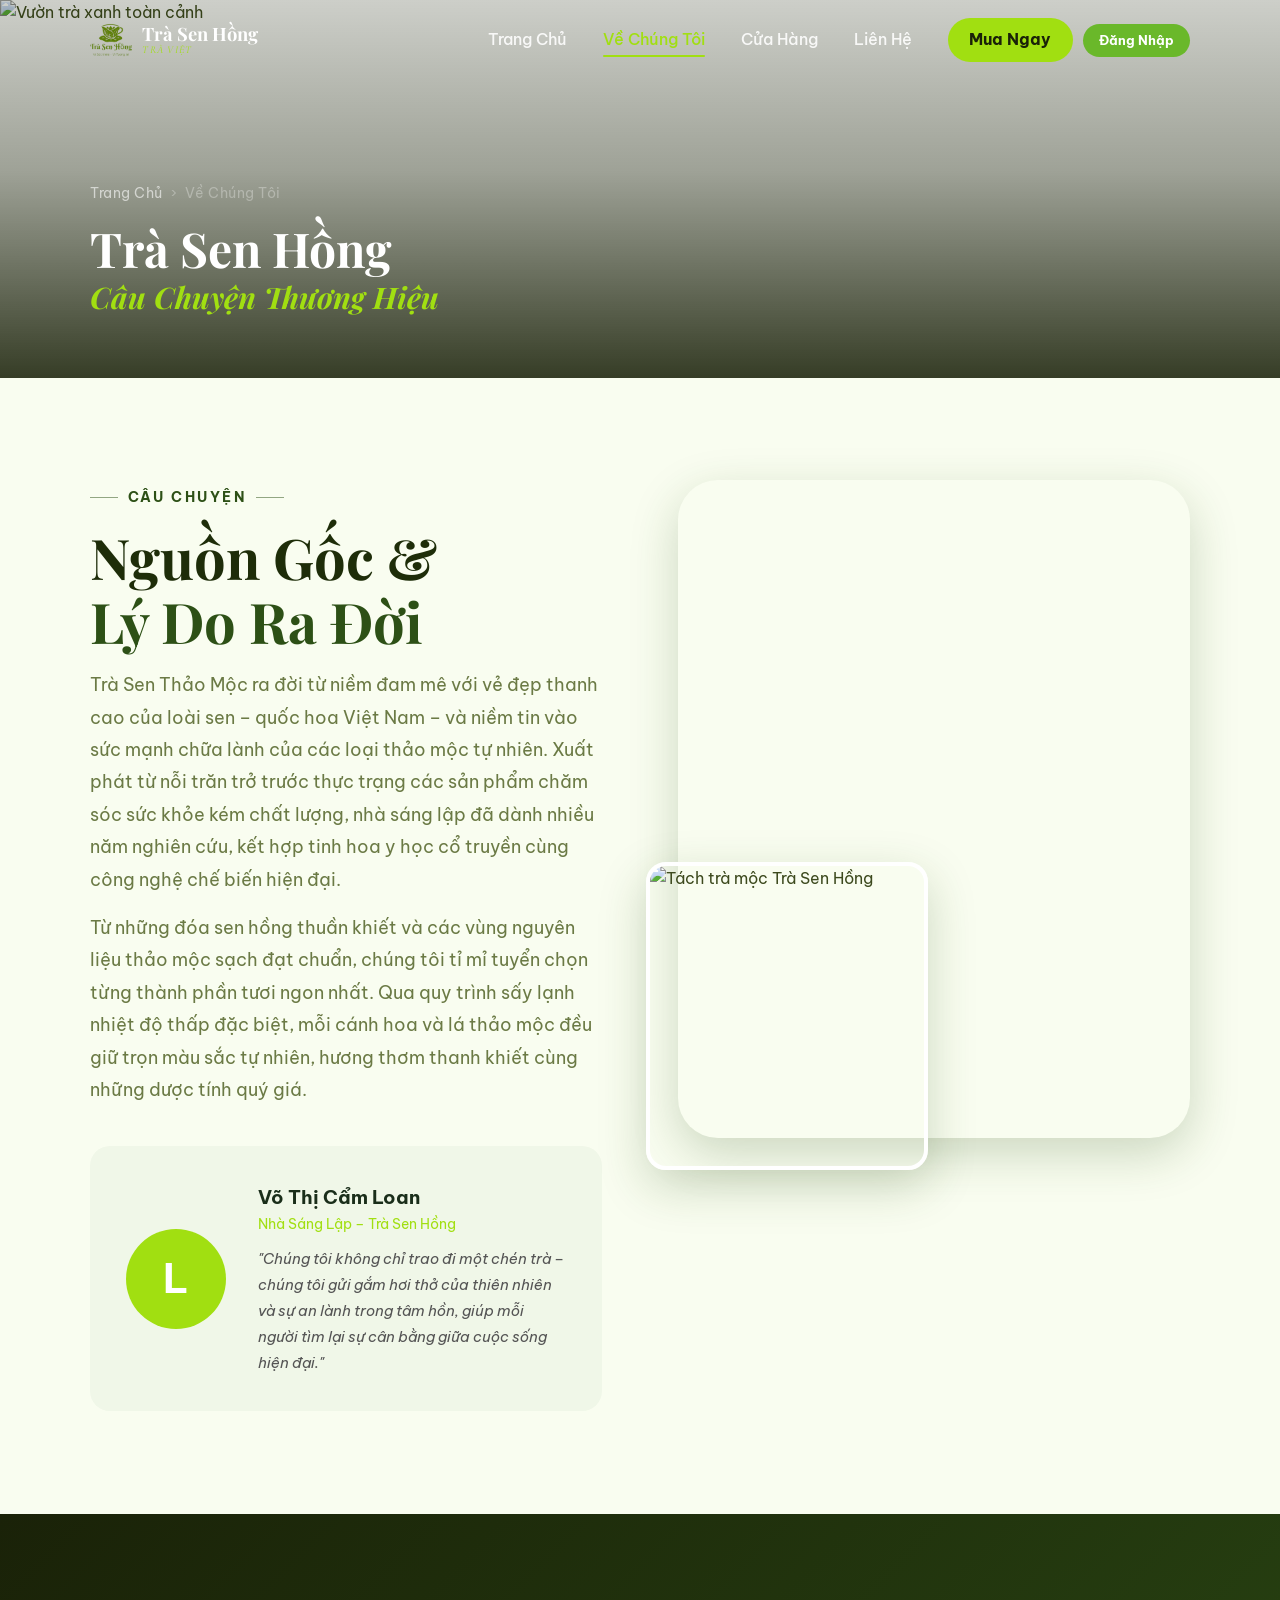
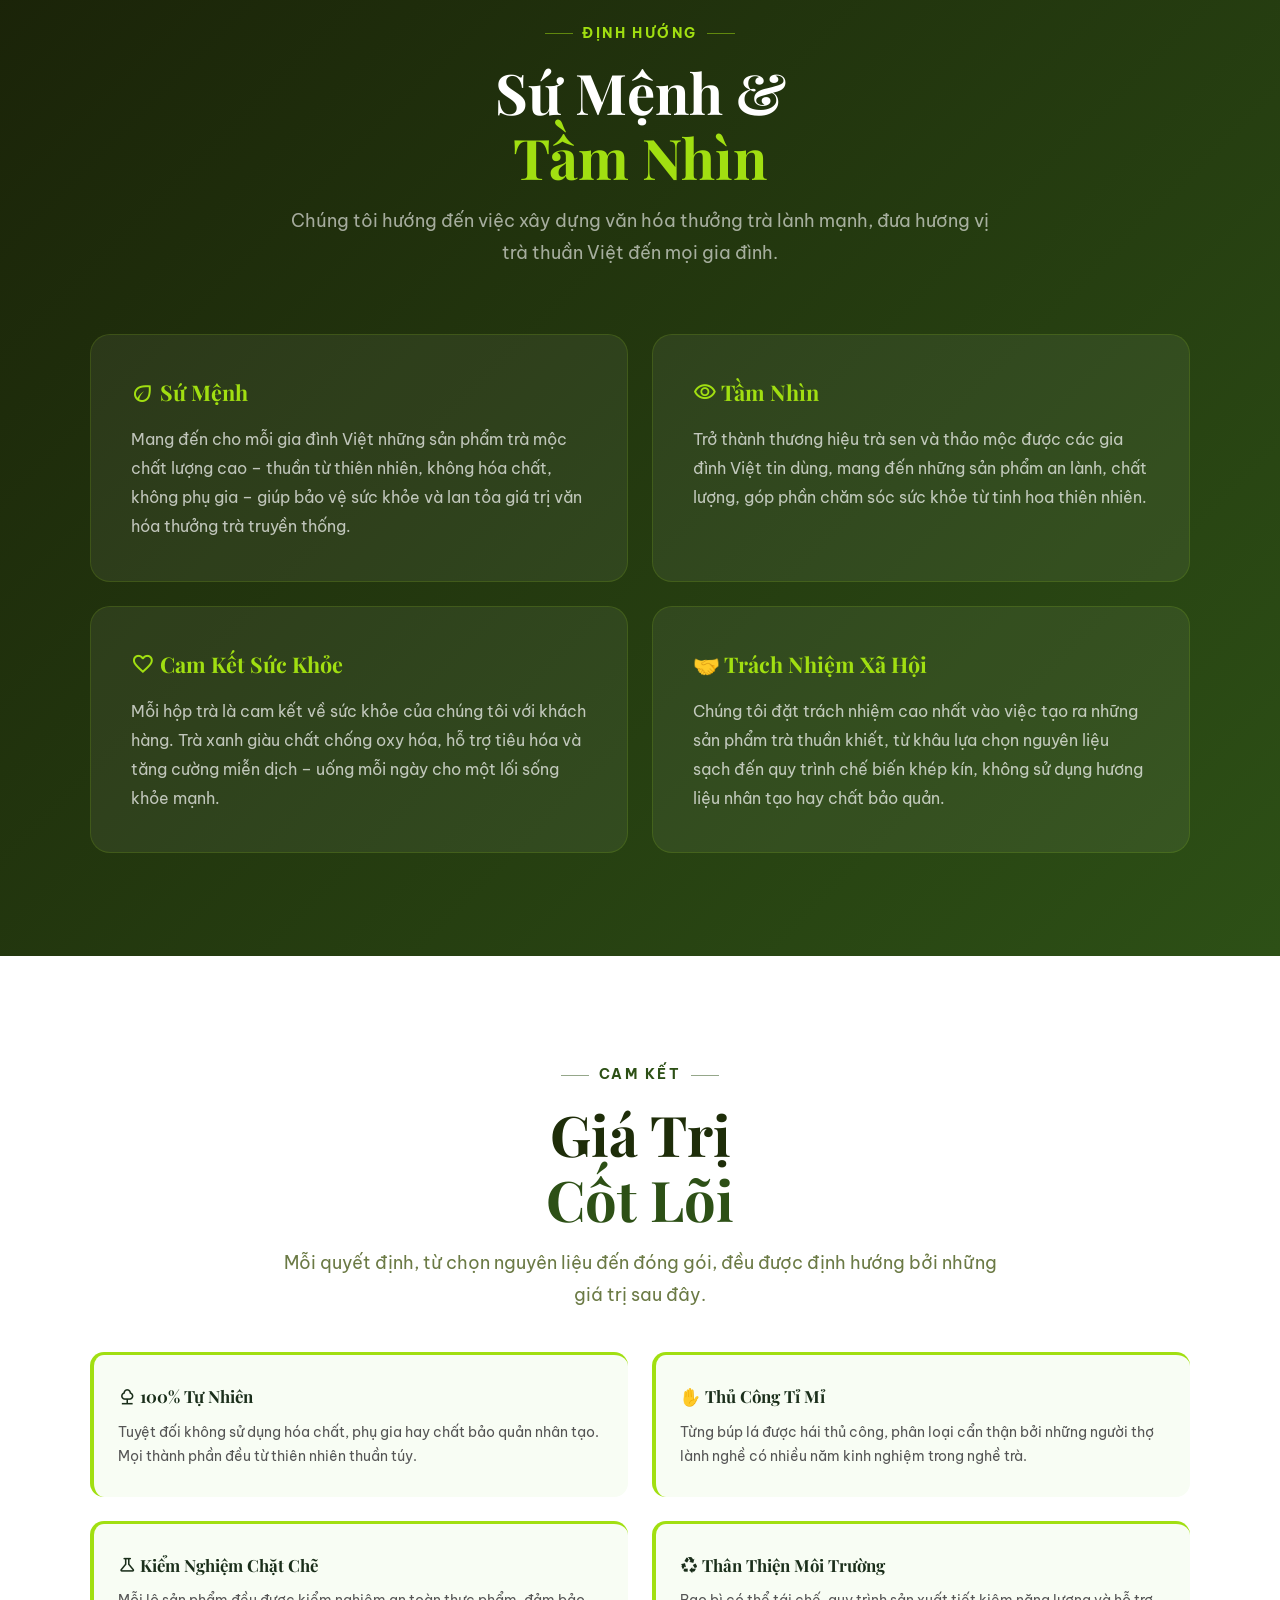
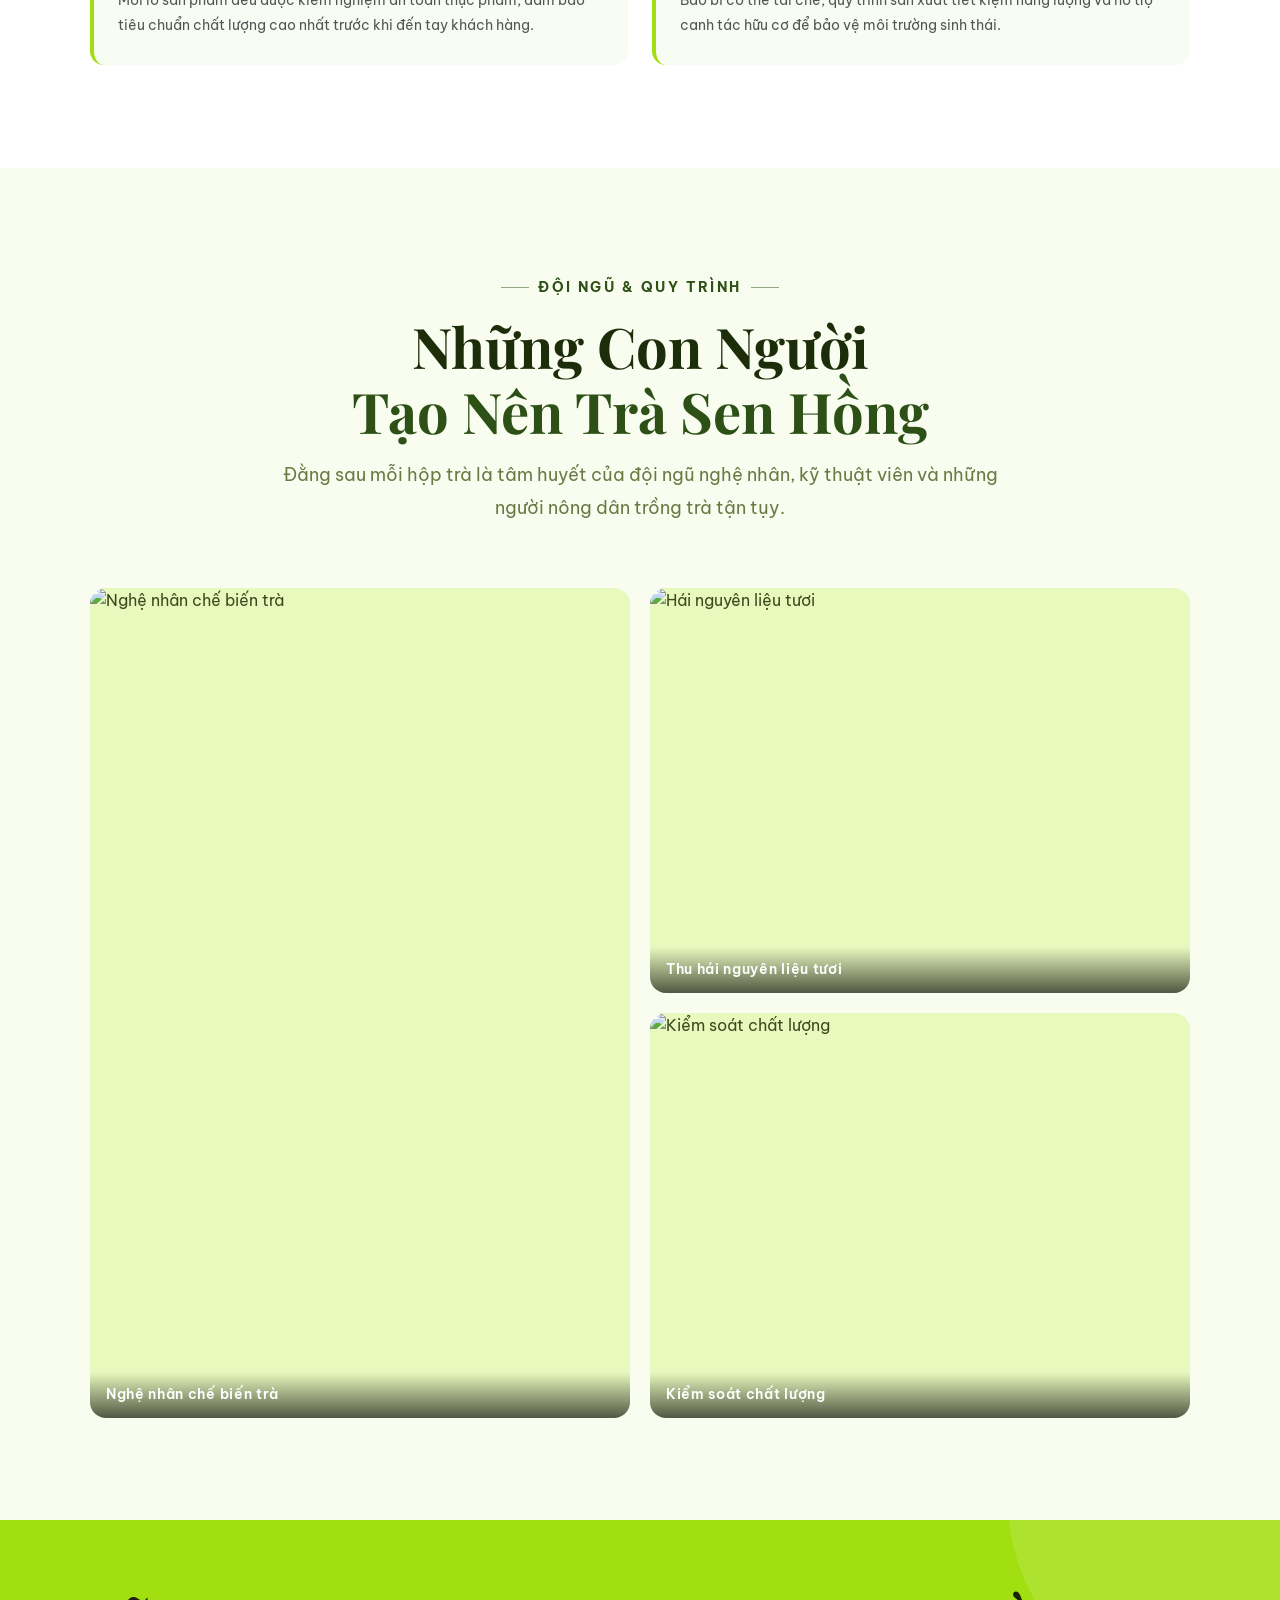
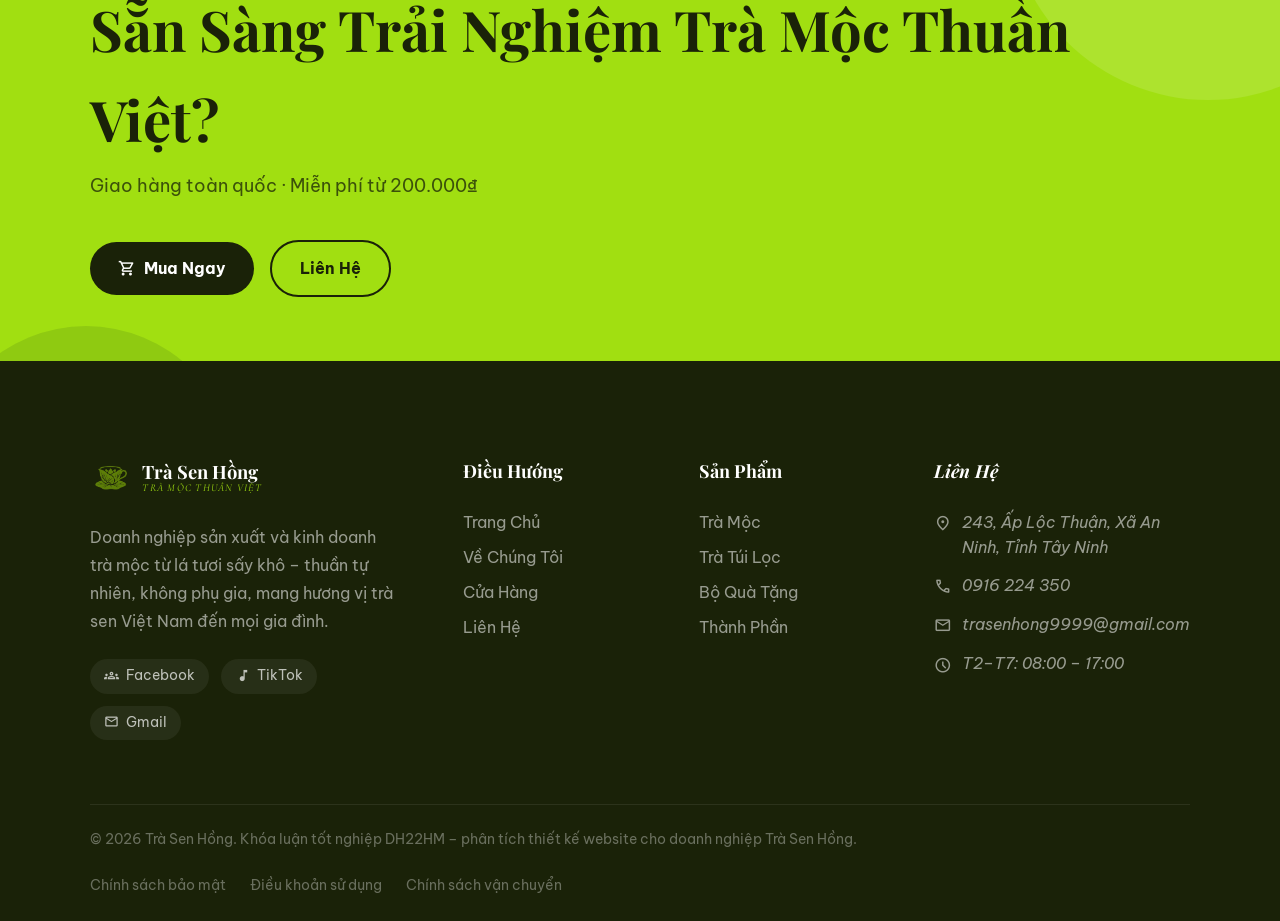
==== commit 8cc6f0d2: "remove emoji" ====
--- a/about.html
+++ b/about.html
@@ -147,10 +147,19 @@
         }
       }
     </style>
-  </head>
+      <link href="https://fonts.googleapis.com/css2?family=Material+Symbols+Outlined:opsz,wght,FILL,GRAD@20..48,100..700,0..1,-50..200" rel="stylesheet" />
+    <style>
+      .material-symbols-outlined {
+        font-size: 1.1em;
+        vertical-align: -0.15em;
+        line-height: 1;
+        font-variation-settings: 'FILL' 0, 'wght' 400, 'GRAD' 0, 'opsz' 24;
+      }
+    </style>
+</head>
   <body>
     <div class="page-loader" aria-hidden="true">
-      <div class="loader__logo">🍃 Trà Sen Hồng</div>
+      <div class="loader__logo">Trà Sen Hồng</div>
       <div class="loader__bar-wrap"><div class="loader__bar"></div></div>
     </div>
     <div class="scroll-progress" aria-hidden="true"></div>
@@ -210,7 +219,7 @@
           href="shop.html"
           class="navbar__link"
           style="color: var(--clr-primary)"
-          >🛒 Mua Ngay</a
+          ><span class="material-symbols-outlined" aria-hidden="true">shopping_cart</span> Mua Ngay</a
         >
         <div id="navUserAreaMobile"></div>
       </nav>
@@ -345,7 +354,7 @@
           </div>
           <div class="mission__grid stagger-children">
             <div class="mission__card">
-              <h3 class="mission__card-title">🌿 Sứ Mệnh</h3>
+              <h3 class="mission__card-title"><span class="material-symbols-outlined" aria-hidden="true">eco</span> Sứ Mệnh</h3>
               <p class="mission__card-text">
                 Mang đến cho mỗi gia đình Việt những sản phẩm trà mộc chất lượng
                 cao – thuần từ thiên nhiên, không hóa chất, không phụ gia – giúp
@@ -354,7 +363,7 @@
               </p>
             </div>
             <div class="mission__card">
-              <h3 class="mission__card-title">🔭 Tầm Nhìn</h3>
+              <h3 class="mission__card-title"><span class="material-symbols-outlined" aria-hidden="true">visibility</span> Tầm Nhìn</h3>
               <p class="mission__card-text">
                 Trở thành thương hiệu trà sen và thảo mộc được các gia đình Việt
                 tin dùng, mang đến những sản phẩm an lành, chất lượng, góp phần
@@ -362,7 +371,7 @@
               </p>
             </div>
             <div class="mission__card">
-              <h3 class="mission__card-title">💚 Cam Kết Sức Khỏe</h3>
+              <h3 class="mission__card-title"><span class="material-symbols-outlined" aria-hidden="true">favorite</span> Cam Kết Sức Khỏe</h3>
               <p class="mission__card-text">
                 Mỗi hộp trà là cam kết về sức khỏe của chúng tôi với khách hàng.
                 Trà xanh giàu chất chống oxy hóa, hỗ trợ tiêu hóa và tăng cường
@@ -401,7 +410,7 @@
           </div>
           <div class="values__grid">
             <div class="values__item">
-              <h3 class="values__item-title">🌱 100% Tự Nhiên</h3>
+              <h3 class="values__item-title"><span class="material-symbols-outlined" aria-hidden="true">nature</span> 100% Tự Nhiên</h3>
               <p class="values__item-desc">
                 Tuyệt đối không sử dụng hóa chất, phụ gia hay chất bảo quản nhân
                 tạo. Mọi thành phần đều từ thiên nhiên thuần túy.
@@ -415,14 +424,14 @@
               </p>
             </div>
             <div class="values__item">
-              <h3 class="values__item-title">🔬 Kiểm Nghiệm Chặt Chẽ</h3>
+              <h3 class="values__item-title"><span class="material-symbols-outlined" aria-hidden="true">science</span> Kiểm Nghiệm Chặt Chẽ</h3>
               <p class="values__item-desc">
                 Mỗi lô sản phẩm đều được kiểm nghiệm an toàn thực phẩm, đảm bảo
                 tiêu chuẩn chất lượng cao nhất trước khi đến tay khách hàng.
               </p>
             </div>
             <div class="values__item">
-              <h3 class="values__item-title">♻️ Thân Thiện Môi Trường</h3>
+              <h3 class="values__item-title"><span class="material-symbols-outlined" aria-hidden="true">recycling</span> Thân Thiện Môi Trường</h3>
               <p class="values__item-desc">
                 Bao bì có thể tái chế, quy trình sản xuất tiết kiệm năng lượng
                 và hỗ trợ canh tác hữu cơ để bảo vệ môi trường sinh thái.
@@ -492,7 +501,7 @@
             </div>
             <div class="cta-banner__actions">
               <a href="shop.html" class="btn btn-dark ripple-wrap"
-                >🛒 Mua Ngay</a
+                ><span class="material-symbols-outlined" aria-hidden="true">shopping_cart</span> Mua Ngay</a
               >
               <a
                 href="contact.html"
@@ -538,19 +547,19 @@
                 class="footer__social-link"
                 target="_blank"
                 rel="noopener"
-                ><span>📘</span> Facebook</a
+                ><span class="material-symbols-outlined" aria-hidden="true">groups</span> Facebook</a
               >
               <a
                 href="https://www.tiktok.com/@trasenhongloan"
                 class="footer__social-link"
                 target="_blank"
                 rel="noopener"
-                ><span>🎵</span> TikTok</a
+                ><span class="material-symbols-outlined" aria-hidden="true">music_note</span> TikTok</a
               >
               <a
                 href="mailto:trasenhong9999@gmail.com"
                 class="footer__social-link"
-                ><span>✉️</span> Gmail</a
+                ><span class="material-symbols-outlined" aria-hidden="true">mail</span> Gmail</a
               >
             </div>
           </div>
@@ -592,17 +601,17 @@
             <h3 class="footer__col-title">Liên Hệ</h3>
             <ul class="footer__contact-items">
               <li class="footer__contact-item">
-                <span class="footer__contact-icon">📍</span
+                <span class="footer__contact-icon"><span class="material-symbols-outlined" aria-hidden="true">location_on</span></span
                 ><span>243, Ấp Lộc Thuận, Xã An Ninh, Tỉnh Tây Ninh</span>
               </li>
               <li class="footer__contact-item">
-                <span class="footer__contact-icon">📞</span
+                <span class="footer__contact-icon"><span class="material-symbols-outlined" aria-hidden="true">phone</span></span
                 ><a href="tel:+840916224350" style="color: inherit"
                   >0916 224 350</a
                 >
               </li>
               <li class="footer__contact-item">
-                <span class="footer__contact-icon">✉️</span
+                <span class="footer__contact-icon"><span class="material-symbols-outlined" aria-hidden="true">mail</span></span
                 ><a
                   href="mailto:trasenhong9999@gmail.com"
                   style="color: inherit"
@@ -610,7 +619,7 @@
                 >
               </li>
               <li class="footer__contact-item">
-                <span class="footer__contact-icon">🕐</span
+                <span class="footer__contact-icon"><span class="material-symbols-outlined" aria-hidden="true">schedule</span></span
                 ><span>T2–T7: 08:00 – 17:00</span>
               </li>
             </ul>
